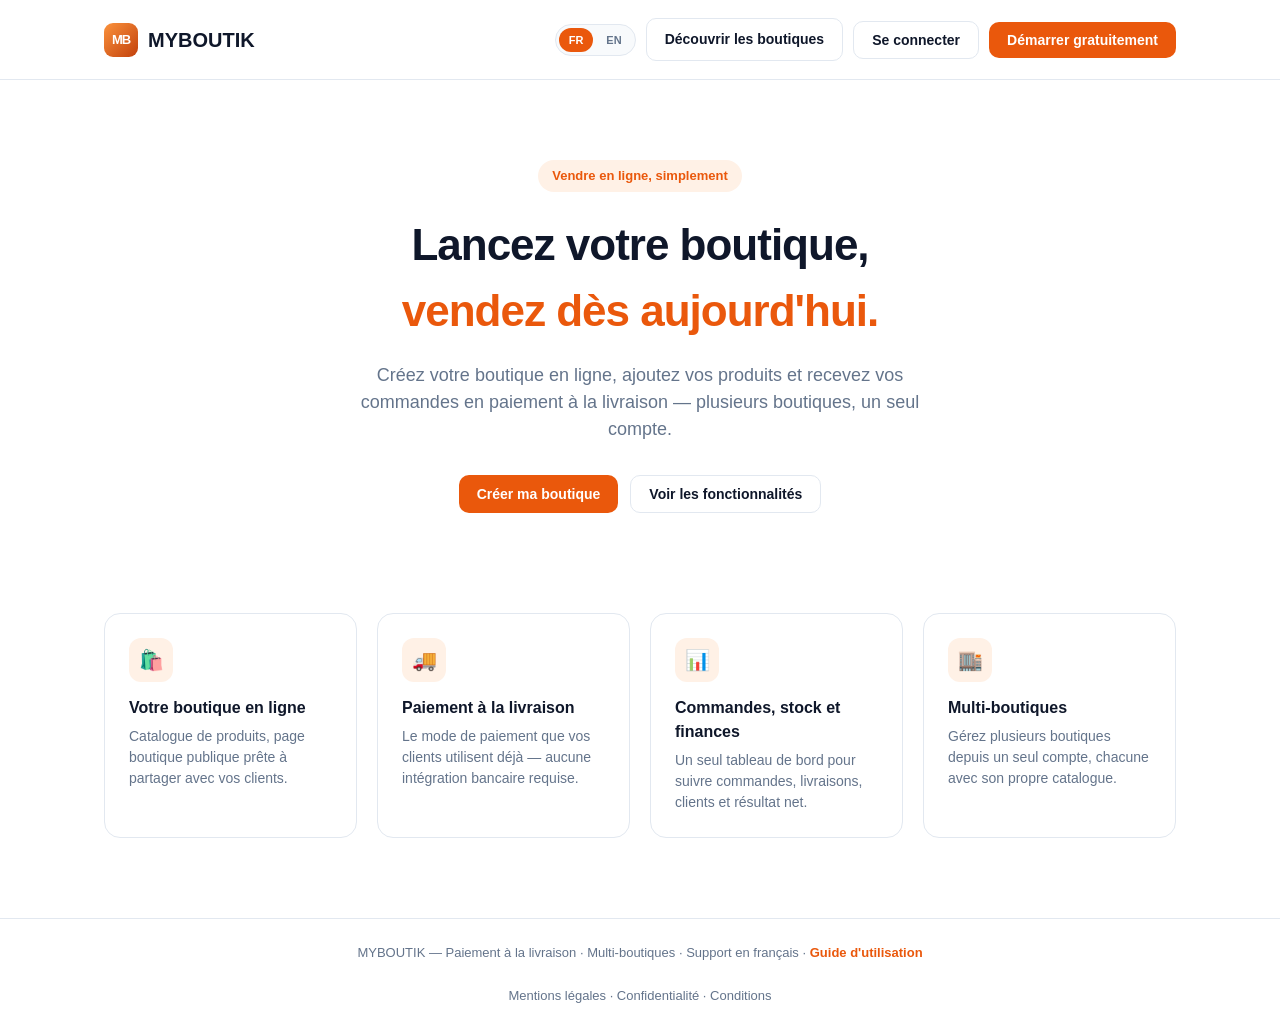
==== dashboard/index.html @ 39b19f50 "Suppression de compte : delai de 30 jours, bouton vendeur et administration avec raison obligatoire " ====
<!DOCTYPE html>
<html lang="fr">
<head>
<meta charset="UTF-8">
<meta name="viewport" content="width=device-width, initial-scale=1.0">
<title>MYBOUTIK — Tableau de bord</title>
<meta name="robots" content="noindex, nofollow">
<meta name="theme-color" content="#ea580c">
<link rel="manifest" href="manifest.json">
<link rel="apple-touch-icon" href="apple-touch-icon.png">
<meta name="mobile-web-app-capable" content="yes">
<meta name="apple-mobile-web-app-capable" content="yes">
<meta name="apple-mobile-web-app-title" content="MYBOUTIK Pro">
<style>
  :root{
    --blue:#ea580c; --blue-dark:#c2410c; --ink:#0f172a; --gray:#64748b;
    --border:#e2e8f0; --bg:#f8fafc; --green:#16a34a; --green-bg:#ecfdf5;
    --red:#dc2626; --red-bg:#fef2f2; --amber:#d97706; --amber-bg:#fffbeb;
  }
  *{box-sizing:border-box;margin:0;padding:0}
  html,body{height:100%}
  html{overflow-x:hidden;max-width:100%}
  body{font-family:-apple-system,'Segoe UI',Roboto,Arial,sans-serif;color:var(--ink);background:var(--bg);overflow:hidden;max-width:100%}
  a{color:inherit;text-decoration:none}
  button,select,input,textarea{font-family:inherit}
  #app{display:flex;height:100vh}

  /* Sidebar : hauteur fixe (100vh), defile independamment du contenu -
     seule la liste de liens (nav.side-nav) scrolle si elle deborde, le
     logo/le selecteur de boutique en haut restent toujours visibles. */
  #sidebar{width:230px;height:100vh;background:#fff;border-right:1px solid var(--border);flex-shrink:0;display:flex;flex-direction:column}
  .side-top{padding:16px;border-bottom:1px solid var(--border)}
  .side-top .logo{display:flex;align-items:center;gap:8px;font-weight:800;font-size:15px;margin-bottom:10px}
  .side-top .mark{width:26px;height:26px;border-radius:7px;background:linear-gradient(135deg,#fb923c,#c2410c);display:flex;align-items:center;justify-content:center;color:#fff;font-weight:800;font-size:10px;letter-spacing:-1px}
  select#boutiqueSwitch{width:100%;padding:8px;border-radius:8px;border:1px solid var(--border);font-size:13px}
  .side-back{display:block;padding:10px 16px;font-size:13px;color:var(--gray);border-bottom:1px solid var(--border)}
  .side-back:hover{background:var(--bg)}
  nav.side-nav{flex:1;overflow-y:auto;padding:8px}
  .side-group{font-size:11px;text-transform:uppercase;color:var(--gray);font-weight:700;padding:14px 12px 4px}
  .side-link{display:flex;align-items:center;gap:8px;padding:9px 12px;border-radius:8px;font-size:14px;color:var(--ink);cursor:pointer}
  .side-link:hover{background:var(--bg)}
  .side-link.active{background:#fff1e6;color:var(--blue);font-weight:600}
  .side-sub{padding-left:26px}

  /* Topbar + content : le topbar reste fixe (flex-shrink:0, ne scrolle
     jamais), seul #content defile - meme principe que la barre laterale. */
  #main{flex:1;display:flex;flex-direction:column;min-width:0;height:100vh;overflow:hidden}
  #topbar{display:flex;align-items:center;justify-content:space-between;padding:12px 24px;background:#fff;border-bottom:1px solid var(--border);flex-shrink:0;overflow-x:hidden}
  #topbar h1{font-size:16px}
  .top-actions{display:flex;gap:8px;align-items:center}
  /* overflow-x:hidden explicite (pas juste hidden sur html/body) : sans ca,
     overflow-y:auto donne implicitement overflow-x:auto d'apres la
     specification CSS, ce qui laissait #content s'elargir/se faire
     "panner" horizontalement des qu'un enfant (bouton non enveloppant,
     valeur trop longue...) depassait sa largeur - meme derriere un
     overflow:hidden sur body. Ici, un tel contenu est simplement rogne au
     lieu de pousser toute la page vers la droite. */
  #content{padding:24px;flex:1;max-width:1200px;width:100%;margin:0 auto;overflow-y:auto;overflow-x:hidden}

  .btn{border:none;border-radius:10px;padding:9px 16px;font-size:14px;font-weight:600;cursor:pointer}
  .btn-primary{background:var(--blue);color:#fff}
  .btn-primary:hover{background:var(--blue-dark)}
  .btn-ghost{background:#fff;color:var(--ink);border:1px solid var(--border)}
  .btn-ghost:hover{background:var(--bg)}
  .btn-danger{background:var(--red-bg);color:var(--red)}
  .btn-sm{padding:6px 10px;font-size:13px;border-radius:8px}

  h2.page-title{font-size:22px;margin-bottom:4px}
  .page-sub{color:var(--gray);font-size:14px;margin-bottom:20px}
  /* Cadre "premium" de l'accueil - meme technique de bordure en degrade
     que le panneau admin (double background : fond blanc + degrade,
     recadres l'un sur padding-box et l'autre sur border-box) pour un
     effet plus soigne qu'une simple bordure plate. */
  .home-hero{
    background:#fff;border:2px solid transparent;
    background-image:linear-gradient(#fff,#fff),linear-gradient(135deg,#fb923c 0%,var(--blue) 45%,var(--blue-dark) 100%);
    background-origin:border-box;background-clip:padding-box,border-box;
    border-radius:18px;padding:26px;margin-bottom:20px;
    box-shadow:0 16px 36px -18px rgba(194,65,12,.35);
    text-align:center;
  }
  .home-hero .page-title{margin-bottom:8px;text-transform:uppercase;letter-spacing:.02em}
  .home-boutique-name{color:var(--blue)}
  .row-between{display:flex;align-items:center;justify-content:space-between;flex-wrap:wrap;gap:12px;margin-bottom:20px}

  .kpi-grid{display:grid;grid-template-columns:repeat(auto-fit,minmax(200px,1fr));gap:16px;margin-bottom:20px}
  /* min-width:0 : sans ca, une grille a colonnes egales (1fr) grandit quand
     meme au-dela de sa largeur disponible si le contenu d'une case (ex: un
     montant "357 400 XOF" qui ne se coupe pas) est plus large que sa part -
     exactement ce qui a pousse toute la page a deborder horizontalement. */
  .kpi{background:#fff;border:1px solid var(--border);border-radius:14px;padding:18px;min-width:0}
  .kpi .lbl{font-size:13px;color:var(--gray);display:flex;align-items:center;gap:6px;margin-bottom:8px}
  .kpi .val{font-size:24px;font-weight:800;overflow-wrap:break-word}
  /* Vue d'ensemble multi-boutiques : toujours 2 cases par ligne (meme sur
     telephone, ou .kpi-grid generique repasse a 1 colonne), avec le
     revenu total mis en evidence par un fond degrade plutot qu'une
     simple carte blanche comme les 3 autres. */
  .overview-kpi-grid{grid-template-columns:repeat(2,1fr)}
  .kpi-highlight{
    background-image:linear-gradient(#fff,#fff),linear-gradient(135deg,#fb923c 0%,var(--blue) 45%,var(--blue-dark) 100%);
    background-origin:border-box;background-clip:padding-box,border-box;
    border:2px solid transparent;
    box-shadow:0 10px 24px -12px rgba(194,65,12,.4);
  }
  .kpi-highlight .val{color:var(--blue)}

  .card{background:#fff;border:1px solid var(--border);border-radius:14px;padding:20px;margin-bottom:20px}
  .card h3{font-size:15px;margin-bottom:14px}
  .empty{text-align:center;color:var(--gray);font-size:14px;padding:36px 12px}
  .empty .big{font-size:30px;margin-bottom:8px}

  table{width:100%;border-collapse:collapse;font-size:14px}
  table th{text-align:left;color:var(--gray);font-weight:600;font-size:12px;text-transform:uppercase;padding:8px 10px;border-bottom:1px solid var(--border)}
  table td{padding:10px 10px;border-bottom:1px solid var(--border)}
  table tr:last-child td{border-bottom:none}

  .pill{display:inline-block;padding:3px 10px;border-radius:999px;font-size:12px;font-weight:600}
  .pill-pending{background:var(--amber-bg);color:var(--amber)}
  .pill-processing,.pill-assigned,.pill-shipped,.pill-in_delivery{background:#eff6ff;color:#2563eb}
  .pill-delivered{background:var(--green-bg);color:var(--green)}
  .pill-refused,.pill-cancelled{background:var(--red-bg);color:var(--red)}
  .pill-to_assign{background:#f1f5f9;color:var(--gray)}

  .field{margin-bottom:14px}
  .field label{display:block;font-size:13px;font-weight:600;margin-bottom:6px}
  .field input,.field select,.field textarea{width:100%;padding:9px 11px;border:1px solid var(--border);border-radius:9px;font-size:14px}
  .password-wrap{position:relative}
  .password-wrap input{padding-right:40px}
  .pw-toggle{position:absolute;right:5px;top:50%;transform:translateY(-50%);background:none;border:none;cursor:pointer;font-size:16px;padding:5px;line-height:1}
  .field-row{display:grid;grid-template-columns:1fr 1fr;gap:12px}

  .tabs{display:flex;gap:8px;margin-bottom:20px;flex-wrap:wrap}
  .tab{padding:8px 14px;border-radius:999px;border:1px solid var(--border);background:#fff;font-size:13px;font-weight:600;cursor:pointer;color:var(--gray)}
  .tab.active{background:var(--ink);color:#fff;border-color:var(--ink)}

  .overlay{position:fixed;inset:0;background:rgba(15,23,42,.5);display:none;align-items:center;justify-content:center;padding:20px;z-index:50}
  .overlay.open{display:flex}
  #toastContainer{position:fixed;top:18px;left:50%;transform:translateX(-50%);z-index:200;display:flex;flex-direction:column;gap:8px;align-items:center;pointer-events:none;max-width:90vw}
  .toast{pointer-events:auto;padding:12px 20px;border-radius:10px;font-size:14px;font-weight:600;box-shadow:0 6px 18px rgba(15,23,42,.15);max-width:440px;text-align:center;opacity:0;transform:translateY(-8px);transition:opacity .2s,transform .2s}
  .toast.show{opacity:1;transform:translateY(0)}
  .toast-success{background:#dcfce7;color:#166534;border:1px solid #86efac}
  .toast-error{background:#fee2e2;color:#991b1b;border:1px solid #fecaca}
  .toast-info{background:#eff6ff;color:#1e40af;border:1px solid #bfdbfe}
  .modal{background:#fff;border-radius:16px;max-width:440px;width:100%;padding:28px;max-height:88vh;overflow-y:auto}
  .country-list{position:relative;display:none;max-height:210px;overflow-y:auto;border:1px solid var(--border);border-radius:9px;margin-top:6px;background:#fff;-webkit-overflow-scrolling:touch}
  .country-opt{padding:11px 12px;font-size:14px;cursor:pointer;border-bottom:1px solid var(--border)}
  .country-opt:last-child{border-bottom:none}
  .country-opt:hover,.country-opt:active{background:#fff1e6}
  .country-opt.selected{background:#fff1e6;font-weight:700;color:var(--blue)}
  /* Annonces de MYBOUTIK (bandeau en haut du tableau de bord) : une annonce a la fois, defilement par fleches, texte replie a 3 lignes ("Lire la suite") */
  #announcementBar{padding:0 24px;max-width:1200px;width:100%;margin:0 auto}
  @media (max-width:820px){#announcementBar{padding:0 14px}}
  .announce{display:flex;gap:12px;align-items:flex-start;border:1px solid;border-radius:12px;padding:12px 14px;margin-top:12px;font-size:14px;line-height:1.5}
  .announce-info{background:#fff1e6;border-color:#fdba8c;color:#9a3412}
  .announce-warning{background:var(--amber-bg);border-color:#fde68a;color:#92400e}
  .announce-success{background:var(--green-bg);border-color:#a7f3d0;color:#166534}
  .announce-body{flex:1;min-width:0}
  .announce-text{white-space:pre-wrap;word-break:break-word;display:-webkit-box;-webkit-line-clamp:3;-webkit-box-orient:vertical;overflow:hidden}
  .announce-text.open{display:block;overflow:visible}
  .announce-actions{display:flex;gap:12px;align-items:center;flex-wrap:wrap;margin-top:8px}
  .announce-more{background:none;border:none;color:inherit;font-weight:700;font-size:13px;text-decoration:underline;cursor:pointer;padding:0}
  .announce-cta{background:transparent;color:inherit;border:1.5px solid currentColor;border-radius:8px;padding:5px 12px;font-size:13px;font-weight:700;cursor:pointer}
  .announce-cta:hover{background:rgba(255,255,255,.55)}
  .announce-nav{display:flex;align-items:center;gap:2px;font-size:13px;font-weight:700;flex-shrink:0;white-space:nowrap}
  .announce-arrow{background:none;border:none;font-size:22px;line-height:1;cursor:pointer;color:inherit;padding:0 5px}
  .announce-close{background:none;border:none;cursor:pointer;font-size:16px;line-height:1;color:inherit;opacity:.7;padding:2px 4px;flex-shrink:0}
  .announce-close:hover{opacity:1}
  .country-empty{padding:11px 12px;font-size:13px;color:var(--gray)}
  .modal h2{font-size:18px;margin-bottom:16px}
  .modal-actions{display:flex;gap:10px;margin-top:8px}
  .msg{font-size:13px;border-radius:10px;padding:9px 11px;margin-bottom:12px}
  .msg.error{background:var(--red-bg);color:var(--red)}
  .msg.success{background:var(--green-bg);color:#15803d}

  .progress-bar{height:8px;background:#e2e8f0;border-radius:999px;overflow:hidden;margin:14px 0}
  .progress-bar .fill{height:100%;background:linear-gradient(90deg,#fb923c,#c2410c)}
  .boutique-card{border:1px solid var(--border);border-radius:14px;padding:18px;background:#fff;display:flex;flex-direction:column;gap:10px}
  .grades-list .grade-row{display:flex;align-items:center;justify-content:space-between;padding:12px 0;border-bottom:1px solid var(--border)}
  .grades-list .grade-row:last-child{border-bottom:none}
  .muted{color:var(--gray);font-size:13px}

  #menuToggle{display:none;font-size:18px;padding:6px 10px}
  #sidebarBackdrop{display:none}
  .lang-switch{display:flex;gap:3px;background:var(--bg);border:1px solid var(--border);border-radius:999px;padding:3px}
  .lang-switch button{background:none;color:var(--gray);border:none;padding:6px 10px;font-size:11px;font-weight:700;border-radius:999px;cursor:pointer}
  .lang-switch button.active{background:var(--blue);color:#fff}
  #installBtn{display:none}

  /* Telephones/petites tablettes : la barre laterale devient un tiroir qui
     se superpose au contenu au lieu de lui voler en permanence 230px de
     large - bascule via le bouton ☰ du haut, ou en touchant le fond noir. */
  @media (max-width: 860px) {
    #menuToggle{display:inline-flex;align-items:center;justify-content:center;flex-shrink:0}
    #sidebar{position:fixed;left:0;top:0;z-index:45;transform:translateX(-100%);transition:transform .2s ease;box-shadow:2px 0 12px rgba(0,0,0,.15)}
    #sidebar.open{transform:translateX(0)}
    #sidebarBackdrop.open{display:block;position:fixed;inset:0;background:rgba(15,23,42,.45);z-index:40}
    #topbar{padding:10px 14px;flex-wrap:wrap;row-gap:6px;height:auto}
    /* Chaque groupe (titre, email, actions) reste sur sa PROPRE ligne
       complete (width:100%) plutot que de partager une ligne en flex-shrink
       - cette derniere approche s'est montree fragile (l'un des elements
       finissait ecrase a une largeur nulle selon la longueur du contenu).
       Ici chacun est toujours visible, quelle que soit la longueur du nom
       de boutique ou de l'email. */
    #topbar h1{font-size:14px;min-width:0;white-space:nowrap;overflow:hidden;text-overflow:ellipsis}
    #userEmail{width:100%;margin-left:0;font-size:11px}
    .top-actions{width:100%;justify-content:flex-end}
    #content{padding:14px}
    .field-row{grid-template-columns:1fr}
    .kpi-grid{grid-template-columns:1fr 1fr}
    /* Les cartes d'abonnement (Starter/Pro/Premium) restent 1 par ligne -
       leur contenu (prix, "1er mois gratuit") est trop large pour tenir a
       cote d'une autre carte, contrairement aux petites tuiles de stats. */
    .plans-grid{grid-template-columns:1fr}
    /* Les tableaux larges (finances, commandes...) defilent horizontalement
       au lieu de deborder de l'ecran ou d'ecraser les colonnes. */
    .card table{display:block;overflow-x:auto;white-space:nowrap}
  }
  @media (max-width: 480px) {
    .kpi-grid{grid-template-columns:repeat(2,1fr);gap:10px}
    .kpi{padding:14px}
    .kpi .val{font-size:20px}
    /* Repete ici l'exception plans-grid : cette regle .kpi-grid arrive
       apres celle qui remet plans-grid a 1 colonne (voir le bloc 860px
       plus haut), donc sans ca elle la re-ecrase sur les tres petits
       ecrans - meme piege que overview-kpi-grid deja rencontre. */
    .plans-grid{grid-template-columns:1fr}
  }
</style>
</head>
<body>
<div id="app">
  <div id="sidebarBackdrop" onclick="toggleSidebar()"></div>
  <div id="sidebar">
    <div class="side-top">
      <div class="logo"><div class="mark">MB</div> MYBOUTIK</div>
      <select id="boutiqueSwitch" onchange="switchBoutique(this.value)"></select>
    </div>
    <a class="side-back" href="#/boutiques" onclick="closeSidebar()" id="sideBackAll">← Toutes mes boutiques</a>
    <a class="side-back" href="../directory/index.html" id="sideDirectoryLink">🏬 Annuaire des boutiques</a>
    <a class="side-back" href="../guide.html" target="_blank" id="sideGuideLink">📖 Guide d'utilisation</a>
    <nav class="side-nav" id="sideNav"></nav>
  </div>
  <div id="main">
    <div id="topbar">
      <div id="topbarLeft" style="display:flex;align-items:center;gap:10px;flex:1;min-width:0">
        <button id="menuToggle" class="btn btn-ghost btn-sm" onclick="toggleSidebar()" aria-label="Menu">☰</button>
        <h1 id="topTitle">Tableau de bord</h1>
      </div>
      <span class="muted" id="userEmail" style="margin-left:12px;overflow:hidden;text-overflow:ellipsis;white-space:nowrap"></span>
      <div class="top-actions">
        <div class="lang-switch"><button type="button" id="langFr" onclick="setLang('fr')">FR</button><button type="button" id="langEn" onclick="setLang('en')">EN</button></div>
        <button class="btn btn-ghost btn-sm" onclick="installApp()" id="installBtn">📲 <span id="installBtnText"></span></button>
        <button class="btn btn-ghost btn-sm" onclick="logout()" id="logoutBtn">Se déconnecter</button>
      </div>
    </div>
    <div id="announcementBar"></div>
    <div id="content"></div>
  </div>
</div>

<div class="overlay" id="modalOverlay"><div class="modal" id="modalBody"></div></div>
<div class="overlay" id="confirmOverlay" style="z-index:200"><div class="modal" id="confirmModalBody" style="max-width:400px"></div></div>
<div id="toastContainer"></div>

<script src="../config.js"></script>
<script>
const API_URL = window.MYBOUTIK_API_URL || 'http://localhost:8000';
// let (pas const) : logoutOtherDevices() remplace ce jeton par un nouveau
// une fois l'ancien invalide, pour que CETTE session continue de
// fonctionner sans recharger la page (voir api() plus bas, qui lit
// toujours la valeur actuelle de TOKEN).
let TOKEN = localStorage.getItem('myboutik_token');
if (!TOKEN) window.location.href = '../index.html';
const USER = JSON.parse(localStorage.getItem('myboutik_user') || '{}');

let BOUTIQUES = [];
let CURRENT = null; // boutique courante {id,slug,name,...}

function api(path, opts) {
  opts = opts || {};
  const headers = Object.assign({'Content-Type':'application/json','Authorization':'Bearer '+TOKEN}, opts.headers||{});
  headers['X-Lang'] = LANG;
  return fetch(API_URL+path, Object.assign({}, opts, {headers}))
    .then(r => r.json().then(data => ({status:r.status, data})).catch(()=>({status:r.status,data:{success:false,message:t('invalid_response')}})))
    .catch(() => ({status:0, data:{success:false, message:t('server_unreachable')}}))
    .then(res => {
      if (res.status === 401) { forceLogoutExpired(); }
      return res;
    });
}
function post(path, body) { return api(path, {method:'POST', body:JSON.stringify(body||{})}); }
// Les exports CSV renvoient un fichier (pas du JSON) et exigent quand meme le
// header Authorization - impossible via un simple <a href>, donc on
// telecharge en fetch() puis on declenche l'enregistrement via un <a> cache
// pointant sur un blob: local.
function downloadCsv(path, filename) {
  fetch(API_URL+path, {headers:{'Authorization':'Bearer '+TOKEN}}).then(r => {
    if (!r.ok) throw new Error('export impossible');
    return r.blob();
  }).then(blob => {
    const url = URL.createObjectURL(blob);
    const a = document.createElement('a');
    a.href = url; a.download = filename;
    document.body.appendChild(a); a.click(); a.remove();
    URL.revokeObjectURL(url);
  }).catch(() => showToast(t('export_impossible'), 'error'));
}
function logout() {
  customConfirm(t('confirm_logout'), {danger: true}).then(ok => {
    if (!ok) return;
    localStorage.removeItem('myboutik_token'); localStorage.removeItem('myboutik_user'); window.location.href = '../index.html';
  });
}
// Deconnexion automatique quand le serveur repond 401 (session expiree/
// jeton invalide) - jamais de confirmation ici : contrairement au clic
// volontaire sur "Se deconnecter", l'utilisateur n'a rien demande, et
// "Annuler" ne rendrait pas la session valide a nouveau. Redirige avec un
// message explicite plutot que de laisser croire a un bug silencieux.
let __forcedLogout = false;
function forceLogoutExpired() {
  if (__forcedLogout) return;
  __forcedLogout = true;
  localStorage.removeItem('myboutik_token'); localStorage.removeItem('myboutik_user');
  window.location.href = '../index.html?session_expired=1';
}

// Devise habituelle par pays (meme table que COUNTRY_CURRENCY cote serveur) :
// choisir un pays dans Parametres > General selectionne automatiquement la
// devise correspondante.
const COUNTRY_CURRENCY = {"Afghanistan":"AFN","Afrique du Sud":"ZAR","Albanie":"ALL","Algérie":"DZD","Allemagne":"EUR","Andorre":"EUR","Angola":"AOA","Arabie saoudite":"SAR","Argentine":"ARS","Arménie":"AMD","Australie":"AUD","Autriche":"EUR","Azerbaïdjan":"AZN","Bahamas":"BSD","Bahreïn":"BHD","Bangladesh":"BDT","Barbade":"BBD","Belgique":"EUR","Belize":"BZD","Bénin":"XOF","Bhoutan":"BTN","Biélorussie":"BYN","Birmanie":"MMK","Bolivie":"BOB","Bosnie-Herzégovine":"BAM","Botswana":"BWP","Brésil":"BRL","Brunei":"BND","Bulgarie":"EUR","Burkina Faso":"XOF","Burundi":"BIF","Cambodge":"KHR","Cameroun":"XAF","Canada":"CAD","Cap-Vert":"CVE","Chili":"CLP","Chine":"CNY","Chypre":"EUR","Colombie":"COP","Comores":"KMF","Congo-Brazzaville":"XAF","Congo-Kinshasa":"CDF","Corée du Nord":"KPW","Corée du Sud":"KRW","Costa Rica":"CRC","Côte d'Ivoire":"XOF","Croatie":"EUR","Cuba":"CUP","Danemark":"DKK","Djibouti":"DJF","Dominique":"XCD","Égypte":"EGP","Émirats arabes unis":"AED","Équateur":"USD","Érythrée":"ERN","Espagne":"EUR","Estonie":"EUR","Eswatini":"SZL","États-Unis":"USD","Éthiopie":"ETB","Fidji":"FJD","Finlande":"EUR","France":"EUR","Gabon":"XAF","Gambie":"GMD","Géorgie":"GEL","Ghana":"GHS","Grèce":"EUR","Grenade":"XCD","Guatemala":"GTQ","Guinée":"GNF","Guinée-Bissau":"XOF","Guinée équatoriale":"XAF","Guyana":"GYD","Haïti":"HTG","Honduras":"HNL","Hongrie":"HUF","Inde":"INR","Indonésie":"IDR","Irak":"IQD","Iran":"IRR","Irlande":"EUR","Islande":"ISK","Israël":"ILS","Italie":"EUR","Jamaïque":"JMD","Japon":"JPY","Jordanie":"JOD","Kazakhstan":"KZT","Kenya":"KES","Kirghizistan":"KGS","Kiribati":"AUD","Koweït":"KWD","Laos":"LAK","Lesotho":"LSL","Lettonie":"EUR","Liban":"LBP","Liberia":"LRD","Libye":"LYD","Liechtenstein":"CHF","Lituanie":"EUR","Luxembourg":"EUR","Macédoine du Nord":"MKD","Madagascar":"MGA","Malaisie":"MYR","Malawi":"MWK","Maldives":"MVR","Mali":"XOF","Malte":"EUR","Maroc":"MAD","Marshall":"USD","Maurice":"MUR","Mauritanie":"MRU","Mexique":"MXN","Micronésie":"USD","Moldavie":"MDL","Monaco":"EUR","Mongolie":"MNT","Monténégro":"EUR","Mozambique":"MZN","Namibie":"NAD","Nauru":"AUD","Népal":"NPR","Nicaragua":"NIO","Niger":"XOF","Nigeria":"NGN","Norvège":"NOK","Nouvelle-Zélande":"NZD","Oman":"OMR","Ouganda":"UGX","Ouzbékistan":"UZS","Pakistan":"PKR","Palaos":"USD","Palestine":"ILS","Panama":"USD","Papouasie-Nouvelle-Guinée":"PGK","Paraguay":"PYG","Pays-Bas":"EUR","Pérou":"PEN","Philippines":"PHP","Pologne":"PLN","Portugal":"EUR","Qatar":"QAR","République centrafricaine":"XAF","République dominicaine":"DOP","République tchèque":"CZK","Roumanie":"RON","Royaume-Uni":"GBP","Russie":"RUB","Rwanda":"RWF","Saint-Christophe-et-Niévès":"XCD","Saint-Marin":"EUR","Saint-Vincent-et-les-Grenadines":"XCD","Sainte-Lucie":"XCD","Salomon":"SBD","Salvador":"USD","Samoa":"WST","São Tomé-et-Príncipe":"STN","Sénégal":"XOF","Serbie":"RSD","Seychelles":"SCR","Sierra Leone":"SLE","Singapour":"SGD","Slovaquie":"EUR","Slovénie":"EUR","Somalie":"SOS","Soudan":"SDG","Soudan du Sud":"SSP","Sri Lanka":"LKR","Suède":"SEK","Suisse":"CHF","Suriname":"SRD","Syrie":"SYP","Tadjikistan":"TJS","Tanzanie":"TZS","Tchad":"XAF","Thaïlande":"THB","Timor oriental":"USD","Togo":"XOF","Tonga":"TOP","Trinité-et-Tobago":"TTD","Tunisie":"TND","Turkménistan":"TMT","Turquie":"TRY","Tuvalu":"AUD","Ukraine":"UAH","Uruguay":"UYU","Vanuatu":"VUV","Vatican":"EUR","Venezuela":"VES","Vietnam":"VND","Yémen":"YER","Zambie":"ZMW","Zimbabwe":"USD"};
const ZERO_DECIMAL_CURRENCIES = ["XOF","XAF","XPF","KMF","DJF","GNF","RWF","UGX","BIF","CLP","JPY","KRW","PYG","VND","VUV","ISK","MGA"];
function currencyDecimals(code) { return ZERO_DECIMAL_CURRENCIES.includes(code || 'XOF') ? 0 : 2; }
function currencyForCountry(country) { return COUNTRY_CURRENCY[country] || 'XOF'; }
// Devises sans centimes : montants entiers ; les autres acceptent 2 decimales.
function moneyStep() { return currencyDecimals(typeof CURRENT !== 'undefined' && CURRENT ? CURRENT.currency : 'XOF') ? '0.01' : '1'; }
function moneyMin() { return moneyStep() === '1' ? '1' : '0.01'; }
function currencyOptionsHtml(current) {
  const codes = Array.from(new Set(Object.values(COUNTRY_CURRENCY).concat(current ? [current] : [])));
  let names = null;
  try { names = new Intl.DisplayNames([LANG === 'en' ? 'en' : 'fr'], {type: 'currency'}); } catch (e) {}
  const label = c => {
    if (c === 'XOF') return 'FCFA (XOF) — ' + (LANG === 'en' ? 'West Africa' : 'Afrique de l\'Ouest');
    if (c === 'XAF') return 'FCFA (XAF) — ' + (LANG === 'en' ? 'Central Africa' : 'Afrique centrale');
    let n = ''; try { n = names ? names.of(c) : ''; } catch (e) {} return c + (n && n !== c ? ' — ' + n : '');
  };
  return codes.map(c => ({c, l: label(c)})).sort((a, b) => a.l.localeCompare(b.l, LANG === 'en' ? 'en' : 'fr'))
    .map(o => '<option value="'+o.c+'" '+(o.c === current ? 'selected' : '')+'>'+escapeHtml(o.l)+'</option>').join('');
}
// Symbole affiche a cote des montants : FCFA pour les deux francs CFA, symbole
// usuel des autres monnaies (EUR -> €, GBP -> £, USD -> $US / $ ...) ; le code ISO
// reste affiche si la monnaie n'a pas de symbole connu.
const CUR_SYMBOLS = {};
function curSymbol(c) {
  if (!c || c === 'XOF' || c === 'XAF') return 'FCFA';
  if (c === 'GBP') return '£';
  const loc = 'fr-FR';
  const key = loc + c;
  if (!(key in CUR_SYMBOLS)) {
    try { const p = new Intl.NumberFormat(loc, {style: 'currency', currency: c}).formatToParts(0).find(x => x.type === 'currency'); CUR_SYMBOLS[key] = p ? p.value : c; }
    catch (e) { CUR_SYMBOLS[key] = c; }
  }
  return CUR_SYMBOLS[key];
}
function fmtMoney(n, currency) {
  const dec = currencyDecimals(currency);
  return Number(n||0).toLocaleString('fr-FR', {minimumFractionDigits: dec, maximumFractionDigits: dec}).replace(/\u202f/g, '\u00a0') + ' ' + curSymbol(currency);
}
function fmtDate(iso) { if(!iso) return '—'; const d = new Date(iso); return d.toLocaleDateString('fr-FR') + ' ' + d.toLocaleTimeString('fr-FR',{hour:'2-digit',minute:'2-digit'}); }
function escapeHtml(s){ return (s==null?'':String(s)).replace(/[&<>"']/g, c => ({'&':'&amp;','<':'&lt;','>':'&gt;','"':'&quot;',"'":'&#39;'}[c])); }

// ============================================================
// Courbe d'evolution mensuelle des ventes (Rapports de ventes) - meme
// composant que "Revenus par mois" du panneau admin, adapte pour utiliser
// la devise de LA boutique plutot que FCFA fixe, et alimente par
// analytics_revenue_by_month() (ventes de cette boutique, pas les
// abonnements de toute la plateforme).
// ============================================================
const MONTH_NAMES_FR = ['Janvier','Février','Mars','Avril','Mai','Juin','Juillet','Août','Septembre','Octobre','Novembre','Décembre'];
const MONTH_NAMES_EN = ['January','February','March','April','May','June','July','August','September','October','November','December'];
const MONTH_ABBR_FR = ['Jan','Fév','Mar','Avr','Mai','Juin','Juil','Aoû','Sep','Oct','Nov','Déc'];
const MONTH_ABBR_EN = ['Jan','Feb','Mar','Apr','May','Jun','Jul','Aug','Sep','Oct','Nov','Dec'];
function monthNames() { return LANG === 'en' ? MONTH_NAMES_EN : MONTH_NAMES_FR; }
function monthAbbr() { return LANG === 'en' ? MONTH_ABBR_EN : MONTH_ABBR_FR; }
let SHOP_REVENUE_BY_MONTH = [];
let CURRENT_SHOP_REVENUE_YEAR = '';
let CURRENT_SHOP_REVENUE_ROWS = [];
function setupShopRevenueYears(bt) {
  const years = Array.from(new Set(SHOP_REVENUE_BY_MONTH.map(r => r.month.slice(0,4)))).sort().reverse();
  const currentYear = String(new Date().getFullYear());
  if (!years.includes(currentYear)) years.unshift(currentYear);
  const sel = document.getElementById('shopRevenueYear');
  if (!sel) return;
  sel.innerHTML = years.map(y => '<option value="'+y+'">'+y+'</option>').join('');
  renderShopRevenue(bt);
}
function renderShopRevenue(bt) {
  const sel = document.getElementById('shopRevenueYear');
  if (!sel) return;
  const year = sel.value;
  CURRENT_SHOP_REVENUE_YEAR = year;
  const byMonth = {};
  SHOP_REVENUE_BY_MONTH.filter(r => r.month.startsWith(year)).forEach(r => { byMonth[r.month.slice(5,7)] = r.revenue; });
  const total = Object.values(byMonth).reduce((s,v) => s+Number(v), 0);
  document.getElementById('shopRevenueYearTotal').textContent = fmtMoney(total, bt.currency);
  const rows = monthNames().map((name, i) => {
    const key = String(i+1).padStart(2,'0');
    return {name, revenue: byMonth[key] || 0};
  });
  CURRENT_SHOP_REVENUE_ROWS = rows;
  const now = new Date();
  const lastElapsedMonth = (Number(year) === now.getFullYear()) ? (now.getMonth() + 1) : 12;
  renderShopRevenueChart(rows, lastElapsedMonth, bt.currency);
  document.getElementById('shopRevenueBody').innerHTML = `<table><thead><tr><th>${t('col_month')}</th><th>${t('col_revenue')}</th></tr></thead><tbody>
    ${rows.map(r => '<tr><td>'+r.name+'</td><td>'+(r.revenue ? fmtMoney(r.revenue, bt.currency) : '—')+'</td></tr>').join('')}
    </tbody></table>`;
}
// Meme graphique en courbe SVG fait main que le panneau admin (voir
// renderRevenueChart() dans admin.html pour le detail des choix) - les 12
// mois de l'annee restent affiches, la courbe ne se trace que jusqu'au
// dernier mois deja ecoule, et une seconde courbe pointillee superpose le
// cumul mis a l'echelle sur son propre maximum.
function renderShopRevenueChart(rows, lastElapsedMonth, currency) {
  const w = 760, h = 200, padBottom = 26, padTop = 16, padSide = 16;
  const max = Math.max(1, ...rows.map(r => Number(r.revenue)));
  const innerW = w - padSide*2;
  const innerH = h - padTop - padBottom;
  const pts = rows.map((r, i) => {
    const x = padSide + (i / (rows.length - 1)) * innerW;
    const y = padTop + innerH - (Number(r.revenue) / max) * innerH;
    return {x, y, r, i};
  });
  const elapsed = pts.slice(0, lastElapsedMonth);
  const curveThrough = (points) => {
    let path = `M ${points[0].x} ${points[0].y}`;
    for (let i = 0; i < points.length - 1; i++) {
      const p0 = points[i], p1 = points[i+1];
      const midX = (p0.x + p1.x) / 2;
      path += ` C ${midX} ${p0.y}, ${midX} ${p1.y}, ${p1.x} ${p1.y}`;
    }
    return path;
  };
  let path = '', areaPath = '';
  if (elapsed.length >= 2) {
    path = curveThrough(elapsed);
    areaPath = `${path} L ${elapsed[elapsed.length-1].x} ${h - padBottom} L ${elapsed[0].x} ${h - padBottom} Z`;
  }
  let cumuPath = '';
  const cumuValues = [];
  let running = 0;
  elapsed.forEach(p => { running += Number(p.r.revenue); cumuValues.push(running); });
  const cumuMax = Math.max(1, ...cumuValues);
  if (elapsed.length >= 2) {
    const cumuPts = elapsed.map((p, i) => ({x: p.x, y: padTop + innerH - (cumuValues[i] / cumuMax) * innerH}));
    cumuPath = curveThrough(cumuPts);
  }
  const dots = pts.map(p => `<circle cx="${p.x}" cy="${p.y}" r="4" fill="${p.i < lastElapsedMonth ? (p.r.revenue > 0 ? '#ea580c' : '#cbd5e1') : '#f1f5f9'}" stroke="#fff" stroke-width="1.5"><title>${monthNames()[p.i]} : ${p.i < lastElapsedMonth ? fmtMoney(p.r.revenue, currency) : t('upcoming')}</title></circle>`).join('');
  const cumuDots = elapsed.length >= 2 ? elapsed.map((p, i) => {
    const cy = padTop + innerH - (cumuValues[i] / cumuMax) * innerH;
    return `<rect x="${p.x-3.5}" y="${cy-3.5}" width="7" height="7" fill="#2563eb" stroke="#fff" stroke-width="1.2" transform="rotate(45 ${p.x} ${cy})"><title>${monthNames()[p.i]} : ${t('cumulative_prefix')}${fmtMoney(cumuValues[i], currency)}</title></rect>`;
  }).join('') : '';
  const labels = pts.map(p => `<text x="${p.x}" y="${h - 8}" text-anchor="middle" font-size="11" fill="${p.i < lastElapsedMonth ? '#64748b' : '#cbd5e1'}">${monthAbbr()[p.i]}</text>`).join('');
  const gridY = h - padBottom;
  document.getElementById('shopRevenueChart').innerHTML = `<svg viewBox="0 0 ${w} ${h}" style="width:100%;height:auto;max-height:220px">
    <defs><linearGradient id="shopRevFill" x1="0" y1="0" x2="0" y2="1">
      <stop offset="0%" stop-color="#ea580c" stop-opacity="0.25"/>
      <stop offset="100%" stop-color="#ea580c" stop-opacity="0"/>
    </linearGradient></defs>
    <line x1="${padSide}" y1="${gridY}" x2="${w - padSide}" y2="${gridY}" stroke="#e2e8f0" stroke-width="1"/>
    ${areaPath ? `<path d="${areaPath}" fill="url(#shopRevFill)"/>` : ''}
    ${path ? `<path d="${path}" fill="none" stroke="#ea580c" stroke-width="2.5"/>` : ''}
    ${cumuPath ? `<path d="${cumuPath}" fill="none" stroke="#2563eb" stroke-width="2.5" stroke-dasharray="7 5" stroke-linecap="round"/>` : ''}
    ${dots}
    ${cumuDots}
    ${labels}
  </svg>`;
}


// ============================================================
// TRADUCTION (FR/EN) - textes fixes de l'interface. Les messages qui
// viennent du serveur sont deja traduits cote backend via l'entete
// X-Lang envoye par api() (voir t()/EN_DICT dans index.php).
// ============================================================
let LANG = localStorage.getItem('myboutik_dash_lang') === 'en' ? 'en' : 'fr';
const I18N = {
  fr: {
    btn_logout: 'Se déconnecter',
    side_back_all_boutiques: '← Toutes mes boutiques',
    side_directory: '🏬 Annuaire des boutiques',
    side_guide: '📖 Guide d\'utilisation',
    no_boutique_option: 'Aucune boutique',
    boutiques_load_error_title: 'Impossible de charger vos boutiques',
    boutiques_load_error_desc: 'Vos boutiques existent toujours — c\'est la connexion au serveur qui a échoué. Vérifiez votre connexion internet et réessayez.',
    btn_retry: 'Réessayer',
    my_boutiques_title: 'Mes boutiques',
    invalid_response: 'Reponse invalide',
    server_unreachable: 'Impossible de contacter le serveur.',
    export_impossible: 'Export impossible. Réessayez plus tard.',
    nav_group_sales: 'Ventes',
    nav_group_customers: 'Clients',
    nav_group_finance: 'Finances',
    nav_group_catalog: 'Catalogue',
    nav_group_analytics: 'Analytique',
    nav_group_marketing: 'Marketing',
    nav_group_settings: 'Paramètres',
    nav_home: 'Accueil',
    nav_grade: 'Mon grade',
    nav_orders: 'Commandes',
    nav_deliveries: 'Livraisons',
    nav_abandoned: 'Commandes abandonnées',
    nav_customers: 'Liste des clients',
    nav_contacts: 'Carnet d\'adresses',
    nav_finance_overview: 'Vue Globale',
    nav_finance_accounts: 'Livre de Compte',
    nav_finance_delivery_fees: 'Frais de livraison',
    nav_finance_detail: 'Finance Détaillée',
    nav_finance_ads: 'Publicités & ROAS',
    nav_products: 'Produits',
    nav_stock: 'Stock',
    nav_suppliers: 'Fournisseurs',
    nav_supplier_orders: 'Commandes fournisseurs',
    nav_reports: 'Rapports',
    nav_live: 'Live',
    nav_history: 'Historique',
    nav_marketing: 'Messages et abonnés',
    nav_settings: 'Général',
    nav_team: 'Équipe',
    nav_integrations: 'Intégrations',
    nav_profile: 'Mon profil',
    nav_billing: 'Abonnement',
    nav_affiliate: 'Affiliation',
    my_boutiques_subtitle: 'Choisissez la boutique à gérer, ou lancez-en une nouvelle.',
    btn_create_boutique: '+ Créer une boutique',
    overview_all_boutiques: 'Vue d\'ensemble — toutes boutiques',
    kpi_boutiques: 'Boutiques',
    kpi_orders_total: 'Commandes (total)',
    kpi_pending: 'Commandes reçues',
    kpi_revenue_total: 'Revenus encaissés (total)',
    no_boutiques_yet: 'Aucune boutique pour le moment.',
    btn_create_first_boutique: 'Créer ma première boutique',
    label_orders_word: 'commandes',
    label_pending_word: 'en attente',
    btn_manage: 'Gérer →',
    modal_create_boutique_title: 'Créer une boutique',
    label_boutique_name: 'Nom de la boutique',
    placeholder_boutique_name: 'Ex: RoyalBoutik',
    label_boutique_city: 'Ville de la boutique',
    placeholder_boutique_city: 'Ex: Abidjan',
    boutique_city_required: 'La ville de la boutique est requise',
    label_boutique_country: 'Pays de la boutique',
    boutique_country_required: 'Le pays de la boutique est requis',
    boutique_country_invalid: 'Veuillez choisir un pays dans la liste proposée',
    select_country_placeholder: 'Choisir un pays…',
    no_country_match: 'Aucun pays ne correspond',
    ann_read_more: 'Lire la suite', ann_read_less: 'Réduire', ann_open: 'Ouvrir', ann_close: 'Fermer',
    ann_prev: 'Annonce précédente', ann_next: 'Annonce suivante',
    label_currency: 'Devise',
    currency_auto_note: 'Se sélectionne automatiquement quand vous choisissez le pays — vous pouvez la modifier. Changer la devise ne convertit pas les montants déjà enregistrés (prix, commandes…) : seule l\'unité affichée change.',
    currency_auto_hint: 'Devise habituelle pour {country} : {currency}.',
    confirm_currency_change: 'Changer la devise de {from} à {to} ?\n\nLes montants déjà enregistrés (prix des produits, commandes, finances…) ne sont PAS convertis : seule l\'unité affichée change. Vérifiez vos prix ensuite.',
    btn_cancel: 'Annuler',
    confirm_ok_btn: 'Confirmer',
    btn_create: 'Créer',
    btn_save: 'Enregistrer',
    btn_close: 'Fermer',
    btn_delete: 'Supprimer',
    btn_edit: 'Modifier',
    loading: 'Chargement…',
    period_7d: '7 derniers jours',
    period_30d: '30 derniers jours',
    period_90d: '90 derniers jours',
    period_all: 'Depuis le début',
    home_title_prefix: 'Bienvenue sur ',
    home_subtitle: 'Suivez vos ventes, analysez vos performances et mesurez l\'évolution de votre boutique en temps réel.',
    kpi_sales_30d: '💰 Ventes totales (30j)',
    kpi_orders_30d: '🛒 Commandes (30j)',
    kpi_delivered_30d: '📦 Livrées (30j)',
    kpi_avg_cart: '🧾 Panier moyen',
    recent_orders_title: 'Commandes récentes',
    best_products_30d_title: 'Meilleurs produits (30 derniers jours)',
    col_product: 'Produit',
    col_qty_sold: 'Qté vendue',
    col_revenue: 'Revenu',
    no_sales_yet: 'Pas encore de ventes.',
    best_products_will_appear: 'Les produits les plus vendus apparaîtront ici.',
    activity_feed_title: 'Flux d\'activité',
    no_activity_yet: 'Aucune activité pour l\'instant.',
    no_orders_yet: 'Aucune commande pour l\'instant.',
    col_ref: 'Réf',
    badge_physical_title: 'Contient un produit physique (à livrer)',
    badge_digital_title: 'Contient un produit numérique (envoyé par email)',
    badge_delivery_title: 'Mode : Livraison',
    badge_shipping_title: 'Mode : Expédition',
    badge_dispute_open_title: 'Réclamation en attente de réponse',
    badge_dispute_resolved_title: 'Réclamation déjà répondue',
    dispute_modal_title: 'Réclamation client',
    label_customer_message: 'Message du client',
    label_your_response: 'Votre réponse',
    placeholder_dispute_response: 'Expliquez comment vous allez résoudre ce problème...',
    btn_send_response: 'Envoyer la réponse',
    response_required: 'Écrivez une réponse',
    col_client: 'Client',
    col_total: 'Total',
    col_status: 'Statut',
    col_date: 'Date',
    btn_bordereau: '🖨️ Bordereau',
    btn_resend_digital: '✉️ Renvoyer',
    confirm_resend_digital: 'Renvoyer le contenu numérique (même code) au client pour la commande {ref} ?',
    btn_print_selected: '🖨️ Imprimer les bordereaux sélectionnés',
    err_select_at_least_one_order: 'Sélectionnez au moins une commande',
    bulk_bordereau_title: 'Bordereaux de livraison',
    orders_title: 'Commandes',
    orders_subtitle: 'Gérer toutes vos commandes, physiques et numériques',
    btn_new_order: '+ Nouvelle commande',
    orders_search_placeholder: 'Rechercher (réf, nom, téléphone)…',
    filter_all_status_orders: 'Toutes',
    modal_new_order_title: 'Nouvelle commande',
    label_customer_name: 'Nom du client',
    label_phone: 'Téléphone',
    label_address: 'Adresse',
    label_product: 'Produit',
    label_qty: 'Quantité',
    label_delivery_fee: 'Frais de livraison',
    btn_create_order: 'Créer la commande',
    err_add_active_product: 'Ajoutez au moins un produit actif avant de créer une commande.',
    invoice_title_prefix: 'Facture ',
    invoice_subtitle: 'Facture / Bordereau de livraison',
    label_client_box: 'Client',
    label_customer_country: 'Pays de destination :',
    label_delivery_person_box: 'Livreur',
    col_article: 'Article',
    col_qty_short: 'Qté',
    col_unit_price: 'Prix unt',
    col_amount: 'Montant',
    row_subtotal: 'Sous-total',
    row_delivery_fee: 'Frais de livraison',
    row_discount_prefix: 'Remise',
    row_total_due: 'À encaisser',
    invoice_footer_note: 'Paiement à la livraison (COD). Merci de vérifier le montant avec le client avant remise du colis.',
    finance_detail_title: 'Finance Détaillée',
    kpi_revenue: 'Revenu',
    kpi_cost: 'Coût',
    kpi_margin: 'Marge',
    no_grade_yet: 'Pas encore de grade',
    on_way_to_prefix: 'En route vers ',
    max_grade_reached: 'Grade maximum atteint !',
    collected_since_opening_suffix: ' encaissés depuis l\'ouverture.',
    remaining_prefix: 'Encore ',
    remaining_suffix: ' pour devenir ',
    all_tiers_title: 'Tous les paliers',
    tiers_subtitle: 'Chaque palier est acquis pour de bon : le cumul ne redescend jamais.',
    tier_reached: 'Atteint',
    tier_in_progress: 'En cours',
    deliveries_title: 'Livraisons',
    deliveries_subtitle: 'Assignez les commandes à un livreur et suivez chaque étape.',
    btn_add_delivery_person: '+ Ajouter un livreur',
    no_active_delivery_person_warning: 'Aucun livreur actif sur cette boutique. Ajoutez-en un pour pouvoir assigner les commandes.',
    no_orders_in_category: 'Aucune commande dans cette catégorie.',
    delivery_persons_title: 'Livreurs',
    col_name: 'Nom',
    col_vehicle: 'Véhicule',
    status_active: 'Actif',
    status_inactive: 'Inactif',
    no_delivery_person_yet: 'Aucun livreur pour le moment.',
    choose_ellipsis: 'Choisir…',
    modal_edit_delivery_person: 'Modifier le livreur',
    modal_add_delivery_person: 'Ajouter un livreur',
    label_name_required: 'Nom *',
    label_phone_required: 'Téléphone *',
    label_email_optional: 'Email (optionnel)',
    label_vehicle: 'Véhicule',
    label_plate: 'Immatriculation',
    label_photo_url_optional: 'URL photo (optionnel)',
    label_internal_notes: 'Notes internes',
    placeholder_notes_availability: 'Disponibilités, zones préférées…',
    checkbox_active: 'Actif',
    err_name_phone_required: 'Nom et téléphone requis',
    vehicle_moto: 'Moto',
    vehicle_voiture: 'Voiture',
    vehicle_velo: 'Vélo',
    vehicle_a_pied: 'À pied',
    vehicle_autre: 'Autre',
    abandoned_title: 'Commandes abandonnées',
    abandoned_subtitle: 'Les visiteurs qui ont commencé une commande sans la valider. Rappelez-les pour la récupérer.',
    capture_settings_title: 'Réglages de capture',
    checkbox_capture_abandoned: 'Capturer les commandes abandonnées',
    label_abandoned_after_minutes: 'Considérer comme abandonné après (minutes)',
    checkbox_auto_reminder: 'Relancer automatiquement le client par email 30 min après l\'abandon',
    abandoned_carts_title: 'Paniers abandonnés',
    col_phone: 'Téléphone',
    col_estimated_total: 'Total estimé',
    col_captured_at: 'Capturé le',
    btn_mark_converted: 'Marquer converti',
    no_abandoned_orders: 'Aucune commande abandonnée pour le moment.',
    customers_title: 'Clients',
    customers_subtitle: 'Gérez vos clients, leurs statuts et leurs commandes.',
    reengage_title_prefix: 'Clients à relancer (',
    reengage_30d: 'Sans commande depuis 30 jours',
    reengage_60d: 'Sans commande depuis 60 jours',
    reengage_90d: 'Sans commande depuis 90 jours',
    reengage_note: 'Clients ayant déjà commandé au moins une fois, mais plus depuis ce délai — de bons candidats pour un code promo ciblé.',
    col_last_order: 'Dernière commande',
    col_total_spent: 'Total dépensé',
    btn_create_targeted_promo: 'Créer un code promo ciblé',
    no_inactive_customers: 'Aucun client inactif sur cette période.',
    all_customers_title_prefix: 'Tous les clients (',
    col_orders_count: 'Commandes',
    no_customer_ordered_yet: 'Aucun client n\'a encore commandé.',
    address_book_title: 'Carnet d\'adresses',
    address_book_subtitle: 'Tous les contacts utiles de votre équipe (avocat, comptable, transporteur…)',
    btn_manage_roles: 'Gérer les rôles',
    btn_new_contact: '+ Nouveau contact',
    col_role: 'Rôle',
    col_email: 'Email',
    no_contacts_yet: 'Aucun contact. Commencez par créer un rôle puis ajoutez vos contacts.',
    modal_new_role: 'Nouveau rôle',
    label_role_name: 'Nom du rôle',
    placeholder_role_example: 'Ex: Comptable',
    modal_new_contact: 'Nouveau contact',
    confirm_logout: 'Voulez-vous vraiment vous déconnecter ?',
    confirm_delete_contact: 'Supprimer ce contact ?',
    finance_overview_title: 'Vue Globale',
    finance_overview_subtitle_prefix: 'Santé financière complète — ',
    net_result: 'Résultat net',
    collected_orders_suffix: ' commande(s) encaissée(s)',
    kpi_revenue_collected: '💵 Revenus encaissés',
    kpi_deliveries_done: '📦 Livraisons faites',
    kpi_cost_of_products: '🏷️ Coût des produits',
    kpi_delivery_fees: '🚚 Frais de livraison',
    kpi_ad_fees: '📣 Frais de pub',
    kpi_other_expenses: '🧾 Autres dépenses',
    accounts_title: 'Livre de Compte',
    accounts_subtitle: 'Suivez tous vos comptes (caisse, banque, mobile money…)',
    btn_transfer: 'Transférer',
    btn_new_account: '+ Nouveau compte',
    kpi_total_balance: 'Solde total',
    btn_entry_in: '+ Entrée',
    btn_entry_out: '- Sortie',
    col_type: 'Type',
    col_note: 'Note',
    movement_in: 'Entrée',
    movement_out: 'Sortie',
    no_movement: 'Aucun mouvement.',
    no_accounts_yet: 'Aucun compte. Créez-en un pour suivre entrées et sorties.',
    modal_new_account: 'Nouveau compte',
    label_account_name: 'Nom',
    placeholder_account_example: 'Ex: Wave',
    label_type: 'Type',
    type_caisse: 'Caisse',
    type_banque: 'Banque',
    type_mobile_money: 'Mobile money',
    movement_title_in: 'Entrée de caisse',
    movement_title_out: 'Sortie de caisse',
    label_amount: 'Montant',
    label_note: 'Note',
    btn_confirm: 'Valider',
    transfer_min_two_accounts: 'Créez au moins deux comptes pour faire un transfert.',
    modal_transfer_title: 'Transférer entre comptes',
    label_from: 'Depuis',
    label_to: 'Vers',
    delivery_fees_title: 'Frais de livraison',
    delivery_fees_subtitle: 'Les frais de livraison que vous payez (livreurs, transporteurs).',
    btn_add_fee: '+ Ajouter des frais',
    kpi_total_this_month: 'Total ce mois-ci',
    kpi_total_entries_prefix: 'Total (',
    kpi_total_entries_suffix: ' entrée(s))',
    col_order: 'Commande',
    col_delivery_person: 'Livreur',
    no_delivery_fees: 'Aucun frais de livraison. Ajoutez le total que vous avez payé en livraison.',
    modal_add_delivery_fee: 'Ajouter des frais de livraison',
    label_linked_order_optional: 'Commande liée (optionnel — pour retrouver ce frais en cas de litige)',
    label_delivery_person_paid_optional: 'Livreur payé (optionnel)',
    placeholder_note_example: 'Ex: Livraisons du jour',
    label_debit_account: 'Débiter le compte',
    finance_detail_subtitle_has_data: 'Marge par commande livrée.',
    finance_detail_subtitle_no_data: 'Aucune commande livrée sur cette période.',
    finance_detail_empty_hint: 'Renseigne aussi le prix de revient de tes produits dans le catalogue pour voir la marge ici.',
    open_products_catalog: 'Ouvrir le catalogue produits →',
    ads_title: 'Publicités & ROAS',
    ads_subtitle: 'Le retour sur investissement (ROAS) est calculé en croisant avec tes ventes livrées.',
    kpi_total_spend: 'Dépense totale',
    kpi_attributed_revenue: 'Revenu attribué (livré)',
    kpi_global_roas: 'ROAS global',
    by_product_title: 'Par produit',
    btn_new_expense: '+ Nouvelle dépense',
    col_spend: 'Dépense',
    col_roas: 'ROAS',
    no_expense_attributed: 'Aucune dépense attribuée à un produit.',
    recent_expenses_title: 'Dernières dépenses',
    col_campaign: 'Campagne',
    col_products: 'Produits',
    btn_copy_link: 'Copier le lien',
    btn_roas_by_product: 'ROAS par produit',
    no_expense_entered: 'Aucune dépense saisie pour l\'instant. Clique « Nouvelle dépense » pour commencer.',
    modal_new_ad_expense: 'Nouvelle dépense publicitaire',
    label_campaign_name: 'Nom de campagne',
    label_linked_products_optional: 'Produit(s) lié(s) (optionnel — cochez-en plusieurs pour un carrousel/une promo groupée)',
    select_all_products: 'Tout sélectionner',
    no_products_in_catalog: 'Aucun produit dans le catalogue.',
    label_link_to_use_in_ad: 'Lien à utiliser dans votre publicité',
    ad_link_hint_multi_suffix: ' produits sélectionnés — le lien renvoie vers la boutique entière, le suivi se fait par campagne.',
    ad_link_hint_single: 'Collez ce lien comme destination de votre publicité.',
    default_expense_word: 'Dépense',
    ad_expense_detail_suffix: ' — ROAS par produit',
    ad_expense_detail_subtitle: 'Budget de {amount} réparti à parts égales entre les {count} produit(s) de ce groupe.',
    col_budget_share: 'Part du budget',
    col_delivered_revenue: 'Revenu livré',
    products_title: 'Produits',
    products_subtitle_suffix: ' produit(s)',
    btn_categories: 'Catégories',
    btn_new_product: '+ Nouveau produit',
    low_stock_warning_prefix: '⚠️ Stock limité sur ',
    low_stock_warning_suffix: ' produit(s) :',
    btn_order: 'Commander',
    label_filter_by_category: 'Filtrer par catégorie',
    filter_all_categories_prefix: 'Toutes (',
    col_category: 'Catégorie',
    col_price: 'Prix',
    col_stock: 'Stock',
    variants_suffix: ' variantes)',
    product_status_active: 'Actif',
    product_status_draft: 'Brouillon',
    btn_delete_short: 'Suppr.',
    no_products_in_category: 'Aucun produit dans cette catégorie.',
    modal_categories_title: 'Catégories de produits',
    no_categories_yet: 'Aucune catégorie pour le moment.',
    placeholder_new_category_name: 'Nom de la nouvelle catégorie',
    confirm_delete_category: 'Supprimer cette catégorie ? Les produits qui l\'utilisent ne seront pas supprimés, juste sans catégorie.',
    stock_out_of_stock: ' · rupture',
    stock_limited: ' · limité',
    modal_edit_product: 'Modifier le produit',
    modal_new_product: 'Nouveau produit',
    label_name: 'Nom',
    label_description: 'Description',
    label_sale_price: 'Prix de vente',
    label_compare_price: 'Prix barré (optionnel)',
    label_cost_price: 'Prix de revient (interne)',
    label_delivery_fee_empty_hint: 'Frais de livraison (vide = frais par défaut de la boutique)',
    label_shipping_fee_empty_hint: 'Frais d\'expédition (vide = frais par défaut de la boutique)',
    label_shipping_fee_empty_hint_country: 'Frais d\'expédition {country} (vide = frais par défaut de la boutique)',
    label_shipping_fee_other_country_empty_hint: 'Frais d\'expédition autre pays (vide = frais par défaut de la boutique)',
    label_sku: 'Référence (SKU)',
    label_barcode: 'Code-barres (UPC, EAN)',
    label_stock: 'Stock',
    label_low_stock_alert: 'Alerte stock limité à partir de',
    label_status: 'Statut',
    label_slug: 'Slug (URL)',
    placeholder_auto_slug: 'genere automatiquement si vide',
    label_category_optional: 'Catégorie (optionnel)',
    checkbox_track_stock: 'Suivre la quantité en stock',
    checkbox_physical_product: 'Produit physique (nécessite une livraison)',
    checkbox_digital_product: 'Produit numérique (contenu envoyé automatiquement par email)',
    digital_product_note: 'Exclusif avec "Produit physique" ci-dessus — cocher l\'un décoche l\'autre automatiquement, un produit est soit livré, soit envoyé par email.',
    product_form_stock_note: 'Une commande est toujours acceptée, même si le stock est insuffisant — c\'est à vous de gérer la suite. L\'alerte ci-dessus sert juste à repérer les produits à réapprovisionner.',
    label_digital_delivery_content: 'Lien / instructions partagés (optionnel)',
    placeholder_digital_delivery: 'Ex : Lien de téléchargement : https://... ou code de licence : XXXX-XXXX',
    digital_delivery_note: 'Envoyé par email automatiquement dès que la commande passe au statut "Livrée" — uniquement si le client a renseigné son email à la commande.',
    label_digital_codes_pool: 'Codes uniques (optionnel)',
    digital_codes_pool_note: 'Utilisez ceci en plus ou à la place du champ ci-dessus quand chaque acheteur doit recevoir un code différent (licences, codes cadeaux...) — un code est pioché automatiquement à chaque vente et jamais réutilisé. Le contenu ci-dessus et un code pioché ici sont envoyés ensemble si les deux sont renseignés. Le seuil "Alerte stock limité" plus haut s\'applique aussi au nombre de codes disponibles.',
    placeholder_digital_codes: 'Un code par ligne, ex :\nABCD-1234-EFGH\nWXYZ-5678-IJKL',
    btn_add_codes: '+ Ajouter ces codes au stock',
    codes_saved_with_product_note: 'Ces codes seront enregistrés avec le produit dès que vous cliquerez sur "Enregistrer" ci-dessous.',
    codes_available_label: 'code(s) disponible(s)',
    codes_total_label: 'au total',
    code_used_label: 'Utilisé',
    no_codes_yet: 'Aucun code ajouté pour l\'instant.',
    label_photos: 'Photos',
    label_primary_photo: 'Principale',
    drag_to_reorder_note: 'Glissez une photo pour changer son ordre — la première devient la photo principale.',
    btn_set_primary: 'Définir',
    title_choose_from_gallery: 'Choisir depuis la galerie',
    title_take_photo: 'Prendre une photo',
    btn_take_photo: '📷 Prendre une photo',
    label_options_gen: 'Options (génère les variantes automatiquement, 3 max)',
    btn_add_option: '+ Ajouter une option',
    btn_generate_variants: 'Générer les variantes',
    label_related_products: 'Produits associés (upsell affiché sur la fiche produit de la vitrine)',
    add_other_products_hint: 'Ajoutez d\'autres produits au catalogue pour pouvoir les proposer ici.',
    err_name_required: 'Le nom est requis',
    option_placeholder_size: 'Ex: Taille',
    option_placeholder_color: 'Ex: Couleur',
    option_placeholder_shoe_size: 'Ex: Pointure',
    option_placeholder_material: 'Ex: Matière',
    placeholder_type_value_enter: 'Tape une valeur puis Entrée',
    err_option_values_required: 'Renseignez au moins une option avec des valeurs (ex: Taille -> S, M, L)',
    label_variants_generated_prefix: 'Variantes générées (',
    col_variant: 'Variante',
    col_price_optional: 'Prix (optionnel)',
    confirm_delete_photo: 'Supprimer cette photo ?',
    confirm_delete_product: 'Supprimer ce produit ?',
    stock_title: 'Stock',
    stock_subtitle: 'Ajustez les quantités en stock.',
    col_current_stock: 'Stock actuel',
    col_adjust: 'Ajuster',
    limited_word: 'limité',
    btn_other_ellipsis: 'Autre…',
    no_products: 'Aucun produit.',
    prompt_adjust_stock: 'Ajuster le stock de combien (ex: -5 ou 10) ?',
    suppliers_title: 'Fournisseurs',
    btn_new_supplier: '+ Nouveau fournisseur',
    col_notes: 'Notes',
    no_suppliers: 'Aucun fournisseur.',
    modal_new_supplier: 'Nouveau fournisseur',
    confirm_delete_supplier: 'Supprimer ce fournisseur ?',
    supplier_orders_title: 'Commandes fournisseurs',
    btn_new_supplier_order: '+ Nouvelle commande',
    add_supplier_first_warning_prefix: '⚠️ Ajoutez d\'abord un fournisseur (page ',
    suppliers_link_text: 'Fournisseurs',
    before_order_suffix: ') avant de pouvoir passer une commande.',
    col_supplier: 'Fournisseur',
    col_unit_cost: 'Coût unitaire',
    btn_received: 'Reçue',
    btn_cancel_order: 'Annuler',
    no_supplier_orders: 'Aucune commande fournisseur.',
    add_supplier_before_reorder: 'Ajoutez d\'abord un fournisseur avant de passer une commande de réapprovisionnement.',
    add_supplier_before_order: 'Ajoutez d\'abord un fournisseur (page Fournisseurs) avant de passer une commande.',
    modal_new_supplier_order: 'Nouvelle commande fournisseur',
    reports_title: 'Rapports de ventes',
    reports_subtitle: 'Suivez les performances de votre boutique.',
    monthly_evolution_title: 'Évolution mensuelle des ventes',
    total_year_label: 'Total de l\'année : ',
    legend_monthly: 'Ventes mensuelles',
    legend_cumulative: 'Ventes cumulées',
    legend_scale_note: '(échelle propre à chaque courbe)',
    col_month: 'Mois',
    upcoming: 'à venir',
    cumulative_prefix: 'cumul ',
    kpi_gross_sales: 'Ventes brutes',
    kpi_orders: 'Commandes',
    kpi_avg_cart2: 'Panier moyen',
    kpi_delivered: 'Livrées',
    breakdown_title: 'Décomposition',
    row_gross_sales: 'Ventes brutes',
    row_returns: 'Retours',
    row_net_sales: 'Ventes nettes',
    row_delivery_fee_customer: 'Frais de livraison (client)',
    row_total: 'Total',
    best_sellers_title: 'Meilleures ventes',
    no_data_period: 'Aucune donnée trouvée pour cette plage de dates.',
    utm_data_title: 'Données UTM (Meta, etc.)',
    col_source: 'Source',
    no_campaign_data: 'Aucune donnée de campagne. Les commandes n\'atterrissent avec une campagne que si le lien de votre publicité porte des paramètres UTM. Dans Meta, renseignez le champ "Paramètres d\'URL" de votre publicité avec :',
    live_badge: '● EN DIRECT',
    live_activity_title: 'Activité en direct',
    kpi_orders_today: 'Commandes aujourd\'hui',
    kpi_revenue_today: 'Revenus aujourd\'hui',
    history_title: 'Historique',
    history_subtitle: 'Les 300 dernières actions sur cette boutique — qui a fait quoi, et quand.',
    col_time: 'Heure',
    col_author: 'Auteur',
    col_action: 'Action',
    customer_storefront_word: 'Client (vitrine)',
    no_activity_recorded: 'Aucune activité enregistrée pour l\'instant.',
    marketing_title: 'Marketing',
    marketing_subtitle: 'Codes promo, avis clients, signups newsletter et messages de contact.',
    promo_codes_title_prefix: 'Codes promo (',
    btn_new_code: '+ Nouveau code',
    col_code: 'Code',
    col_discount: 'Réduction',
    col_targeting: 'Ciblage',
    col_uses: 'Utilisations',
    col_expires: 'Expire',
    clients_suffix: ' client(s)',
    all_customers_word: 'Tous les clients',
    status_enabled: 'Actif',
    status_disabled: 'Désactivé',
    btn_targeting: 'Ciblage',
    btn_disable: 'Désactiver',
    btn_enable: 'Activer',
    no_promo_codes: 'Aucun code promo. Créez-en un pour proposer une réduction à vos clients.',
    product_promotions_title_prefix: 'Promotions produits (',
    btn_new_promotion: '+ Nouvelle promotion',
    promotion_auto_note: 'Réduction affichée automatiquement sur le prix des produits choisis — le client n\'a rien à saisir.',
    col_period: 'Période',
    products_count_suffix: ' produit(s)',
    no_end_word: 'sans fin',
    no_promotions: 'Aucune promotion produit. Créez-en une pour afficher un prix réduit directement sur des articles choisis.',
    reviews_title_prefix: 'Avis clients (',
    col_rating: 'Note',
    col_comment: 'Commentaire',
    status_published: 'Publié',
    status_rejected: 'Rejeté',
    status_pending: 'En attente',
    btn_publish: 'Publier',
    btn_reject: 'Rejeter',
    no_reviews: 'Aucun avis pour le moment.',
    newsletter_subs_title_prefix: 'Abonnés newsletter (',
    col_registered_on: 'Inscrit le',
    no_subscribers: 'Aucun abonné pour le moment.',
    contact_messages_title_prefix: 'Messages de contact (',
    col_message: 'Message',
    no_messages: 'Aucun message pour le moment.',
    modal_new_promo: 'Nouveau code promo',
    label_code: 'Code',
    placeholder_promo_ex: 'Ex: PROMO10',
    label_type_generic: 'Type',
    type_percent: 'Pourcentage (%)',
    type_fixed_amount: 'Montant fixe',
    label_value: 'Valeur',
    label_max_uses_optional: 'Nombre d\'utilisations max (optionnel)',
    label_expires_optional: 'Expire le (optionnel)',
    label_reserve_customers_optional: 'Réserver à des clients précis (optionnel)',
    promo_targets_hint: 'Laissez vide pour un code ouvert à tous vos clients. Sinon, seuls les numéros listés ici pourront l\'utiliser — même si quelqu\'un d\'autre l\'obtient par un tiers.',
    err_code_value_required: 'Code et valeur requis',
    modal_targeting_prefix: 'Ciblage — ',
    label_allowed_customers: 'Clients autorisés à utiliser ce code (numéros de téléphone, un par ligne)',
    promo_targets2_hint: 'Videz complètement ce champ pour rendre le code ouvert à tous vos clients.',
    confirm_delete_promo: 'Supprimer ce code promo ?',
    modal_edit_promotion: 'Modifier la promotion',
    modal_new_promotion: 'Nouvelle promotion produit',
    label_start_optional: 'Début (optionnel)',
    label_end_optional: 'Fin (optionnel)',
    label_concerned_products: 'Produits concernés',
    add_products_before_promotion: 'Ajoutez des produits à votre catalogue avant de créer une promotion.',
    err_value_required: 'La valeur est requise',
    err_select_one_product: 'Sélectionnez au moins un produit',
    confirm_delete_promotion: 'Supprimer cette promotion ?',
    confirm_delete_review: 'Supprimer cet avis ?',
    settings_title: 'Général',
    label_public_description: 'Description publique',
    label_logo: 'Logo',
    label_public_store_link: 'Lien public de la boutique',
    label_preview_store_link: 'Lien avec aperçu (recommandé pour les statuts/réseaux sociaux)',
    preview_link_note: 'Utilisez ce lien (au lieu du lien simple ci-dessus) partout où vous collez le lien vous-même — Statut WhatsApp, story Instagram, etc. — pour que la photo, le nom et la description de votre boutique s\'affichent. Les boutons de partage ci-dessus l\'utilisent déjà automatiquement.',
    btn_copy: 'Copier',
    share_note: 'Chaque bouton ouvre le réseau avec le lien déjà rempli — plus besoin de le recopier à la main. Instagram et TikTok ne permettent pas ce pré-remplissage depuis un site : le lien est copié automatiquement, il ne reste qu\'à le coller dans votre bio ou une story/vidéo.',
    label_default_delivery_fee: 'Frais de livraison par défaut (facturé au client)',
    label_default_shipping_fee: 'Frais d\'expédition par défaut (facturé au client)',
    label_default_shipping_fee_country: 'Frais d\'expédition par défaut {country} (facturé au client)',
    label_default_shipping_fee_other_country: 'Frais d\'expédition par défaut autre pays (facturé au client)',
    checkbox_cod_enabled: 'Paiement à la livraison activé',
    cod_enabled_note: 'Ne concerne que les commandes avec au moins un produit physique — désactiver ceci n\'empêche pas de vendre des produits numériques.',
    checkbox_public_listed: 'Lister ma boutique dans l\'annuaire public MYBOUTIK',
    public_listed_note: 'Désactivé par défaut. Si activé, votre boutique et vos produits actifs deviennent visibles par tout visiteur de l\'annuaire MYBOUTIK (recherche incluse) — pas seulement les personnes à qui vous partagez votre lien.',
    label_directory_category: 'Catégorie (annuaire)',
    label_directory_city: 'Ville (annuaire)',
    placeholder_directory_city: 'Ex : Abidjan, Cocody…',
    directory_cat_mode: 'Mode & Vêtements',
    directory_cat_beaute: 'Beauté & Cosmétiques',
    directory_cat_electronique: 'Électronique & Informatique',
    directory_cat_alimentation: 'Alimentation',
    directory_cat_maison: 'Maison & Décoration',
    directory_cat_services: 'Services',
    directory_cat_autre: 'Autre',
    order_notifications_title: 'Notifications de commande',
    checkbox_notify_email: 'Recevoir un email à chaque nouvelle commande',
    label_receiving_address: 'Adresse de réception (vide = email de votre compte)',
    checkbox_stock_alert: 'M\'alerter automatiquement quand un produit passe en stock limité (au plus 1 fois/jour)',
    backup_title: 'Sauvegarde',
    backup_subtitle: 'Téléchargez toutes les données de cette boutique (produits, clients, commandes, finances…) dans un seul fichier, au cas où. Les photos ne sont pas incluses (fichier trop volumineux sinon).',
    btn_export_backup: '⬇️ Exporter une sauvegarde complète',
    saved_word: 'Enregistré',
    team_title: 'Équipe',
    team_subtitle: 'Invitez des collègues à gérer la boutique avec vous. Chacun garde son propre compte.',
    btn_invite_member: '+ Inviter un membre',
    col_full_name: 'Nom',
    btn_remove: 'Retirer',
    modal_invite_member: 'Inviter un membre',
    placeholder_colleague_email: 'collegue@exemple.com',
    label_role: 'Rôle',
    role_admin_desc: 'Admin — accès complet à toute la boutique',
    role_manager_desc: 'Manager — tout sauf équipe et paramètres',
    role_livreur_desc: 'Livreur — voit les livraisons',
    role_closeuse_desc: 'Closeuse — commandes, clients, stock',
    role_comptable_desc: 'Comptable — finances et analytique',
    label_linked_delivery_person: 'Fiche livreur associée (pour ne voir que ses livraisons)',
    none_will_link_later: '— aucune (verra ses livraisons dès qu\'un admin le liera plus tard)',
    btn_send_invite: 'Envoyer l\'invitation',
    dev_mode_link_prefix: 'Mode développement — lien direct : ',
    confirm_remove_member: 'Retirer ce membre de la boutique ?',
    role_owner: 'Propriétaire',
    role_admin: 'Admin',
    role_manager: 'Manager',
    role_livreur: 'Livreur',
    role_closeuse: 'Closeuse',
    role_comptable: 'Comptable',
    profile_title: 'Mon profil',
    label_full_name: 'Nom complet',
    label_whatsapp_number: 'Numéro WhatsApp (recommandé)',
    placeholder_whatsapp_number: 'Ex: +225 07 00 00 00 00',
    whatsapp_number_hint: 'Utilisé pour pré-remplir votre numéro dans le message envoyé à MYBOUTIK quand vous confirmez un paiement.',
    label_new_password: 'Nouveau mot de passe (laisser vide pour ne pas changer)',
    label_current_password: 'Mot de passe actuel (requis pour le changer)',
    placeholder_min_6_chars: '6 caractères minimum',
    profile_updated: 'Profil mis à jour',
    security_title: 'Sécurité',
    logout_other_devices_note: 'Utile en cas de perte ou de vol de votre téléphone : ceci déconnecte immédiatement toute autre session ouverte avec votre compte, tout en gardant celle-ci active.',
    btn_logout_other_devices: 'Se déconnecter de tous les autres appareils',
    delete_account_title: 'Supprimer mon compte',
    delete_account_note: 'Vos boutiques ne seront plus visibles et vous ne pourrez plus vous connecter. Pendant 30 jours, vous pouvez récupérer votre compte en écrivant à contact@myboutik.online. Ensuite, vos boutiques, produits, commandes, clients et votre équipe seront effacés définitivement.\n\nVotre abonnement en cours ne sera pas remboursé et vos commissions non payées seront annulées. Pensez à télécharger la sauvegarde de vos boutiques avant de continuer.',
    delete_account_password_label: 'Votre mot de passe',
    delete_account_confirm_label: 'Tapez SUPPRIMER pour confirmer',
    delete_account_btn: 'Supprimer mon compte',
    delete_account_required: 'Entrez votre mot de passe et tapez SUPPRIMER.',
    delete_account_final_confirm: 'Supprimer votre compte et toutes vos boutiques dans 30 jours ?\n\nLa déconnexion sera immédiate.',
    confirm_logout_other_devices: 'Déconnecter tous les autres appareils connectés à votre compte ?\n\nCette session-ci restera active.',
    feedback_title: 'Donner mon avis sur MYBOUTIK',
    feedback_intro: 'Une suggestion, un problème, un mot gentil ? Dites-le-nous — nous répondons directement à votre adresse email.',
    feedback_rating_label: 'Votre note',
    feedback_message_label: 'Votre message',
    feedback_message_placeholder: 'Écrivez votre avis ici…',
    feedback_submit_btn: 'Envoyer mon avis',
    feedback_message_required: 'Votre message est requis',
    rating_5: '★★★★★ Excellent', rating_4: '★★★★☆ Très bien', rating_3: '★★★☆☆ Correct',
    rating_2: '★★☆☆☆ Moyen', rating_1: '★☆☆☆☆ Décevant',
    billing_title: 'Abonnement',
    current_plan_prefix: 'Plan actuel : ',
    access_valid_until_prefix: ' — accès valide jusqu\'au ',
    days_remaining_suffix: ' jour(s) restant(s))',
    access_expired_prefix: ' — accès expiré le ',
    blocked_access_warning: '⚠️ Votre accès aux boutiques est bloqué tant que vous ne renouvelez pas votre abonnement ci-dessous.',
    expiring_soon_prefix: '⏳ Votre abonnement expire dans ',
    expiring_soon_suffix: ' jour(s) — pensez à renouveler pour ne pas perdre l\'accès à vos boutiques.',
    pending_request_prefix: 'Demande en cours pour le plan ',
    first_month_free: '1er mois gratuit',
    per_month: '/mois',
    per_year_13_months: '/an (13 mois)',
    annual_free_month_note: '✓ 1 mois offert',
    annual_toggle_label: 'Payer 12 mois d\'un coup (1 mois offert)',
    boutique_limit_suffix: ' boutique(s)',
    btn_current_plan: 'Plan actuel',
    btn_choose: 'Choisir',
    btn_notify_payment_sent: 'J\'ai payé, prévenir MYBOUTIK',
    payment_phone_label: 'Numéro : ',
    phone_copied_toast: 'Numéro copié !',
    copy_failed_toast: 'Impossible de copier',
    confirm_subscribe: 'Passer au plan {plan} ({price}/mois) ?\n\nUne demande d\'activation sera envoyée ; votre plan actuel reste actif jusqu\'à validation du paiement par l\'équipe MYBOUTIK.',
    confirm_subscribe_annual: 'Passer au plan {plan} ({price} pour 12 mois, 1 mois offert = 13 mois d\'accès) ?\n\nUne demande d\'activation sera envoyée ; votre plan actuel reste actif jusqu\'à validation du paiement par l\'équipe MYBOUTIK.',
    confirm_subscribe_free: 'Activer le plan {plan} avec votre 1er mois gratuit ?\n\nAucun paiement requis, l\'activation est immédiate.',
    affiliate_title: 'Affiliation',
    affiliate_subtitle: 'Recommandez MYBOUTIK et gagnez 10% de chaque abonnement payé par vos filleuls.',
    referral_link_title: 'Votre lien d\'affiliation',
    referral_link_subtitle: 'Gagnez 10% de chaque paiement d\'abonnement de vos filleuls.',
    kpi_link_clicks: 'Clics sur le lien',
    kpi_signups: 'Inscriptions',
    kpi_paying_referrals: 'Abonnés payants',
    kpi_total_earned: 'Total gagné',
    commissions_title: 'Mes commissions',
    kpi_pending_validation: 'En attente de validation',
    kpi_available_withdraw: 'Disponible au retrait',
    kpi_already_paid: 'Déjà payé',
    commission_validation_note: 'Une commission devient disponible après {days} jours de validation. Retrait minimum : {min}.',
    placeholder_payout_phone: '+225 00 00 00 00 00',
    btn_request_payout: 'Demander le retrait',
    referrals_title: 'Mes filleuls',
    status_paying: 'Payant',
    status_signed_up: 'Inscrit',
    no_referrals_yet: 'Personne pour l\'instant — partagez votre lien pour commencer à gagner.',
    err_mobile_money_required: 'Numéro Mobile Money requis',
    integrations_title: 'Intégrations',
    integrations_subtitle: 'Reliez une source de commandes extérieure. Chaque ligne devient une vraie commande MYBOUTIK.',
    gsheets_title: 'Google Sheets',
    gsheets_subtitle: 'Publiez votre feuille en CSV (Fichier → Partager → Publier sur le web → CSV) puis collez le lien ici.',
    label_sheet_link: 'Lien de votre Google Sheet (CSV)',
    accepted_payment_methods_label: 'Moyens de paiement acceptés',
    checkbox_enable_integration: 'Activer cette intégration',
    sheet_auto_sync_note: 'Une fois activée, la feuille est importée automatiquement toutes les heures — inutile de cliquer sur "Importer maintenant" à chaque fois.',
    btn_import_now: 'Importer maintenant',
    expected_columns_title: 'Colonnes attendues',
    col_column: 'Colonne',
    col_required: 'Obligatoire',
    col_example: 'Exemple',
    yes_word: 'Oui',
    no_word: 'Non',
    multi_product_order_note: 'Une commande avec plusieurs produits ? Mettez une ligne par produit avec le même id_commande.',
    import_result_title: 'Résultat de l\'import',
    skipped_rows_prefix: 'Lignes ignorées :',
    tiktok_link_copied: 'Lien copié — collez-le dans votre bio ou votre vidéo TikTok.',
    instagram_link_copied: 'Lien copié — collez-le dans le champ « Site web » de votre profil ou dans une story Instagram.',
    order_status_pending: 'Commande reçue',
    order_status_processing: 'Confirmée',
    order_status_shipped: 'En livraison',
    order_status_shipped_mail: 'Expédiée',
    order_status_sent_email: 'Envoyée par e-mail',
    correction_title: 'Corriger une commande terminée',
    correction_text: 'Cette commande est « {from} ». La passer à « {to} » modifie vos chiffres, votre stock et le suivi du client.',
    correction_digital_warning: 'Le produit numérique a déjà été envoyé au client : cette correction ne le reprend pas.',
    correction_reason_label: 'Motif de la correction',
    correction_reason_required: 'Choisissez un motif.',
    correction_reason_choose: 'Choisir un motif…',
    correction_reason_other_placeholder: 'Précisez le motif',
    reason_other: 'Autre motif…',
    reason_wrong_click: 'Erreur de saisie du statut',
    reason_customer_accepted: 'Le client a finalement accepté la commande',
    reason_payment_received: 'Paiement finalement reçu',
    reason_customer_refused: 'Le client a refusé à la livraison',
    reason_customer_unreachable: 'Client injoignable',
    reason_product_returned: 'Produit retourné par le client',
    reason_customer_cancelled: 'Le client a annulé sa commande',
    reason_out_of_stock: 'Produit indisponible',
    reason_duplicate_order: 'Commande en double',
    reason_payment_missing: 'Paiement non reçu',
    reason_delivery_retry: 'Nouvelle tentative de livraison',
    reason_customer_changed_mind: 'Le client souhaite finalement la commande',
    correction_ok_btn: 'Confirmer la correction',
    correction_locked_title: 'Seul le propriétaire ou un administrateur peut corriger une commande terminée.',
    delivery_locked_title: 'Commande terminée : corrigez son statut depuis la page Commandes.',
    order_status_delivered: 'Livrée',
    order_status_refused: 'Refusée',
    order_status_cancelled: 'Annulée',
    order_status_to_assign: 'À assigner',
    order_status_assigned: 'Assignée',
    order_status_in_delivery: 'En livraison',
    install_btn: 'Installer l\'appli', installed_toast: 'MYBOUTIK est maintenant installé sur votre appareil !',
  },
  en: {
    btn_logout: 'Log out',
    side_back_all_boutiques: '← All my shops',
    side_directory: '🏬 Shop directory',
    side_guide: '📖 User guide',
    no_boutique_option: 'No shop',
    boutiques_load_error_title: 'Unable to load your shops',
    boutiques_load_error_desc: 'Your shops still exist - the connection to the server failed. Check your internet connection and try again.',
    btn_retry: 'Retry',
    my_boutiques_title: 'My shops',
    invalid_response: 'Invalid response',
    server_unreachable: 'Unable to reach the server.',
    export_impossible: 'Export failed. Try again later.',
    nav_group_sales: 'Sales',
    nav_group_customers: 'Customers',
    nav_group_finance: 'Finance',
    nav_group_catalog: 'Catalog',
    nav_group_analytics: 'Analytics',
    nav_group_marketing: 'Marketing',
    nav_group_settings: 'Settings',
    nav_home: 'Home',
    nav_grade: 'My rank',
    nav_orders: 'Orders',
    nav_deliveries: 'Deliveries',
    nav_abandoned: 'Abandoned orders',
    nav_customers: 'Customer list',
    nav_contacts: 'Address book',
    nav_finance_overview: 'Overview',
    nav_finance_accounts: 'Account ledger',
    nav_finance_delivery_fees: 'Delivery fees',
    nav_finance_detail: 'Detailed finance',
    nav_finance_ads: 'Ads & ROAS',
    nav_products: 'Products',
    nav_stock: 'Stock',
    nav_suppliers: 'Suppliers',
    nav_supplier_orders: 'Supplier orders',
    nav_reports: 'Reports',
    nav_live: 'Live',
    nav_history: 'History',
    nav_marketing: 'Messages & subscribers',
    nav_settings: 'General',
    nav_team: 'Team',
    nav_integrations: 'Integrations',
    nav_profile: 'My profile',
    nav_billing: 'Subscription',
    nav_affiliate: 'Affiliate',
    my_boutiques_subtitle: 'Choose the shop to manage, or launch a new one.',
    btn_create_boutique: '+ Create a shop',
    overview_all_boutiques: 'Overview — all shops',
    kpi_boutiques: 'Shops',
    kpi_orders_total: 'Orders (total)',
    kpi_pending: 'Orders received',
    kpi_revenue_total: 'Revenue collected (total)',
    no_boutiques_yet: 'No shop yet.',
    btn_create_first_boutique: 'Create my first shop',
    label_orders_word: 'orders',
    label_pending_word: 'pending',
    btn_manage: 'Manage →',
    modal_create_boutique_title: 'Create a shop',
    label_boutique_name: 'Shop name',
    placeholder_boutique_name: 'E.g.: RoyalBoutik',
    label_boutique_city: 'Shop city',
    placeholder_boutique_city: 'E.g.: Abidjan',
    boutique_city_required: 'The shop city is required',
    label_boutique_country: 'Shop country',
    boutique_country_required: 'The shop country is required',
    boutique_country_invalid: 'Please choose a country from the suggested list',
    select_country_placeholder: 'Choose a country…',
    no_country_match: 'No matching country',
    ann_read_more: 'Read more', ann_read_less: 'Show less', ann_open: 'Open', ann_close: 'Close',
    ann_prev: 'Previous announcement', ann_next: 'Next announcement',
    label_currency: 'Currency',
    currency_auto_note: 'Selected automatically when you choose the country — you can change it. Changing the currency does not convert amounts already saved (prices, orders…): only the displayed unit changes.',
    currency_auto_hint: 'Usual currency for {country}: {currency}.',
    confirm_currency_change: 'Change the currency from {from} to {to}?\n\nAmounts already saved (product prices, orders, finances…) are NOT converted: only the displayed unit changes. Check your prices afterwards.',
    btn_cancel: 'Cancel',
    confirm_ok_btn: 'Confirm',
    btn_create: 'Create',
    btn_save: 'Save',
    btn_close: 'Close',
    btn_delete: 'Delete',
    btn_edit: 'Edit',
    loading: 'Loading…',
    period_7d: 'Last 7 days',
    period_30d: 'Last 30 days',
    period_90d: 'Last 90 days',
    period_all: 'Since the beginning',
    home_title_prefix: 'Welcome to ',
    home_subtitle: 'Track your sales, analyze your performance, and measure your shop\'s growth in real time.',
    kpi_sales_30d: '💰 Total sales (30d)',
    kpi_orders_30d: '🛒 Orders (30d)',
    kpi_delivered_30d: '📦 Delivered (30d)',
    kpi_avg_cart: '🧾 Average cart',
    recent_orders_title: 'Recent orders',
    best_products_30d_title: 'Best products (last 30 days)',
    col_product: 'Product',
    col_qty_sold: 'Qty sold',
    col_revenue: 'Revenue',
    no_sales_yet: 'No sales yet.',
    best_products_will_appear: 'Your best-selling products will appear here.',
    activity_feed_title: 'Activity feed',
    no_activity_yet: 'No activity yet.',
    no_orders_yet: 'No orders yet.',
    col_ref: 'Ref',
    badge_physical_title: 'Contains a physical product (to be shipped)',
    badge_digital_title: 'Contains a digital product (sent by email)',
    badge_delivery_title: 'Mode: Delivery',
    badge_shipping_title: 'Mode: Shipping',
    badge_dispute_open_title: 'Complaint awaiting a reply',
    badge_dispute_resolved_title: 'Complaint already answered',
    dispute_modal_title: 'Customer complaint',
    label_customer_message: 'Customer message',
    label_your_response: 'Your response',
    placeholder_dispute_response: 'Explain how you will resolve this issue...',
    btn_send_response: 'Send response',
    response_required: 'Write a response',
    col_client: 'Customer',
    col_total: 'Total',
    col_status: 'Status',
    col_date: 'Date',
    btn_bordereau: '🖨️ Waybill',
    btn_resend_digital: '✉️ Resend',
    confirm_resend_digital: 'Resend the digital content (same code) to the customer for order {ref}?',
    btn_print_selected: '🖨️ Print selected waybills',
    err_select_at_least_one_order: 'Select at least one order',
    bulk_bordereau_title: 'Delivery waybills',
    orders_title: 'Orders',
    orders_subtitle: 'Manage all your orders, physical and digital',
    btn_new_order: '+ New order',
    orders_search_placeholder: 'Search (ref, name, phone)…',
    filter_all_status_orders: 'All',
    modal_new_order_title: 'New order',
    label_customer_name: 'Customer name',
    label_phone: 'Phone',
    label_address: 'Address',
    label_product: 'Product',
    label_qty: 'Quantity',
    label_delivery_fee: 'Delivery fee',
    btn_create_order: 'Create order',
    err_add_active_product: 'Add at least one active product before creating an order.',
    invoice_title_prefix: 'Invoice ',
    invoice_subtitle: 'Invoice / Delivery waybill',
    label_client_box: 'Customer',
    label_customer_country: 'Destination country:',
    label_delivery_person_box: 'Delivery person',
    col_article: 'Item',
    col_qty_short: 'Qty',
    col_unit_price: 'Unit price',
    col_amount: 'Amount',
    row_subtotal: 'Subtotal',
    row_delivery_fee: 'Delivery fee',
    row_discount_prefix: 'Discount',
    row_total_due: 'To collect',
    invoice_footer_note: 'Cash on delivery (COD). Please verify the amount with the customer before handing over the package.',
    finance_detail_title: 'Detailed finance',
    kpi_revenue: 'Revenue',
    kpi_cost: 'Cost',
    kpi_margin: 'Margin',
    no_grade_yet: 'No rank yet',
    on_way_to_prefix: 'On the way to ',
    max_grade_reached: 'Maximum rank reached!',
    collected_since_opening_suffix: ' collected since opening.',
    remaining_prefix: 'Still ',
    remaining_suffix: ' to become ',
    all_tiers_title: 'All tiers',
    tiers_subtitle: 'Each tier is earned for good: the total never goes back down.',
    tier_reached: 'Reached',
    tier_in_progress: 'In progress',
    deliveries_title: 'Deliveries',
    deliveries_subtitle: 'Assign orders to a delivery person and track each step.',
    btn_add_delivery_person: '+ Add a delivery person',
    no_active_delivery_person_warning: 'No active delivery person for this shop. Add one to be able to assign orders.',
    no_orders_in_category: 'No orders in this category.',
    delivery_persons_title: 'Delivery persons',
    col_name: 'Name',
    col_vehicle: 'Vehicle',
    status_active: 'Active',
    status_inactive: 'Inactive',
    no_delivery_person_yet: 'No delivery person yet.',
    choose_ellipsis: 'Choose…',
    modal_edit_delivery_person: 'Edit delivery person',
    modal_add_delivery_person: 'Add a delivery person',
    label_name_required: 'Name *',
    label_phone_required: 'Phone *',
    label_email_optional: 'Email (optional)',
    label_vehicle: 'Vehicle',
    label_plate: 'License plate',
    label_photo_url_optional: 'Photo URL (optional)',
    label_internal_notes: 'Internal notes',
    placeholder_notes_availability: 'Availability, preferred areas…',
    checkbox_active: 'Active',
    err_name_phone_required: 'Name and phone required',
    vehicle_moto: 'Motorcycle',
    vehicle_voiture: 'Car',
    vehicle_velo: 'Bicycle',
    vehicle_a_pied: 'On foot',
    vehicle_autre: 'Other',
    abandoned_title: 'Abandoned orders',
    abandoned_subtitle: 'Visitors who started an order without completing it. Call them back to recover it.',
    capture_settings_title: 'Capture settings',
    checkbox_capture_abandoned: 'Capture abandoned orders',
    label_abandoned_after_minutes: 'Consider abandoned after (minutes)',
    checkbox_auto_reminder: 'Automatically follow up with the customer by email 30 min after abandonment',
    abandoned_carts_title: 'Abandoned carts',
    col_phone: 'Phone',
    col_estimated_total: 'Estimated total',
    col_captured_at: 'Captured on',
    btn_mark_converted: 'Mark converted',
    no_abandoned_orders: 'No abandoned orders yet.',
    customers_title: 'Customers',
    customers_subtitle: 'Manage your customers, their statuses, and their orders.',
    reengage_title_prefix: 'Customers to re-engage (',
    reengage_30d: 'No order in 30 days',
    reengage_60d: 'No order in 60 days',
    reengage_90d: 'No order in 90 days',
    reengage_note: 'Customers who have ordered at least once but not since then — good candidates for a targeted promo code.',
    col_last_order: 'Last order',
    col_total_spent: 'Total spent',
    btn_create_targeted_promo: 'Create a targeted promo code',
    no_inactive_customers: 'No inactive customers in this period.',
    all_customers_title_prefix: 'All customers (',
    col_orders_count: 'Orders',
    no_customer_ordered_yet: 'No customer has ordered yet.',
    address_book_title: 'Address book',
    address_book_subtitle: 'All useful contacts for your team (lawyer, accountant, carrier…)',
    btn_manage_roles: 'Manage roles',
    btn_new_contact: '+ New contact',
    col_role: 'Role',
    col_email: 'Email',
    no_contacts_yet: 'No contacts. Start by creating a role, then add your contacts.',
    modal_new_role: 'New role',
    label_role_name: 'Role name',
    placeholder_role_example: 'E.g.: Accountant',
    modal_new_contact: 'New contact',
    confirm_logout: 'Are you sure you want to log out?',
    confirm_delete_contact: 'Delete this contact?',
    finance_overview_title: 'Overview',
    finance_overview_subtitle_prefix: 'Complete financial health — ',
    net_result: 'Net result',
    collected_orders_suffix: ' order(s) collected',
    kpi_revenue_collected: '💵 Revenue collected',
    kpi_deliveries_done: '📦 Deliveries completed',
    kpi_cost_of_products: '🏷️ Cost of products',
    kpi_delivery_fees: '🚚 Delivery fees',
    kpi_ad_fees: '📣 Ad spend',
    kpi_other_expenses: '🧾 Other expenses',
    accounts_title: 'Account ledger',
    accounts_subtitle: 'Track all your accounts (cash, bank, mobile money…)',
    btn_transfer: 'Transfer',
    btn_new_account: '+ New account',
    kpi_total_balance: 'Total balance',
    btn_entry_in: '+ In',
    btn_entry_out: '- Out',
    col_type: 'Type',
    col_note: 'Note',
    movement_in: 'In',
    movement_out: 'Out',
    no_movement: 'No transactions.',
    no_accounts_yet: 'No accounts. Create one to track money in and out.',
    modal_new_account: 'New account',
    label_account_name: 'Name',
    placeholder_account_example: 'E.g.: Wave',
    label_type: 'Type',
    type_caisse: 'Cash',
    type_banque: 'Bank',
    type_mobile_money: 'Mobile money',
    movement_title_in: 'Cash in',
    movement_title_out: 'Cash out',
    label_amount: 'Amount',
    label_note: 'Note',
    btn_confirm: 'Confirm',
    transfer_min_two_accounts: 'Create at least two accounts to make a transfer.',
    modal_transfer_title: 'Transfer between accounts',
    label_from: 'From',
    label_to: 'To',
    delivery_fees_title: 'Delivery fees',
    delivery_fees_subtitle: 'The delivery fees you pay (delivery persons, carriers).',
    btn_add_fee: '+ Add fees',
    kpi_total_this_month: 'Total this month',
    kpi_total_entries_prefix: 'Total (',
    kpi_total_entries_suffix: ' entries)',
    col_order: 'Order',
    col_delivery_person: 'Delivery person',
    no_delivery_fees: 'No delivery fees. Add the total you paid for delivery.',
    modal_add_delivery_fee: 'Add delivery fees',
    label_linked_order_optional: 'Linked order (optional — to find this fee in case of dispute)',
    label_delivery_person_paid_optional: 'Delivery person paid (optional)',
    placeholder_note_example: 'E.g.: Today\'s deliveries',
    label_debit_account: 'Debit account',
    finance_detail_subtitle_has_data: 'Margin per delivered order.',
    finance_detail_subtitle_no_data: 'No delivered orders in this period.',
    finance_detail_empty_hint: 'Also fill in your products\' cost price in the catalog to see margin here.',
    open_products_catalog: 'Open products catalog →',
    ads_title: 'Ads & ROAS',
    ads_subtitle: 'Return on ad spend (ROAS) is calculated against your delivered sales.',
    kpi_total_spend: 'Total spend',
    kpi_attributed_revenue: 'Attributed revenue (delivered)',
    kpi_global_roas: 'Global ROAS',
    by_product_title: 'By product',
    btn_new_expense: '+ New expense',
    col_spend: 'Spend',
    col_roas: 'ROAS',
    no_expense_attributed: 'No expense attributed to a product.',
    recent_expenses_title: 'Recent expenses',
    col_campaign: 'Campaign',
    col_products: 'Products',
    btn_copy_link: 'Copy link',
    btn_roas_by_product: 'ROAS by product',
    no_expense_entered: 'No expense entered yet. Click "New expense" to get started.',
    modal_new_ad_expense: 'New ad expense',
    label_campaign_name: 'Campaign name',
    label_linked_products_optional: 'Linked product(s) (optional — check several for a carousel/bundled promo)',
    select_all_products: 'Select all',
    no_products_in_catalog: 'No products in the catalog.',
    label_link_to_use_in_ad: 'Link to use in your ad',
    ad_link_hint_multi_suffix: ' products selected — the link points to the whole shop, tracking is done by campaign.',
    ad_link_hint_single: 'Paste this link as your ad\'s destination.',
    default_expense_word: 'Expense',
    ad_expense_detail_suffix: ' — ROAS by product',
    ad_expense_detail_subtitle: 'Budget of {amount} split evenly among the {count} product(s) in this group.',
    col_budget_share: 'Budget share',
    col_delivered_revenue: 'Delivered revenue',
    products_title: 'Products',
    products_subtitle_suffix: ' product(s)',
    btn_categories: 'Categories',
    btn_new_product: '+ New product',
    low_stock_warning_prefix: '⚠️ Low stock on ',
    low_stock_warning_suffix: ' product(s):',
    btn_order: 'Order',
    label_filter_by_category: 'Filter by category',
    filter_all_categories_prefix: 'All (',
    col_category: 'Category',
    col_price: 'Price',
    col_stock: 'Stock',
    variants_suffix: ' variants)',
    product_status_active: 'Active',
    product_status_draft: 'Draft',
    btn_delete_short: 'Delete',
    no_products_in_category: 'No products in this category.',
    modal_categories_title: 'Product categories',
    no_categories_yet: 'No categories yet.',
    placeholder_new_category_name: 'New category name',
    confirm_delete_category: 'Delete this category? Products using it won\'t be deleted, just left without a category.',
    stock_out_of_stock: ' · out of stock',
    stock_limited: ' · limited',
    modal_edit_product: 'Edit product',
    modal_new_product: 'New product',
    label_name: 'Name',
    label_description: 'Description',
    label_sale_price: 'Sale price',
    label_compare_price: 'Compare-at price (optional)',
    label_cost_price: 'Cost price (internal)',
    label_delivery_fee_empty_hint: 'Delivery fee (empty = shop\'s default fee)',
    label_shipping_fee_empty_hint: 'Shipping fee (empty = shop\'s default fee)',
    label_shipping_fee_empty_hint_country: 'Shipping fee to {country} (empty = shop\'s default fee)',
    label_shipping_fee_other_country_empty_hint: 'Shipping fee to other countries (empty = shop\'s default fee)',
    label_sku: 'SKU',
    label_barcode: 'Barcode (UPC, EAN)',
    label_stock: 'Stock',
    label_low_stock_alert: 'Low-stock alert from',
    label_status: 'Status',
    label_slug: 'Slug (URL)',
    placeholder_auto_slug: 'auto-generated if left empty',
    label_category_optional: 'Category (optional)',
    checkbox_track_stock: 'Track stock quantity',
    checkbox_physical_product: 'Physical product (requires delivery)',
    checkbox_digital_product: 'Digital product (content sent automatically by email)',
    digital_product_note: 'Exclusive with "Physical product" above — checking one automatically unchecks the other, a product is either shipped or sent by email.',
    product_form_stock_note: 'An order is always accepted, even if stock is insufficient — it\'s up to you to handle it. The alert above is just to spot products that need restocking.',
    label_digital_delivery_content: 'Shared link / instructions (optional)',
    placeholder_digital_delivery: 'E.g.: Download link: https://... or license code: XXXX-XXXX',
    digital_delivery_note: 'Sent by email automatically as soon as the order status becomes "Delivered" — only if the customer entered their email at checkout.',
    label_digital_codes_pool: 'Unique codes (optional)',
    digital_codes_pool_note: 'Use this in addition to or instead of the field above when each buyer must get a different code (licenses, gift codes...) — one code is automatically picked per sale and never reused. The content above and a code picked here are both sent together if both are filled in. The "Low-stock alert" threshold above also applies to the number of codes available.',
    placeholder_digital_codes: 'One code per line, e.g.:\nABCD-1234-EFGH\nWXYZ-5678-IJKL',
    btn_add_codes: '+ Add these codes to stock',
    codes_saved_with_product_note: 'These codes will be saved with the product as soon as you click "Save" below.',
    codes_available_label: 'code(s) available',
    codes_total_label: 'total',
    code_used_label: 'Used',
    no_codes_yet: 'No codes added yet.',
    label_photos: 'Photos',
    label_primary_photo: 'Primary',
    drag_to_reorder_note: 'Drag a photo to change its order — the first one becomes the primary photo.',
    btn_set_primary: 'Set',
    title_choose_from_gallery: 'Choose from gallery',
    title_take_photo: 'Take a photo',
    btn_take_photo: '📷 Take a photo',
    label_options_gen: 'Options (auto-generates variants, 3 max)',
    btn_add_option: '+ Add an option',
    btn_generate_variants: 'Generate variants',
    label_related_products: 'Related products (upsell shown on the storefront product page)',
    add_other_products_hint: 'Add other products to the catalog to be able to suggest them here.',
    err_name_required: 'The name is required',
    option_placeholder_size: 'E.g.: Size',
    option_placeholder_color: 'E.g.: Color',
    option_placeholder_shoe_size: 'E.g.: Shoe size',
    option_placeholder_material: 'E.g.: Material',
    placeholder_type_value_enter: 'Type a value then Enter',
    err_option_values_required: 'Fill in at least one option with values (e.g.: Size -> S, M, L)',
    label_variants_generated_prefix: 'Generated variants (',
    col_variant: 'Variant',
    col_price_optional: 'Price (optional)',
    confirm_delete_photo: 'Delete this photo?',
    confirm_delete_product: 'Delete this product?',
    stock_title: 'Stock',
    stock_subtitle: 'Adjust stock quantities.',
    col_current_stock: 'Current stock',
    col_adjust: 'Adjust',
    limited_word: 'limited',
    btn_other_ellipsis: 'Other…',
    no_products: 'No products.',
    prompt_adjust_stock: 'Adjust stock by how much (e.g.: -5 or 10)?',
    suppliers_title: 'Suppliers',
    btn_new_supplier: '+ New supplier',
    col_notes: 'Notes',
    no_suppliers: 'No suppliers.',
    modal_new_supplier: 'New supplier',
    confirm_delete_supplier: 'Delete this supplier?',
    supplier_orders_title: 'Supplier orders',
    btn_new_supplier_order: '+ New order',
    add_supplier_first_warning_prefix: '⚠️ First add a supplier (page ',
    suppliers_link_text: 'Suppliers',
    before_order_suffix: ') before you can place an order.',
    col_supplier: 'Supplier',
    col_unit_cost: 'Unit cost',
    btn_received: 'Received',
    btn_cancel_order: 'Cancel',
    no_supplier_orders: 'No supplier orders.',
    add_supplier_before_reorder: 'First add a supplier before placing a restock order.',
    add_supplier_before_order: 'First add a supplier (Suppliers page) before placing an order.',
    modal_new_supplier_order: 'New supplier order',
    reports_title: 'Sales reports',
    reports_subtitle: 'Track your shop\'s performance.',
    monthly_evolution_title: 'Monthly sales evolution',
    total_year_label: 'Total for the year: ',
    legend_monthly: 'Monthly sales',
    legend_cumulative: 'Cumulative sales',
    legend_scale_note: '(each curve has its own scale)',
    col_month: 'Month',
    upcoming: 'upcoming',
    cumulative_prefix: 'cumulative ',
    kpi_gross_sales: 'Gross sales',
    kpi_orders: 'Orders',
    kpi_avg_cart2: 'Average cart',
    kpi_delivered: 'Delivered',
    breakdown_title: 'Breakdown',
    row_gross_sales: 'Gross sales',
    row_returns: 'Returns',
    row_net_sales: 'Net sales',
    row_delivery_fee_customer: 'Delivery fee (customer)',
    row_total: 'Total',
    best_sellers_title: 'Best sellers',
    no_data_period: 'No data found for this date range.',
    utm_data_title: 'UTM data (Meta, etc.)',
    col_source: 'Source',
    no_campaign_data: 'No campaign data. Orders only carry a campaign if your ad link has UTM parameters. In Meta, fill in your ad\'s "URL parameters" field with:',
    live_badge: '● LIVE',
    live_activity_title: 'Live activity',
    kpi_orders_today: 'Orders today',
    kpi_revenue_today: 'Revenue today',
    history_title: 'History',
    history_subtitle: 'The last 300 actions on this shop — who did what, and when.',
    col_time: 'Time',
    col_author: 'Author',
    col_action: 'Action',
    customer_storefront_word: 'Customer (storefront)',
    no_activity_recorded: 'No activity recorded yet.',
    marketing_title: 'Marketing',
    marketing_subtitle: 'Promo codes, customer reviews, newsletter signups, and contact messages.',
    promo_codes_title_prefix: 'Promo codes (',
    btn_new_code: '+ New code',
    col_code: 'Code',
    col_discount: 'Discount',
    col_targeting: 'Targeting',
    col_uses: 'Uses',
    col_expires: 'Expires',
    clients_suffix: ' customer(s)',
    all_customers_word: 'All customers',
    status_enabled: 'Active',
    status_disabled: 'Disabled',
    btn_targeting: 'Targeting',
    btn_disable: 'Disable',
    btn_enable: 'Activate',
    no_promo_codes: 'No promo codes. Create one to offer your customers a discount.',
    product_promotions_title_prefix: 'Product promotions (',
    btn_new_promotion: '+ New promotion',
    promotion_auto_note: 'Discount automatically shown on the price of the chosen products — the customer doesn\'t need to enter anything.',
    col_period: 'Period',
    products_count_suffix: ' product(s)',
    no_end_word: 'no end',
    no_promotions: 'No product promotions. Create one to show a reduced price directly on chosen items.',
    reviews_title_prefix: 'Customer reviews (',
    col_rating: 'Rating',
    col_comment: 'Comment',
    status_published: 'Published',
    status_rejected: 'Rejected',
    status_pending: 'Pending',
    btn_publish: 'Publish',
    btn_reject: 'Reject',
    no_reviews: 'No reviews yet.',
    newsletter_subs_title_prefix: 'Newsletter subscribers (',
    col_registered_on: 'Signed up on',
    no_subscribers: 'No subscribers yet.',
    contact_messages_title_prefix: 'Contact messages (',
    col_message: 'Message',
    no_messages: 'No messages yet.',
    modal_new_promo: 'New promo code',
    label_code: 'Code',
    placeholder_promo_ex: 'E.g.: PROMO10',
    label_type_generic: 'Type',
    type_percent: 'Percentage (%)',
    type_fixed_amount: 'Fixed amount',
    label_value: 'Value',
    label_max_uses_optional: 'Maximum uses (optional)',
    label_expires_optional: 'Expires on (optional)',
    label_reserve_customers_optional: 'Reserve for specific customers (optional)',
    promo_targets_hint: 'Leave empty for a code open to all your customers. Otherwise, only the numbers listed here will be able to use it — even if someone else gets hold of it.',
    err_code_value_required: 'Code and value required',
    modal_targeting_prefix: 'Targeting — ',
    label_allowed_customers: 'Customers allowed to use this code (phone numbers, one per line)',
    promo_targets2_hint: 'Clear this field completely to make the code open to all your customers.',
    confirm_delete_promo: 'Delete this promo code?',
    modal_edit_promotion: 'Edit promotion',
    modal_new_promotion: 'New product promotion',
    label_start_optional: 'Start (optional)',
    label_end_optional: 'End (optional)',
    label_concerned_products: 'Concerned products',
    add_products_before_promotion: 'Add products to your catalog before creating a promotion.',
    err_value_required: 'The value is required',
    err_select_one_product: 'Select at least one product',
    confirm_delete_promotion: 'Delete this promotion?',
    confirm_delete_review: 'Delete this review?',
    settings_title: 'General',
    label_public_description: 'Public description',
    label_logo: 'Logo',
    label_public_store_link: 'Public shop link',
    label_preview_store_link: 'Link with preview (recommended for statuses/social media)',
    preview_link_note: 'Use this link (instead of the plain link above) anywhere you paste the link yourself - WhatsApp Status, Instagram story, etc. - so your shop\'s photo, name and description show up. The share buttons above already use it automatically.',
    btn_copy: 'Copy',
    share_note: 'Each button opens the network with the link already filled in — no need to copy it by hand. Instagram and TikTok don\'t allow this pre-filling from a website: the link is copied automatically, just paste it into your bio or a story/video.',
    label_default_delivery_fee: 'Default delivery fee (charged to the customer)',
    label_default_shipping_fee: 'Default shipping fee (charged to the customer)',
    label_default_shipping_fee_country: 'Default shipping fee to {country} (charged to the customer)',
    label_default_shipping_fee_other_country: 'Default shipping fee to other countries (charged to the customer)',
    checkbox_cod_enabled: 'Cash on delivery enabled',
    cod_enabled_note: 'Only applies to orders with at least one physical product — turning this off doesn\'t stop you from selling digital products.',
    checkbox_public_listed: 'List my shop in the public MYBOUTIK directory',
    public_listed_note: 'Off by default. If enabled, your shop and active products become visible to any visitor of the MYBOUTIK directory (search included) - not just people you share your link with.',
    label_directory_category: 'Category (directory)',
    label_directory_city: 'City (directory)',
    placeholder_directory_city: 'E.g.: Abidjan, Cocody…',
    directory_cat_mode: 'Fashion & Clothing',
    directory_cat_beaute: 'Beauty & Cosmetics',
    directory_cat_electronique: 'Electronics & Computing',
    directory_cat_alimentation: 'Food',
    directory_cat_maison: 'Home & Decor',
    directory_cat_services: 'Services',
    directory_cat_autre: 'Other',
    order_notifications_title: 'Order notifications',
    checkbox_notify_email: 'Receive an email for every new order',
    label_receiving_address: 'Receiving address (empty = your account email)',
    checkbox_stock_alert: 'Automatically alert me when a product goes into low stock (at most once/day)',
    backup_title: 'Backup',
    backup_subtitle: 'Download all this shop\'s data (products, customers, orders, finances…) into a single file, just in case. Photos aren\'t included (file would be too large otherwise).',
    btn_export_backup: '⬇️ Export a full backup',
    saved_word: 'Saved',
    team_title: 'Team',
    team_subtitle: 'Invite colleagues to manage the shop with you. Everyone keeps their own account.',
    btn_invite_member: '+ Invite a member',
    col_full_name: 'Name',
    btn_remove: 'Remove',
    modal_invite_member: 'Invite a member',
    placeholder_colleague_email: 'colleague@example.com',
    label_role: 'Role',
    role_admin_desc: 'Admin — full access to the whole shop',
    role_manager_desc: 'Manager — everything except team and settings',
    role_livreur_desc: 'Delivery person — sees deliveries',
    role_closeuse_desc: 'Closer — orders, customers, stock',
    role_comptable_desc: 'Accountant — finance and analytics',
    label_linked_delivery_person: 'Linked delivery person profile (to only see their deliveries)',
    none_will_link_later: '— none (will see their deliveries once an admin links them later)',
    btn_send_invite: 'Send invitation',
    dev_mode_link_prefix: 'Development mode — direct link: ',
    confirm_remove_member: 'Remove this member from the shop?',
    role_owner: 'Owner',
    role_admin: 'Admin',
    role_manager: 'Manager',
    role_livreur: 'Delivery person',
    role_closeuse: 'Closer',
    role_comptable: 'Accountant',
    profile_title: 'My profile',
    label_full_name: 'Full name',
    label_whatsapp_number: 'WhatsApp number (recommended)',
    placeholder_whatsapp_number: 'E.g.: +225 07 00 00 00 00',
    whatsapp_number_hint: 'Used to pre-fill your number in the message sent to MYBOUTIK when you confirm a payment.',
    label_new_password: 'New password (leave empty to keep it unchanged)',
    label_current_password: 'Current password (required to change it)',
    placeholder_min_6_chars: 'Minimum 6 characters',
    profile_updated: 'Profile updated',
    security_title: 'Security',
    logout_other_devices_note: 'Useful if your phone is lost or stolen: this immediately signs out any other session logged into your account, while keeping this one active.',
    btn_logout_other_devices: 'Log out of all other devices',
    delete_account_title: 'Delete my account',
    delete_account_note: 'Your shops will no longer be visible and you will no longer be able to log in. For 30 days, you can recover your account by writing to contact@myboutik.online. After that, your shops, products, orders, customers and team will be permanently erased.\n\nYour current subscription will not be refunded and your unpaid commissions will be cancelled. Remember to download your shops\' backup before continuing.',
    delete_account_password_label: 'Your password',
    delete_account_confirm_label: 'Type SUPPRIMER to confirm',
    delete_account_btn: 'Delete my account',
    delete_account_required: 'Enter your password and type SUPPRIMER.',
    delete_account_final_confirm: 'Delete your account and all your shops in 30 days?\n\nYou will be logged out right away.',
    confirm_logout_other_devices: 'Log out all other devices connected to your account?\n\nThis session will stay active.',
    feedback_title: 'Give feedback on MYBOUTIK',
    feedback_intro: 'A suggestion, an issue, a kind word? Let us know — we reply directly to your email address.',
    feedback_rating_label: 'Your rating',
    feedback_message_label: 'Your message',
    feedback_message_placeholder: 'Write your feedback here…',
    feedback_submit_btn: 'Send my feedback',
    feedback_message_required: 'Your message is required',
    rating_5: '★★★★★ Excellent', rating_4: '★★★★☆ Very good', rating_3: '★★★☆☆ Okay',
    rating_2: '★★☆☆☆ Below average', rating_1: '★☆☆☆☆ Disappointing',
    billing_title: 'Subscription',
    current_plan_prefix: 'Current plan: ',
    access_valid_until_prefix: ' — access valid until ',
    days_remaining_suffix: ' day(s) remaining)',
    access_expired_prefix: ' — access expired on ',
    blocked_access_warning: '⚠️ Your access to your shops is blocked until you renew your subscription below.',
    expiring_soon_prefix: '⏳ Your subscription expires in ',
    expiring_soon_suffix: ' day(s) — remember to renew so you don\'t lose access to your shops.',
    pending_request_prefix: 'Request pending for the ',
    first_month_free: '1st month free',
    per_month: '/month',
    per_year_13_months: '/year (13 months)',
    annual_free_month_note: '✓ 1 month free',
    annual_toggle_label: 'Pay 12 months upfront (1 month free)',
    boutique_limit_suffix: ' shop(s)',
    btn_current_plan: 'Current plan',
    btn_choose: 'Choose',
    btn_notify_payment_sent: 'I\'ve paid, notify MYBOUTIK',
    payment_phone_label: 'Number: ',
    phone_copied_toast: 'Number copied!',
    copy_failed_toast: 'Unable to copy',
    confirm_subscribe: 'Switch to the {plan} plan ({price}/month)?\n\nAn activation request will be sent; your current plan stays active until the MYBOUTIK team verifies the payment.',
    confirm_subscribe_annual: 'Switch to the {plan} plan ({price} for 12 months, 1 month free = 13 months of access)?\n\nAn activation request will be sent; your current plan stays active until the MYBOUTIK team verifies the payment.',
    confirm_subscribe_free: 'Activate the {plan} plan with your free 1st month?\n\nNo payment required, activation is immediate.',
    affiliate_title: 'Affiliate',
    affiliate_subtitle: 'Recommend MYBOUTIK and earn 10% of every subscription paid by your referrals.',
    referral_link_title: 'Your referral link',
    referral_link_subtitle: 'Earn 10% of every subscription payment from your referrals.',
    kpi_link_clicks: 'Link clicks',
    kpi_signups: 'Signups',
    kpi_paying_referrals: 'Paying subscribers',
    kpi_total_earned: 'Total earned',
    commissions_title: 'My commissions',
    kpi_pending_validation: 'Pending validation',
    kpi_available_withdraw: 'Available to withdraw',
    kpi_already_paid: 'Already paid',
    commission_validation_note: 'A commission becomes available after {days} days of validation. Minimum withdrawal: {min}.',
    placeholder_payout_phone: '+225 00 00 00 00 00',
    btn_request_payout: 'Request withdrawal',
    referrals_title: 'My referrals',
    status_paying: 'Paying',
    status_signed_up: 'Signed up',
    no_referrals_yet: 'No one yet — share your link to start earning.',
    err_mobile_money_required: 'Mobile Money number required',
    integrations_title: 'Integrations',
    integrations_subtitle: 'Connect an external order source. Each row becomes a real MYBOUTIK order.',
    gsheets_title: 'Google Sheets',
    gsheets_subtitle: 'Publish your sheet as CSV (File → Share → Publish to web → CSV) then paste the link here.',
    label_sheet_link: 'Your Google Sheet link (CSV)',
    accepted_payment_methods_label: 'Accepted payment methods',
    checkbox_enable_integration: 'Enable this integration',
    sheet_auto_sync_note: 'Once enabled, the sheet is imported automatically every hour — no need to click "Import now" each time.',
    btn_import_now: 'Import now',
    expected_columns_title: 'Expected columns',
    col_column: 'Column',
    col_required: 'Required',
    col_example: 'Example',
    yes_word: 'Yes',
    no_word: 'No',
    multi_product_order_note: 'An order with multiple products? Put one row per product with the same id_commande.',
    import_result_title: 'Import result',
    skipped_rows_prefix: 'Skipped rows:',
    tiktok_link_copied: 'Link copied — paste it in your bio or TikTok video.',
    instagram_link_copied: 'Link copied — paste it in the "Website" field of your profile or in an Instagram story.',
    order_status_pending: 'Order received',
    order_status_processing: 'Confirmed',
    order_status_shipped: 'Out for delivery',
    order_status_shipped_mail: 'Shipped',
    order_status_sent_email: 'Sent by email',
    correction_title: 'Correct a finished order',
    correction_text: 'This order is "{from}". Changing it to "{to}" affects your figures, your stock and the customer\'s tracking.',
    correction_digital_warning: 'The digital product has already been sent to the customer: this correction does not take it back.',
    correction_reason_label: 'Reason for the correction',
    correction_reason_required: 'Please choose a reason.',
    correction_reason_choose: 'Choose a reason…',
    correction_reason_other_placeholder: 'Specify the reason',
    reason_other: 'Other reason…',
    reason_wrong_click: 'Wrong status entered',
    reason_customer_accepted: 'The customer finally accepted the order',
    reason_payment_received: 'Payment finally received',
    reason_customer_refused: 'The customer refused at delivery',
    reason_customer_unreachable: 'Customer unreachable',
    reason_product_returned: 'Product returned by the customer',
    reason_customer_cancelled: 'The customer cancelled the order',
    reason_out_of_stock: 'Product unavailable',
    reason_duplicate_order: 'Duplicate order',
    reason_payment_missing: 'Payment not received',
    reason_delivery_retry: 'New delivery attempt',
    reason_customer_changed_mind: 'The customer wants the order after all',
    correction_ok_btn: 'Confirm the correction',
    correction_locked_title: 'Only the owner or an administrator can correct a finished order.',
    delivery_locked_title: 'Finished order: correct its status from the Orders page.',
    order_status_delivered: 'Delivered',
    order_status_refused: 'Refused',
    order_status_cancelled: 'Cancelled',
    order_status_to_assign: 'To assign',
    order_status_assigned: 'Assigned',
    order_status_in_delivery: 'Out for delivery',
    install_btn: 'Install app', installed_toast: 'MYBOUTIK is now installed on your device!',
  },
};

function t(key) { return (I18N[LANG] && I18N[LANG][key]) ?? I18N.fr[key] ?? key; }
function tf(key, vars) {
  let s = t(key);
  Object.keys(vars || {}).forEach(k => { s = s.split('{'+k+'}').join(vars[k]); });
  return s;
}
function setLang(lang) {
  LANG = lang === 'en' ? 'en' : 'fr';
  localStorage.setItem('myboutik_dash_lang', LANG);
  document.getElementById('langFr').classList.toggle('active', LANG === 'fr');
  document.getElementById('langEn').classList.toggle('active', LANG === 'en');
  document.getElementById('installBtnText').textContent = t('install_btn');
  if (typeof renderAnnouncementBar === 'function') renderAnnouncementBar();
  document.getElementById('logoutBtn').textContent = t('btn_logout');
  document.getElementById('sideBackAll').textContent = t('side_back_all_boutiques');
  document.getElementById('sideDirectoryLink').textContent = t('side_directory');
  document.getElementById('sideGuideLink').textContent = t('side_guide');
  route();
}

// Liste fixe (pas de texte libre) pour que le filtre categorie de l'annuaire
// public reste utile - un texte libre fragmenterait en variantes proches
// ("Vetements", "Mode", "Habillement"...) impossibles a filtrer ensemble.
function DIRECTORY_CATEGORIES_FN() { return [
  {value:'mode', label:t('directory_cat_mode')},
  {value:'beaute', label:t('directory_cat_beaute')},
  {value:'electronique', label:t('directory_cat_electronique')},
  {value:'alimentation', label:t('directory_cat_alimentation')},
  {value:'maison', label:t('directory_cat_maison')},
  {value:'services', label:t('directory_cat_services')},
  {value:'autre', label:t('directory_cat_autre')},
]; }
// Liste fermee de pays (noms en francais, utilises tels quels comme valeur
// ET libelle - non traduits en anglais, comme les noms de ville) : evite
// les variantes orthographiques d'un pays tape librement, et permet a
// l'annuaire de filtrer dessus de facon fiable (voir directory_filters()).
const COUNTRIES_FR = ["Afghanistan","Afrique du Sud","Albanie","Algérie","Allemagne","Andorre","Angola","Arabie saoudite","Argentine","Arménie","Australie","Autriche","Azerbaïdjan","Bahamas","Bahreïn","Bangladesh","Barbade","Belgique","Belize","Bénin","Bhoutan","Biélorussie","Birmanie","Bolivie","Bosnie-Herzégovine","Botswana","Brésil","Brunei","Bulgarie","Burkina Faso","Burundi","Cambodge","Cameroun","Canada","Cap-Vert","Chili","Chine","Chypre","Colombie","Comores","Congo-Brazzaville","Congo-Kinshasa","Corée du Nord","Corée du Sud","Costa Rica","Côte d'Ivoire","Croatie","Cuba","Danemark","Djibouti","Dominique","Égypte","Émirats arabes unis","Équateur","Érythrée","Espagne","Estonie","Eswatini","États-Unis","Éthiopie","Fidji","Finlande","France","Gabon","Gambie","Géorgie","Ghana","Grèce","Grenade","Guatemala","Guinée","Guinée-Bissau","Guinée équatoriale","Guyana","Haïti","Honduras","Hongrie","Inde","Indonésie","Irak","Iran","Irlande","Islande","Israël","Italie","Jamaïque","Japon","Jordanie","Kazakhstan","Kenya","Kirghizistan","Kiribati","Koweït","Laos","Lesotho","Lettonie","Liban","Liberia","Libye","Liechtenstein","Lituanie","Luxembourg","Macédoine du Nord","Madagascar","Malaisie","Malawi","Maldives","Mali","Malte","Maroc","Marshall","Maurice","Mauritanie","Mexique","Micronésie","Moldavie","Monaco","Mongolie","Monténégro","Mozambique","Namibie","Nauru","Népal","Nicaragua","Niger","Nigeria","Norvège","Nouvelle-Zélande","Oman","Ouganda","Ouzbékistan","Pakistan","Palaos","Palestine","Panama","Papouasie-Nouvelle-Guinée","Paraguay","Pays-Bas","Pérou","Philippines","Pologne","Portugal","Qatar","République centrafricaine","République dominicaine","République tchèque","Roumanie","Royaume-Uni","Russie","Rwanda","Saint-Christophe-et-Niévès","Saint-Marin","Saint-Vincent-et-les-Grenadines","Sainte-Lucie","Salomon","Salvador","Samoa","São Tomé-et-Príncipe","Sénégal","Serbie","Seychelles","Sierra Leone","Singapour","Slovaquie","Slovénie","Somalie","Soudan","Soudan du Sud","Sri Lanka","Suède","Suisse","Suriname","Syrie","Tadjikistan","Tanzanie","Tchad","Thaïlande","Timor oriental","Togo","Tonga","Trinité-et-Tobago","Tunisie","Turkménistan","Turquie","Tuvalu","Ukraine","Uruguay","Vanuatu","Vatican","Venezuela","Vietnam","Yémen","Zambie","Zimbabwe"];
// Selecteur de pays : champ texte + liste deroulante geree par nos soins,
// plutot que <input list>/<datalist>. Le datalist natif ne montre AUCUNE
// suggestion sur beaucoup de telephones (navigateur Samsung, Firefox,
// WebView de Facebook/Instagram/TikTok, certains iPhone) - le client ne
// voyait alors aucun pays a choisir. Ici la liste complete s'ouvre des qu'on
// touche le champ, se filtre en tapant (sans tenir compte des accents/
// majuscules) et un tap sur un pays le choisit. canonicalCountry() sert de
// garde-fou avant sauvegarde : il renvoie l'ecriture exacte de la liste (ou
// null) - la comparaison par pays cote annuaire/frais d'expedition est
// exacte, une variante orthographique la casserait.
function normCountry(s) {
  return String(s || '').normalize('NFD').replace(/[̀-ͯ]/g, '').replace(/[‘’`]/g, "'").toLowerCase().trim();
}
function canonicalCountry(value) {
  const n = normCountry(value);
  return n ? (COUNTRIES_FR.find(c => normCountry(c) === n) || null) : null;
}
// extraAttrs : attributs supplementaires du champ (ex: oninput="...").
function countryPickerHtml(inputId, value, extraAttrs) {
  return '<div class="country-field"><input id="'+inputId+'" class="country-input" autocomplete="off" autocapitalize="off" spellcheck="false" value="'+escapeHtml(value || '')+'" placeholder="'+escapeHtml(t('select_country_placeholder'))+'" '+(extraAttrs || '')+'>'
    + '<div class="country-list" id="'+inputId+'_list"></div></div>';
}
let COUNTRY_SILENT = false; // evite de rouvrir la liste quand c'est le code (et non la personne) qui modifie le champ
// fromOpen : ouverture du champ (toucher/focus). Si une valeur valide y est
// deja (ex: "Côte d'Ivoire" dans les Paramètres), on montre TOUTE la liste
// avec ce pays en évidence - la filtrer sur ce texte n'afficherait que ce
// pays et empêcherait d'en choisir un autre. En tapant, la liste se filtre.
function renderCountryList(input, fromOpen) {
  const list = document.getElementById(input.id + '_list');
  if (!list) return;
  const current = canonicalCountry(input.value);
  const q = (fromOpen && current) ? '' : normCountry(input.value);
  const matches = COUNTRIES_FR.filter(c => !q || normCountry(c).includes(q));
  matches.sort((a, b) => Number(normCountry(b).startsWith(q)) - Number(normCountry(a).startsWith(q)));
  list.innerHTML = matches.length
    ? matches.map(c => '<div class="country-opt'+(c === current ? ' selected' : '')+'" data-value="'+escapeHtml(c)+'">'+escapeHtml(c)+'</div>').join('')
    : '<div class="country-empty">'+escapeHtml(t('no_country_match'))+'</div>';
  list.style.display = 'block';
  const sel = list.querySelector('.country-opt.selected');
  if (sel) list.scrollTop = Math.max(0, sel.offsetTop - list.clientHeight / 2 + sel.offsetHeight / 2);
  try { list.scrollIntoView({block: 'nearest'}); } catch (e) {}
}
function hideCountryLists() {
  document.querySelectorAll('.country-list').forEach(l => { l.style.display = 'none'; });
}
function pickCountry(input, value) {
  COUNTRY_SILENT = true;
  input.value = value;
  input.dispatchEvent(new Event('input', {bubbles: true}));
  input.dispatchEvent(new Event('change', {bubbles: true}));
  COUNTRY_SILENT = false;
  hideCountryLists();
}
const isCountryInput = el => !!(el && el.classList && el.classList.contains('country-input'));
document.addEventListener('focusin', e => {
  if (!isCountryInput(e.target)) return;
  renderCountryList(e.target, true);
  // Texte deja present selectionne : taper le remplace au lieu de s'y ajouter
  // (le mouseup suivant ne doit pas annuler la selection).
  e.target.select();
  e.target.addEventListener('mouseup', ev => ev.preventDefault(), {once: true});
});
document.addEventListener('click', e => {
  if (isCountryInput(e.target)) { if (e.target.parentNode.querySelector('.country-list').style.display !== 'block') renderCountryList(e.target, true); return; }
  const opt = e.target.closest && e.target.closest('.country-opt');
  if (opt) pickCountry(opt.closest('.country-field').querySelector('.country-input'), opt.dataset.value);
});
document.addEventListener('input', e => { if (!COUNTRY_SILENT && isCountryInput(e.target)) renderCountryList(e.target); });
document.addEventListener('keydown', e => {
  if (e.key !== 'Enter' || !isCountryInput(e.target)) return;
  e.preventDefault();
  const first = document.querySelector('#'+e.target.id+'_list .country-opt');
  if (first) pickCountry(e.target, first.dataset.value);
});
// Sortie du champ : si ce qui est tape correspond a un pays a l'accent/
// majuscule pres ("cote d'ivoire"), on le remplace par l'ecriture exacte.
document.addEventListener('focusout', e => {
  if (!isCountryInput(e.target)) return;
  const canon = canonicalCountry(e.target.value);
  if (canon && canon !== e.target.value) pickCountry(e.target, canon);
});
// Un tap en dehors du selecteur referme la liste.
document.addEventListener('pointerdown', e => {
  if (!e.target.closest || !e.target.closest('.country-field')) hideCountryLists();
});
// Le libelle du tarif d'expedition "meme pays" nomme le pays de LA
// BOUTIQUE (CURRENT) pour lever toute ambiguite avec le tarif "autre pays"
// juste a cote - sans pays configure (vieille boutique creee avant ce
// champ), on retombe sur un libelle generique.
function shippingFeeSameCountryLabel(isDefault) {
  if (isDefault) {
    return CURRENT && CURRENT.country ? tf('label_default_shipping_fee_country', {country: CURRENT.country}) : t('label_default_shipping_fee');
  }
  return CURRENT && CURRENT.country ? tf('label_shipping_fee_empty_hint_country', {country: CURRENT.country}) : t('label_shipping_fee_empty_hint');
}
function STATUS_LABELS_FN() { return {
  pending: t('order_status_pending'), processing: t('order_status_processing'), shipped: t('order_status_shipped'), delivered: t('order_status_delivered'),
  refused: t('order_status_refused'), cancelled: t('order_status_cancelled'),
  to_assign: t('order_status_to_assign'), assigned: t('order_status_assigned'), in_delivery: t('order_status_in_delivery'),
}; }
function pill(status, label){ return '<span class="pill pill-'+status+'">'+(label||STATUS_LABELS_FN()[status]||status)+'</span>'; }
// Memes mots que le suivi du client (voir trackSteps() dans store/index.html) :
// le libelle depend du mode de livraison et du type de produit de la commande.
function orderIsDigitalOnly(o) { return Number(o.has_digital) === 1 && Number(o.has_physical) !== 1; }
function orderStatusLabel(o, status) {
  if (status === 'shipped' && o.delivery_method === 'shipping') return t('order_status_shipped_mail');
  if (status === 'delivered' && orderIsDigitalOnly(o)) return t('order_status_sent_email');
  return STATUS_LABELS_FN()[status] || status;
}

function openModal(html) { document.getElementById('modalBody').innerHTML = html; document.getElementById('modalOverlay').classList.add('open'); }
function closeModal() { document.getElementById('modalOverlay').classList.remove('open'); }
// Remplace confirm() natif (position/style non maitrisables selon le
// navigateur, parfois pres de la barre d'adresse) par une boite de
// dialogue centree sur la page. Utilise sa PROPRE surcouche (confirmOverlay,
// empilee au-dessus de modalOverlay) plutot que openModal()/closeModal() -
// beaucoup de suppressions se declenchent depuis un modal deja ouvert
// (ex: supprimer une categorie depuis "Gerer les categories"), et reutiliser
// le meme modal aurait efface ce modal-la au lieu de simplement le suspendre
// pendant la confirmation. Retourne une Promise<boolean> (true = confirme).
function customConfirm(message, opts) {
  opts = opts || {};
  return new Promise(resolve => {
    document.getElementById('confirmModalBody').innerHTML = `
      <p style="font-size:15px;line-height:1.5;white-space:pre-line;margin-bottom:20px">${escapeHtml(message)}</p>
      <div class="modal-actions">
        <button type="button" class="btn btn-ghost" id="confirmCancelBtn">${t('btn_cancel')}</button>
        <button type="button" class="btn ${opts.danger ? 'btn-danger' : 'btn-primary'}" id="confirmOkBtn">${t('confirm_ok_btn')}</button>
      </div>
    `;
    document.getElementById('confirmOverlay').classList.add('open');
    const finish = (result) => { document.getElementById('confirmOverlay').classList.remove('open'); resolve(result); };
    document.getElementById('confirmCancelBtn').onclick = () => finish(false);
    document.getElementById('confirmOkBtn').onclick = () => finish(true);
  });
}
// Remplace window.alert() par une notification stylee coherente avec le
// reste de l'appli - type deduit du contenu si non precise (les messages
// d'erreur commencent generalement par une lettre suivant un pattern
// different, mais le plus fiable reste de le passer explicitement a
// l'appel ; 'info' par defaut pour ne rien casser aux appels existants).
function showToast(message, type) {
  type = type || 'info';
  const container = document.getElementById('toastContainer');
  if (!container) { window.alert(message); return; }
  const el = document.createElement('div');
  el.className = 'toast toast-'+type;
  el.textContent = message;
  container.appendChild(el);
  requestAnimationFrame(() => el.classList.add('show'));
  setTimeout(() => {
    el.classList.remove('show');
    setTimeout(() => el.remove(), 250);
  }, 4000);
}

// ============================================================
// Chargement des boutiques + routeur
// ============================================================
document.getElementById('userEmail').textContent = USER.email || '';
document.getElementById('langFr').classList.toggle('active', LANG === 'fr');
document.getElementById('langEn').classList.toggle('active', LANG === 'en');
document.getElementById('installBtnText').textContent = t('install_btn');
document.getElementById('logoutBtn').textContent = t('btn_logout');
document.getElementById('sideBackAll').textContent = t('side_back_all_boutiques');
document.getElementById('sideGuideLink').textContent = t('side_guide');

// BOUTIQUES_LOAD_ERROR distingue "le chargement a echoue" (reseau coupe,
// backend en train de redemarrer...) d'un "vraiment aucune boutique" - les
// deux se traduisaient avant par le meme tableau vide, ce qui affichait
// "Aucune boutique, creez la premiere" a un marchand dont les boutiques
// existent bel et bien, juste pas encore rechargees avec succes. Source
// d'une vraie panique si pris au pied de la lettre.
let BOUTIQUES_LOAD_ERROR = false;
function loadBoutiques() {
  return api('/boutiques?action=list').then(({data}) => {
    if (!data.success) { BOUTIQUES_LOAD_ERROR = true; return []; }
    BOUTIQUES_LOAD_ERROR = false;
    BOUTIQUES = data.data;
    const sel = document.getElementById('boutiqueSwitch');
    sel.innerHTML = BOUTIQUES.map(b => '<option value="'+b.slug+'">'+escapeHtml(b.name)+'</option>').join('')
      || '<option value="">'+t('no_boutique_option')+'</option>';
    return BOUTIQUES;
  });
}
function switchBoutique(slug) { if (slug) { window.location.hash = '#/'+slug+'/home'; closeSidebar(); } }

function route() {
  const hash = window.location.hash.replace(/^#\/?/, '');
  const parts = hash.split('/').filter(Boolean);
  loadBoutiques().then(() => {
    if (parts[0] !== undefined && parts[0] !== 'boutiques' && BOUTIQUES.some(b => b.slug === parts[0])) {
      CURRENT = BOUTIQUES.find(b => b.slug === parts[0]);
      document.getElementById('boutiqueSwitch').value = CURRENT.slug;
      renderSidebar(CURRENT, parts.slice(1).join('/') || 'home');
      renderSection(CURRENT, parts.slice(1).join('/') || 'home');
    } else {
      CURRENT = null;
      document.getElementById('sideNav').innerHTML = '';
      document.getElementById('topTitle').textContent = t('my_boutiques_title');
      if (BOUTIQUES_LOAD_ERROR) {
        document.getElementById('content').innerHTML = `<div class="card" style="background:#fef2f2;border-color:#fecaca;text-align:center;padding:30px">
          <div style="font-size:32px;margin-bottom:8px">⚠️</div>
          <div style="font-weight:700;margin-bottom:6px">${t('boutiques_load_error_title')}</div>
          <p class="muted" style="margin-bottom:14px">${t('boutiques_load_error_desc')}</p>
          <button class="btn btn-primary" onclick="route()">${t('btn_retry')}</button>
        </div>`;
      } else {
        renderBoutiquesList();
      }
    }
  });
}
window.addEventListener('hashchange', route);
route();

// ============================================================
// Sidebar
// ============================================================
function NAV_FN() { return [
  {group:'', items:[['home','🏠',t('nav_home')], ['grade','🏆',t('nav_grade')]]},
  {group:t('nav_group_sales'), items:[['orders','🛒',t('nav_orders')], ['orders/delivery','🚚',t('nav_deliveries')], ['orders/abandoned','📥',t('nav_abandoned')]]},
  {group:t('nav_group_customers'), items:[['customers','👤',t('nav_customers')], ['contacts','📇',t('nav_contacts')]]},
  {group:t('nav_group_finance'), items:[['finance/overview','👁️',t('nav_finance_overview')], ['finance/accounts','📖',t('nav_finance_accounts')],
    ['finance/delivery-fees','🚛',t('nav_finance_delivery_fees')], ['finance/detail','⏱️',t('nav_finance_detail')], ['finance/ads','📣',t('nav_finance_ads')]]},
  {group:t('nav_group_catalog'), items:[['products','📦',t('nav_products')], ['products/stock','📊',t('nav_stock')], ['products/suppliers','🚛',t('nav_suppliers')], ['products/supplier-orders','🧾',t('nav_supplier_orders')]]},
  {group:t('nav_group_analytics'), items:[['analytics/reports','📈',t('nav_reports')], ['analytics/live','🔴',t('nav_live')], ['analytics/history','🕒',t('nav_history')]]},
  {group:t('nav_group_marketing'), items:[['marketing','✉️',t('nav_marketing')]]},
  {group:t('nav_group_settings'), items:[
    ['settings','⚙️',t('nav_settings')], ['team','🧑‍🤝‍🧑',t('nav_team')], ['integrations','🔌',t('nav_integrations')],
    ['profile','👤',t('nav_profile')], ['billing','💳',t('nav_billing')], ['affiliate','🤝',t('nav_affiliate')],
  ]},
]; }
// Module dont depend chaque page (voir ROLE_MODULE_ACCESS cote backend,
// meme repartition) - '*' = toujours visible, 'admin' = proprietaire/admin
// de la boutique seulement, 'account' = toujours visible (concerne le
// compte connecte, pas la boutique affichee).
const NAV_MODULE = {
  home:'*', grade:'*',
  orders:'orders', 'orders/delivery':'deliveries', 'orders/abandoned':'orders',
  customers:'customers', contacts:'contacts',
  'finance/overview':'finance', 'finance/accounts':'finance', 'finance/delivery-fees':'finance', 'finance/detail':'finance', 'finance/ads':'finance',
  products:'products', 'products/stock':'products', 'products/suppliers':'products', 'products/supplier-orders':'products',
  'analytics/reports':'analytics', 'analytics/live':'analytics', 'analytics/history':'admin',
  marketing:'marketing',
  settings:'admin', team:'admin', integrations:'admin',
  profile:'account', billing:'account', affiliate:'account',
};
const ROLE_MODULE_ACCESS_CLIENT = {
  manager: ['orders','deliveries','customers','contacts','finance','products','analytics','marketing'],
  closeuse: ['orders','customers','products'],
  comptable: ['finance','analytics'],
  livreur: ['deliveries'],
};
function navItemVisible(role, key) {
  const need = NAV_MODULE[key];
  if (need === '*' || need === 'account') return true;
  if (role === 'owner' || role === 'admin') return true;
  if (need === 'admin') return false;
  return (ROLE_MODULE_ACCESS_CLIENT[role] || []).includes(need);
}
function renderSidebar(bt, current) {
  const role = bt.my_role || 'owner';
  document.getElementById('sideNav').innerHTML = NAV_FN().map(g => {
    const items = g.items.filter(([key]) => navItemVisible(role, key));
    if (!items.length) return '';
    return (g.group ? '<div class="side-group">'+g.group+'</div>' : '') +
      items.map(([key,icon,label]) =>
        '<a class="side-link'+(current===key?' active':'')+'" href="#/'+bt.slug+'/'+key+'" onclick="closeSidebar()">'+icon+' '+label+'</a>'
      ).join('');
  }).join('');
}
// Tiroir mobile (voir la media query @max-width:860px) - sans effet sur
// desktop ou la barre laterale reste de toute facon visible en permanence.
function toggleSidebar() {
  document.getElementById('sidebar').classList.toggle('open');
  document.getElementById('sidebarBackdrop').classList.toggle('open');
}
function closeSidebar() {
  document.getElementById('sidebar').classList.remove('open');
  document.getElementById('sidebarBackdrop').classList.remove('open');
}

// ============================================================
// Vue "Mes boutiques"
// ============================================================
// Agrege les stats deja chargees par boutique (voir loadBoutiques()) - pas
// besoin d'un nouvel appel serveur, tout est deja en memoire cote client.
// Les montants sont regroupes par devise plutot que sommes en vrac : deux
// boutiques en XOF et FCFA-ailleurs ne doivent jamais se retrouver
// additionnees dans un seul total trompeur.
function renderMultiBoutiqueSummary() {
  if (BOUTIQUES.length < 2) return '';
  const totalCommandes = BOUTIQUES.reduce((s,b)=>s+Number(b.stats.commandes),0);
  const totalEnAttente = BOUTIQUES.reduce((s,b)=>s+Number(b.stats.en_attente),0);
  const byCurrency = {};
  BOUTIQUES.forEach(b => { byCurrency[b.currency] = (byCurrency[b.currency]||0) + Number(b.stats.ca_encaisse); });
  const totalsHtml = Object.entries(byCurrency).map(([cur,amt]) => fmtMoney(amt, cur)).join(' + ');
  return `<div class="card">
    <h3>${t('overview_all_boutiques')}</h3>
    <div class="kpi-grid overview-kpi-grid">
      <div class="kpi"><div class="lbl">${t('kpi_boutiques')}</div><div class="val">${BOUTIQUES.length}</div></div>
      <div class="kpi kpi-highlight"><div class="lbl">${t('kpi_revenue_total')}</div><div class="val">${totalsHtml}</div></div>
      <div class="kpi"><div class="lbl">${t('kpi_orders_total')}</div><div class="val">${totalCommandes}</div></div>
      <div class="kpi"><div class="lbl">${t('kpi_pending')}</div><div class="val">${totalEnAttente}</div></div>
    </div>
  </div>`;
}
function renderBoutiquesList() {
  const html = `
    <div class="row-between">
      <div><h2 class="page-title">${t('my_boutiques_title')}</h2><div class="page-sub">${t('my_boutiques_subtitle')}</div></div>
      <button class="btn btn-primary" onclick="openCreateBoutique()">${t('btn_create_boutique')}</button>
    </div>
    ${renderMultiBoutiqueSummary()}
    <div id="boutiquesGrid" class="kpi-grid"></div>
  `;
  document.getElementById('content').innerHTML = html;
  const grid = document.getElementById('boutiquesGrid');
  if (BOUTIQUES.length === 0) {
    grid.innerHTML = '<div class="card empty" style="grid-column:1/-1"><div class="big">🏬</div>'+t('no_boutiques_yet')+'<br><br><button class="btn btn-primary" onclick="openCreateBoutique()">'+t('btn_create_first_boutique')+'</button></div>';
    return;
  }
  grid.innerHTML = BOUTIQUES.map(b => `
    <div class="boutique-card">
      <div style="font-weight:700">${escapeHtml(b.name)}</div>
      <div class="muted">/${escapeHtml(b.slug)}</div>
      <div style="display:flex;gap:16px;font-size:13px;color:var(--gray)">
        <div><strong style="color:var(--ink)">${b.stats.commandes}</strong> ${t('label_orders_word')}</div>
        <div><strong style="color:var(--ink)">${b.stats.en_attente}</strong> ${t('label_pending_word')}</div>
      </div>
      <div style="font-weight:700">${fmtMoney(b.stats.ca_encaisse, b.currency)}</div>
      <a class="btn btn-primary btn-sm" style="text-align:center" href="#/${b.slug}/home">${t('btn_manage')}</a>
    </div>
  `).join('');
}

function openCreateBoutique() {
  openModal(`
    <h2>${t('modal_create_boutique_title')}</h2>
    <div id="createBoutiqueMsg"></div>
    <div class="field"><label>${t('label_boutique_name')}</label><input id="newBoutiqueName" placeholder="${t('placeholder_boutique_name')}"></div>
    <div class="field"><label>${t('label_boutique_country')}</label>${countryPickerHtml('newBoutiqueCountry', '')}</div>
    <div class="field"><label>${t('label_boutique_city')}</label><input id="newBoutiqueCity" placeholder="${t('placeholder_boutique_city')}"></div>
    <div class="modal-actions">
      <button class="btn btn-ghost" onclick="closeModal()">${t('btn_cancel')}</button>
      <button class="btn btn-primary" onclick="submitCreateBoutique()">${t('btn_create')}</button>
    </div>
  `);
}
function submitCreateBoutique() {
  const name = document.getElementById('newBoutiqueName').value.trim();
  const city = document.getElementById('newBoutiqueCity').value.trim();
  const countryRaw = document.getElementById('newBoutiqueCountry').value.trim();
  const country = canonicalCountry(countryRaw);
  if (!name) return;
  if (!countryRaw) { document.getElementById('createBoutiqueMsg').innerHTML = '<div class="msg error">'+t('boutique_country_required')+'</div>'; return; }
  if (!country) { document.getElementById('createBoutiqueMsg').innerHTML = '<div class="msg error">'+t('boutique_country_invalid')+'</div>'; return; }
  if (!city) { document.getElementById('createBoutiqueMsg').innerHTML = '<div class="msg error">'+t('boutique_city_required')+'</div>'; return; }
  post('/boutiques?action=create', {name, city, country}).then(({data}) => {
    if (!data.success) { document.getElementById('createBoutiqueMsg').innerHTML = '<div class="msg error">'+data.message+'</div>'; return; }
    closeModal();
    loadBoutiques().then(() => { window.location.hash = '#/'+data.data.slug+'/home'; });
  });
}

// ============================================================
// Aiguillage des sections d'une boutique
// ============================================================
function renderSection(bt, section) {
  document.getElementById('topTitle').textContent = bt.name;
  const map = {
    'home': renderHome, 'grade': renderGrade,
    'orders': renderOrders, 'orders/delivery': renderDeliveries, 'orders/abandoned': renderAbandoned,
    'customers': renderCustomers, 'contacts': renderContacts,
    'finance/overview': renderFinanceOverview, 'finance/accounts': renderFinanceAccounts,
    'finance/delivery-fees': renderFinanceDeliveryFees, 'finance/detail': renderFinanceDetail, 'finance/ads': renderFinanceAds,
    'products': renderProducts, 'products/stock': renderStock, 'products/suppliers': renderSuppliers, 'products/supplier-orders': renderSupplierOrders,
    'analytics/reports': renderReports, 'analytics/live': renderLive, 'analytics/history': renderHistory,
    'marketing': renderMarketing, 'settings': renderSettings,
    'team': renderTeam, 'profile': renderProfile, 'billing': renderBilling,
    'integrations': renderIntegrations, 'affiliate': renderAffiliate,
  };
  (map[section] || renderHome)(bt);
}

function PERIOD_LABELS_FN() { return {'7d':t('period_7d'),'30d':t('period_30d'),'90d':t('period_90d'),'all':t('period_all')}; }
function periodSelectHtml(id, current) {
  return `<select id="${id}" onchange="window.__periodChange && window.__periodChange(this.value)" style="padding:8px 12px;border:1px solid var(--border);border-radius:9px;font-size:13px">
    <option value="7d" ${current==='7d'?'selected':''}>${t('period_7d')}</option>
    <option value="30d" ${current==='30d'?'selected':''}>${t('period_30d')}</option>
    <option value="90d" ${current==='90d'?'selected':''}>${t('period_90d')}</option>
    <option value="all" ${current==='all'?'selected':''}>${t('period_all')}</option>
  </select>`;
}

// ============================================================
// Accueil
// ============================================================
function renderHome(bt) {
  document.getElementById('content').innerHTML = `<div class="empty">${t('loading')}</div>`;
  Promise.all([
    api('/analytics?action=live&boutique_id='+bt.id),
    api('/analytics?action=report&boutique_id='+bt.id+'&period=30d'),
  ]).then(([live, report]) => {
    const L = live.data.data || {}; const R = report.data.data || {};
    document.getElementById('content').innerHTML = `
      <div class="home-hero">
        <h2 class="page-title">${t('home_title_prefix')}<span class="home-boutique-name">${escapeHtml(bt.name)}</span></h2>
        <div class="page-sub" style="margin-bottom:0">${t('home_subtitle')}</div>
      </div>
      <div class="kpi-grid">
        <div class="kpi"><div class="lbl">${t('kpi_sales_30d')}</div><div class="val">${fmtMoney(R.ventes_brutes, bt.currency)}</div></div>
        <div class="kpi"><div class="lbl">${t('kpi_orders_30d')}</div><div class="val">${R.commandes||0}</div></div>
        <div class="kpi"><div class="lbl">${t('kpi_delivered_30d')}</div><div class="val">${R.livrees||0}</div></div>
        <div class="kpi"><div class="lbl">${t('kpi_avg_cart')}</div><div class="val">${fmtMoney(R.panier_moyen, bt.currency)}</div></div>
      </div>
      <div class="card">
        <h3>${t('recent_orders_title')}</h3>
        ${renderOrdersTable(L.commandes_recentes||[], bt, true)}
      </div>
      <div class="card">
        <h3>${t('best_products_30d_title')}</h3>
        ${(R.best_sellers && R.best_sellers.length) ? `
          <table><thead><tr><th>${t('col_product')}</th><th>${t('col_qty_sold')}</th><th>${t('col_revenue')}</th></tr></thead><tbody>
          ${R.best_sellers.map(p => '<tr><td>'+escapeHtml(p.product_name||'—')+'</td><td>'+p.qty+'</td><td>'+fmtMoney(p.revenue, bt.currency)+'</td></tr>').join('')}
          </tbody></table>` : '<div class="empty"><div class="big">🏆</div>'+t('no_sales_yet')+'<br>'+t('best_products_will_appear')+'</div>'}
      </div>
      <div class="card">
        <h3>${t('activity_feed_title')}</h3>
        ${(L.activite && L.activite.length) ? '<div>'+L.activite.map(a => '<div style="padding:8px 0;border-bottom:1px solid var(--border);font-size:13px"><span class="muted">'+fmtDate(a.created_at)+'</span> — '+escapeHtml(a.message)+'</div>').join('')+'</div>'
          : '<div class="empty">'+t('no_activity_yet')+'</div>'}
      </div>
    `;
  });
}

// Badge visuel a cote de la reference - une commande peut melanger un
// produit physique et un produit numerique dans le meme panier, d'ou deux
// icones independantes plutot qu'un seul statut.
function orderTypeBadge(o) {
  const icons = [];
  if (Number(o.has_physical) === 1) icons.push('<span title="'+t('badge_physical_title')+'">📦</span>');
  if (Number(o.has_digital) === 1) icons.push('<span title="'+t('badge_digital_title')+'">📧</span>');
  if (Number(o.has_physical) === 1) icons.push(o.delivery_method === 'shipping' ? '<span title="'+t('badge_shipping_title')+'">📮</span>' : '<span title="'+t('badge_delivery_title')+'">🚚</span>');
  if (o.dispute_status === 'open') icons.push('<span title="'+t('badge_dispute_open_title')+'" style="cursor:pointer" onclick="openDisputeModal(\''+o.id+'\')">⚠️</span>');
  else if (o.dispute_status === 'resolved') icons.push('<span title="'+t('badge_dispute_resolved_title')+'" style="cursor:pointer" onclick="openDisputeModal(\''+o.id+'\')">💬</span>');
  return icons.length ? ' <span style="margin-left:4px">'+icons.join('')+'</span>' : '';
}
// Reclamation client (shop_submit_dispute() cote serveur) - la fiche
// commande complete (avec dispute_message/response) n'est pas dans la ligne
// du tableau, d'ou le rechargement via orders?action=get comme
// printOrderBordereau() plutot que de tout garder en memoire.
function openDisputeModal(orderId) {
  api('/orders?action=get&boutique_id='+CURRENT.id+'&id='+orderId).then(({data}) => {
    if (!data.success) { showToast(data.message, 'error'); return; }
    const o = data.data;
    openModal(`
      <h3>${t('dispute_modal_title')} — ${escapeHtml(o.ref)}</h3>
      <div class="field"><label>${t('label_customer_message')}</label>
        <div class="muted" style="border:1px solid var(--border);border-radius:8px;padding:10px;white-space:pre-wrap">${escapeHtml(o.dispute_message||'')}</div>
      </div>
      ${o.dispute_status === 'resolved' ? `
        <div class="field"><label>${t('label_your_response')}</label>
          <div class="muted" style="border:1px solid var(--border);border-radius:8px;padding:10px;white-space:pre-wrap">${escapeHtml(o.dispute_response||'')}</div>
        </div>
      ` : `
        <div class="field"><label>${t('label_your_response')}</label>
          <textarea id="disputeResponseInput" rows="4" placeholder="${t('placeholder_dispute_response')}"></textarea>
        </div>
        <div id="disputeRespondMsg"></div>
        <button class="btn btn-primary" onclick="submitDisputeResponse('${o.id}')">${t('btn_send_response')}</button>
      `}
    `);
  });
}
function submitDisputeResponse(orderId) {
  const response = document.getElementById('disputeResponseInput').value.trim();
  const msg = document.getElementById('disputeRespondMsg');
  if (!response) { msg.innerHTML = '<div class="msg error">'+t('response_required')+'</div>'; return; }
  post('/orders?action=respond_dispute', {boutique_id:CURRENT.id, id:orderId, response}).then(({data}) => {
    if (!data.success) { msg.innerHTML = '<div class="msg error">'+data.message+'</div>'; return; }
    closeModal();
    showToast(data.message, 'success');
    route();
  });
}
function renderOrdersTable(rows, bt, compact) {
  if (!rows.length) return '<div class="empty"><div class="big">🛍️</div>'+t('no_orders_yet')+'</div>';
  return `<table><thead><tr>${compact?'':'<th><input type="checkbox" id="ordersSelectAll" onchange="toggleAllOrderChecks(this)"></th>'}<th>${t('col_ref')}</th><th>${t('col_client')}</th><th>${t('col_total')}</th><th>${t('col_status')}</th>${compact?'':'<th>'+t('col_date')+'</th><th></th><th></th>'}</tr></thead><tbody>
    ${rows.map(o => `<tr>
      ${compact?'':'<td><input type="checkbox" class="order-check" value="'+o.id+'"></td>'}
      <td>${escapeHtml(o.ref)}${orderTypeBadge(o)}</td><td>${escapeHtml(o.customer_name)}<br><span class="muted">${escapeHtml(o.customer_phone)}</span></td>
      <td>${fmtMoney(o.total, bt.currency)}</td><td>${pill(o.status, orderStatusLabel(o, o.status))}</td>
      ${compact?'':'<td>'+fmtDate(o.created_at)+'</td><td>'+orderStatusSelect(o)+'</td><td style="white-space:nowrap"><button class="btn btn-ghost btn-sm" onclick="printOrderBordereau(\''+o.id+'\')">'+t('btn_bordereau')+'</button>'+(Number(o.has_digital)===1 && o.status==='delivered' ? ' <button class="btn btn-ghost btn-sm" onclick="resendDigitalDelivery(\''+o.id+'\',\''+escapeHtml(o.ref)+'\')">'+t('btn_resend_digital')+'</button>' : '')+'</td>'}
    </tr>`).join('')}
  </tbody></table>`;
}
function toggleAllOrderChecks(master) {
  document.querySelectorAll('.order-check').forEach(el => { el.checked = master.checked; });
}
// Une commande livree, refusee ou annulee est terminee : seul le proprietaire ou
// un administrateur peut la corriger, avec un motif. Le serveur applique la meme
// regle (voir assert_order_correction_allowed()), ceci n'est que l'affichage.
const ORDER_FINAL_STATUSES = ['delivered','refused','cancelled'];
function canCorrectFinalOrder() { return ['owner','admin'].includes((CURRENT && CURRENT.my_role) || 'owner'); }
function orderStatusSelect(o) {
  // Rien n'est transporte pour un produit numerique : pas d'etape de livraison.
  const opts = ['pending','processing','shipped','delivered','refused','cancelled'].filter(s => s !== 'shipped' || !orderIsDigitalOnly(o) || o.status === 'shipped');
  const locked = ORDER_FINAL_STATUSES.includes(o.status) && !canCorrectFinalOrder();
  const digitalSent = o.digital_delivery_sent_at ? '1' : '';
  return '<select onchange="updateOrderStatus(\''+o.id+'\',this.value,this)" data-prev="'+escapeHtml(o.status)+'" data-prev-label="'+escapeHtml(orderStatusLabel(o, o.status))+'" data-digital-sent="'+digitalSent+'"'
    + (locked ? ' disabled title="'+escapeHtml(t('correction_locked_title'))+'"' : '')
    + ' style="padding:5px 8px;border:1px solid var(--border);border-radius:7px;font-size:12px">'
    + opts.map(s => '<option value="'+s+'" '+(s===o.status?'selected':'')+'>'+orderStatusLabel(o, s)+'</option>').join('') + '</select>';
}
// Motifs proposes selon le nouveau statut ; "Autre" ouvre un champ libre. Le texte
// choisi part tel quel au serveur, qui le garde dans l'historique.
function correctionReasons(status) {
  const keys = status === 'delivered' ? ['reason_customer_accepted','reason_payment_received','reason_wrong_click']
    : status === 'refused' ? ['reason_customer_refused','reason_customer_unreachable','reason_product_returned','reason_wrong_click']
    : status === 'cancelled' ? ['reason_customer_cancelled','reason_customer_unreachable','reason_product_returned','reason_out_of_stock','reason_duplicate_order','reason_payment_missing','reason_wrong_click']
    : ['reason_delivery_retry','reason_customer_changed_mind','reason_wrong_click'];
  return keys.map(k => t(k));
}
// Resout avec le motif choisi, ou null si la personne annule.
function askOrderCorrection(fromLabel, toLabel, digitalSent, status) {
  return new Promise(resolve => {
    document.getElementById('confirmModalBody').innerHTML = `
      <h3 style="margin-bottom:8px">${escapeHtml(t('correction_title'))}</h3>
      <p style="font-size:14px;line-height:1.5;margin-bottom:10px">${escapeHtml(t('correction_text').split('{from}').join(fromLabel).split('{to}').join(toLabel))}</p>
      ${digitalSent ? '<p style="font-size:13px;line-height:1.5;margin-bottom:10px;background:#fffbeb;border:1px solid #fde68a;border-radius:8px;padding:8px 10px">'+escapeHtml(t('correction_digital_warning'))+'</p>' : ''}
      <label for="correctionReason" style="display:block;font-size:13px;font-weight:600;margin-bottom:4px">${escapeHtml(t('correction_reason_label'))}</label>
      <select id="correctionReason" style="width:100%;padding:9px 8px;border:1px solid var(--border);border-radius:8px;font-family:inherit;font-size:13px">
        <option value="">${escapeHtml(t('correction_reason_choose'))}</option>
        ${correctionReasons(status).map(r => '<option value="'+escapeHtml(r)+'">'+escapeHtml(r)+'</option>').join('')}
        <option value="__other">${escapeHtml(t('reason_other'))}</option>
      </select>
      <textarea id="correctionReasonOther" rows="2" maxlength="300" placeholder="${escapeHtml(t('correction_reason_other_placeholder'))}" style="display:none;width:100%;margin-top:8px;padding:8px;border:1px solid var(--border);border-radius:8px;font-family:inherit;font-size:13px"></textarea>
      <div id="correctionError" style="color:#b91c1c;font-size:12.5px;margin:4px 0 8px"></div>
      <div class="modal-actions">
        <button type="button" class="btn btn-ghost" id="confirmCancelBtn">${t('btn_cancel')}</button>
        <button type="button" class="btn btn-danger" id="confirmOkBtn">${escapeHtml(t('correction_ok_btn'))}</button>
      </div>
    `;
    document.getElementById('confirmOverlay').classList.add('open');
    const choice = document.getElementById('correctionReason');
    const other = document.getElementById('correctionReasonOther');
    choice.onchange = () => {
      other.style.display = choice.value === '__other' ? 'block' : 'none';
      if (choice.value === '__other') other.focus();
    };
    const finish = (result) => { document.getElementById('confirmOverlay').classList.remove('open'); resolve(result); };
    document.getElementById('confirmCancelBtn').onclick = () => finish(null);
    document.getElementById('confirmOkBtn').onclick = () => {
      const reason = choice.value === '__other' ? other.value.trim() : choice.value;
      if (!reason) { document.getElementById('correctionError').textContent = t('correction_reason_required'); return; }
      finish(reason);
    };
  });
}
function updateOrderStatus(id, status, select) {
  const send = (reason) => post('/orders?action=update_status', {boutique_id:CURRENT.id, id, status, reason}).then(({data}) => {
    if (!data.success) showToast(data.message, 'error');
    route();
  });
  const prev = select ? select.dataset.prev : '';
  if (!ORDER_FINAL_STATUSES.includes(prev) || prev === status) { send(''); return; }
  const toLabel = select.selectedOptions[0] ? select.selectedOptions[0].textContent : status;
  askOrderCorrection(select.dataset.prevLabel, toLabel, !!select.dataset.digitalSent, status).then(reason => {
    if (reason === null) { select.value = prev; return; }
    send(reason);
  });
}

// Bordereau imprimable a remettre au livreur : recu dans une fenetre a part
// (pas dans le tableau de bord lui-meme) pour que window.print() n'imprime
// que ce contenu, pas toute la barre laterale/le reste de la page.
// bordereauBodyHtml() construit le contenu d'UNE commande - reutilise a la
// fois par l'impression individuelle (printOrderBordereau) et groupee
// (printSelectedBordereaux), chaque commande formant sa propre page a
// l'impression (voir .page/page-break-after dans openBordereauWindow).
function bordereauBodyHtml(o) {
  const d = o.delivery || {};
  const itemsHtml = (o.items||[]).map(it => `<tr>
      <td>${escapeHtml(it.product_name)}</td>
      <td style="text-align:center">${it.qty}</td>
      <td class="num">${fmtMoney(it.unit_price, CURRENT.currency)}</td>
      <td class="num">${fmtMoney(it.unit_price*it.qty, CURRENT.currency)}</td>
    </tr>`).join('');
  const discount = Number(o.discount_amount||0);
  return `
    <div class="head-row">
      <div><h1>${escapeHtml(CURRENT.name)}</h1><div class="muted">${t('invoice_subtitle')}</div></div>
      <div style="text-align:right">
        <div><strong>${escapeHtml(o.ref)}</strong></div>
        <div class="muted">${fmtDate(o.created_at)}</div>
      </div>
    </div>
    <div class="box">
      <div class="label">${t('label_client_box')}</div>
      <div><strong>${escapeHtml(o.customer_name)}</strong></div>
      <div>${escapeHtml(o.customer_phone)}</div>
      <div>${escapeHtml(o.customer_address||'')}</div>
      ${o.delivery_method === 'shipping' && o.customer_country ? '<div>'+t('label_customer_country')+' '+escapeHtml(o.customer_country)+'</div>' : ''}
    </div>
    ${d.delivery_person_name ? `<div class="box"><div class="label">${t('label_delivery_person_box')}</div><div>${escapeHtml(d.delivery_person_name)}</div><div>${escapeHtml(d.delivery_person_phone||'')}</div></div>` : ''}
    <table>
      <thead><tr><th>${t('col_article')}</th><th style="text-align:center">${t('col_qty_short')}</th><th class="num">${t('col_unit_price')}</th><th class="num">${t('col_amount')}</th></tr></thead>
      <tbody>${itemsHtml}</tbody>
    </table>
    <table class="totals">
      <tr><td>${t('row_subtotal')}</td><td class="num">${fmtMoney(o.subtotal, CURRENT.currency)}</td></tr>
      <tr><td>${t('row_delivery_fee')}</td><td class="num">${fmtMoney(o.delivery_fee_charged, CURRENT.currency)}</td></tr>
      ${discount > 0 ? '<tr><td>'+t('row_discount_prefix')+(o.promo_code?' ('+escapeHtml(o.promo_code)+')':'')+'</td><td class="num">-'+fmtMoney(discount, CURRENT.currency)+'</td></tr>' : ''}
      <tr class="grand"><td>${t('row_total_due')}</td><td class="num">${fmtMoney(o.total, CURRENT.currency)}</td></tr>
    </table>
    <div class="muted" style="margin-top:14px">${t('invoice_footer_note')}</div>
  `;
}
function openBordereauWindow(orders, title) {
  const win = window.open('', '_blank', 'width=700,height=750');
  const pagesHtml = orders.map(o => `<div class="page">${bordereauBodyHtml(o)}</div>`).join('');
  win.document.write(`<!doctype html><html><head><meta charset="utf-8"><title>${title}</title>
    <style>
      body{font-family:Arial,sans-serif;font-size:13px;color:#111;margin:0}
      .page{padding:28px;max-width:680px;margin:0 auto;page-break-after:always}
      .page:last-child{page-break-after:auto}
      h1{font-size:18px;margin:0 0 2px}
      .muted{color:#666;font-size:12px}
      .head-row{display:flex;justify-content:space-between;align-items:flex-start;margin-bottom:14px}
      table{width:100%;border-collapse:collapse;margin:10px 0}
      th{padding:5px 8px;border-bottom:2px solid #333;font-size:11px;text-align:left;text-transform:uppercase;color:#555;white-space:nowrap}
      td{padding:6px 8px;border-bottom:1px solid #eee;font-size:13px;text-align:left}
      td.num, th.num{text-align:right;white-space:nowrap}
      .totals td{border-bottom:none;padding:3px 8px}
      .totals .grand td{border-top:2px solid #333;font-size:16px;font-weight:bold;padding-top:8px}
      .box{border:1px solid #ccc;border-radius:8px;padding:10px;margin:10px 0}
      .label{color:#666;font-size:11px;text-transform:uppercase;letter-spacing:.03em}
    </style></head><body>
    ${pagesHtml}
    <script>window.onload = () => window.print();<\/script>
    </body></html>`);
  win.document.close();
}
function printOrderBordereau(orderId) {
  api('/orders?action=get&boutique_id='+CURRENT.id+'&id='+orderId).then(({data}) => {
    if (!data.success) { showToast(data.message, 'error'); return; }
    openBordereauWindow([data.data], t('invoice_title_prefix')+escapeHtml(data.data.ref));
  });
}
// Renvoie le meme contenu numerique (meme code, pas un nouveau pioche dans
// le pool - voir orders_resend_digital() cote serveur) - utile quand le
// client dit ne rien avoir recu (spam, adresse corrigee entre temps...).
function resendDigitalDelivery(orderId, ref) {
  customConfirm(t('confirm_resend_digital').replace('{ref}', ref)).then(ok => {
    if (!ok) return;
    post('/orders?action=resend_digital', {boutique_id:CURRENT.id, id:orderId}).then(({data}) => {
      showToast(data.message, data.success ? 'success' : 'error');
    });
  });
}
function printSelectedBordereaux() {
  const ids = Array.from(document.querySelectorAll('.order-check:checked')).map(el => el.value);
  if (!ids.length) { showToast(t('err_select_at_least_one_order'), 'error'); return; }
  Promise.all(ids.map(id => api('/orders?action=get&boutique_id='+CURRENT.id+'&id='+id))).then(results => {
    const orders = results.filter(r => r.data.success).map(r => r.data.data);
    if (!orders.length) { showToast(t('server_unreachable'), 'error'); return; }
    openBordereauWindow(orders, t('bulk_bordereau_title'));
  });
}
// Ouvre un rapport mis en forme dans un nouvel onglet et lance
// l'impression - meme mecanisme que le bordereau ci-dessus : le
// navigateur propose "Enregistrer en PDF" comme destination d'impression,
// ce qui donne un vrai PDF deja mis en page sans bibliotheque serveur.
function openPrintReport(title, subtitle, bodyHtml) {
  const win = window.open('', '_blank', 'width=800,height=900');
  win.document.write(`<!doctype html><html><head><meta charset="utf-8"><title>${escapeHtml(title)}</title>
    <style>
      body{font-family:Arial,sans-serif;color:#111;padding:24px;max-width:760px;margin:0 auto}
      h1{font-size:20px;margin:0 0 2px}
      .muted{color:#666;font-size:13px;margin-bottom:18px}
      table{width:100%;border-collapse:collapse;margin:12px 0;font-size:13px}
      th,td{padding:6px 8px;border-bottom:1px solid #ddd;text-align:left}
      th{background:#fff1e6}
      .kpis{display:flex;gap:12px;margin:14px 0}
      .kpi{flex:1;border:1px solid #ddd;border-radius:8px;padding:10px}
      .kpi .lbl{color:#666;font-size:11px;text-transform:uppercase}
      .kpi .val{font-size:18px;font-weight:bold}
    </style></head><body>
    <h1>${escapeHtml(CURRENT.name)}</h1>
    <div class="muted">${escapeHtml(title)} — ${escapeHtml(subtitle)}</div>
    ${bodyHtml}
    <script>window.onload = () => window.print();<\/script>
    </body></html>`);
  win.document.close();
}
function printFinanceDetailPdf() {
  const F = window.__financeDetailData;
  if (!F) return;
  const kpis = `<div class="kpis">
      <div class="kpi"><div class="lbl">${t('kpi_revenue')}</div><div class="val">${fmtMoney(F.total_revenue, CURRENT.currency)}</div></div>
      <div class="kpi"><div class="lbl">${t('kpi_cost')}</div><div class="val">${fmtMoney(F.total_cost, CURRENT.currency)}</div></div>
      <div class="kpi"><div class="lbl">${t('kpi_margin')}</div><div class="val">${fmtMoney(F.total_margin, CURRENT.currency)}</div></div>
    </div>`;
  const table = `<table><thead><tr><th>${t('col_ref')}</th><th>${t('col_client')}</th><th>${t('col_revenue')}</th><th>${t('kpi_cost')}</th><th>${t('kpi_margin')}</th></tr></thead><tbody>
    ${F.rows.map(r=>'<tr><td>'+escapeHtml(r.ref)+'</td><td>'+escapeHtml(r.customer_name)+'</td><td>'+fmtMoney(r.total,CURRENT.currency)+'</td><td>'+fmtMoney(r.cost,CURRENT.currency)+'</td><td>'+fmtMoney(r.margin,CURRENT.currency)+'</td></tr>').join('')}
    </tbody></table>`;
  openPrintReport(t('finance_detail_title'), PERIOD_LABELS_FN()[window.__financeDetailPeriod]||'', kpis+table);
}

// ============================================================
// Mon grade
// ============================================================
function renderGrade(bt) {
  document.getElementById('content').innerHTML = `<div class="empty">${t('loading')}</div>`;
  api('/boutiques?action=grade&boutique_id='+bt.id).then(({data}) => {
    if (!data.success) { document.getElementById('content').innerHTML = '<div class="card">'+escapeHtml(data.message)+'</div>'; return; }
    const g = data.data;
    document.getElementById('content').innerHTML = `
      <h2 class="page-title">${g.current_name ? g.current_name : t('no_grade_yet')}</h2>
      <div class="page-sub">${g.next_name ? t('on_way_to_prefix')+g.next_name : t('max_grade_reached')}</div>
      <div class="card">
        <div style="font-size:14px">${fmtMoney(g.total, bt.currency)}${t('collected_since_opening_suffix')}</div>
        <div class="progress-bar"><div class="fill" style="width:${g.progress_pct}%"></div></div>
        ${g.next_min ? '<div class="muted">'+t('remaining_prefix')+'<strong>'+fmtMoney(g.remaining, bt.currency)+'</strong>'+t('remaining_suffix')+g.next_name+'.</div>' : ''}
      </div>
      <div class="card">
        <h3>${t('all_tiers_title')}</h3>
        <div class="page-sub">${t('tiers_subtitle')}</div>
        <div class="grades-list">
          ${g.all.map(x => `<div class="grade-row">
            <div>${x.name}<div class="muted">${fmtMoney(x.min, bt.currency)}</div></div>
            <div>${g.total >= x.min ? '<span class="pill pill-delivered">'+t('tier_reached')+'</span>' : (x.name===g.next_name ? '<span class="pill pill-pending">'+t('tier_in_progress')+'</span>' : '<span class="muted">🔒</span>')}</div>
          </div>`).join('')}
        </div>
      </div>
    `;
  });
}

// ============================================================
// Commandes
// ============================================================
function renderOrders(bt) {
  document.getElementById('content').innerHTML = `<div class="empty">${t('loading')}</div>`;
  loadOrdersView(bt, '', '');
}
function loadOrdersView(bt, status, q) {
  api('/orders?action=list&boutique_id='+bt.id+'&status='+encodeURIComponent(status)+'&q='+encodeURIComponent(q)).then(({data}) => {
    const rows = data.data || [];
    document.getElementById('content').innerHTML = `
      <div class="row-between">
        <div><h2 class="page-title">${t('orders_title')}</h2><div class="page-sub">${t('orders_subtitle')}</div>
          <div class="muted" style="font-size:12px;margin-top:4px">📦 ${t('badge_physical_title')} &nbsp;·&nbsp; 📧 ${t('badge_digital_title')}</div>
        </div>
        <div style="display:flex;gap:8px;flex-wrap:wrap">
          <button class="btn btn-ghost" onclick="printSelectedBordereaux()">${t('btn_print_selected')}</button>
          <button class="btn btn-primary" onclick="openNewOrder()">${t('btn_new_order')}</button>
        </div>
      </div>
      <div class="card">
        <div class="field-row" style="margin-bottom:14px">
          <input id="ordersSearch" placeholder="${t('orders_search_placeholder')}" value="${escapeHtml(q)}">
          <select id="ordersStatus" onchange="loadOrdersView(CURRENT,this.value,document.getElementById('ordersSearch').value)">
            ${['','pending','processing','shipped','delivered','refused','cancelled'].map(s=>'<option value="'+s+'" '+(s===status?'selected':'')+'>'+(s?STATUS_LABELS_FN()[s]:t('filter_all_status_orders'))+'</option>').join('')}
          </select>
        </div>
        ${renderOrdersTable(rows, bt, false)}
      </div>
    `;
    document.getElementById('ordersSearch').addEventListener('keydown', e => { if (e.key==='Enter') loadOrdersView(bt, document.getElementById('ordersStatus').value, e.target.value); });
  });
}
function openNewOrder() {
  api('/products?action=list&boutique_id='+CURRENT.id).then(({data}) => {
    const products = (data.data||[]).filter(p=>p.status==='active');
    openModal(`
      <h2>${t('modal_new_order_title')}</h2>
      <div id="newOrderMsg"></div>
      <div class="field"><label>${t('label_customer_name')}</label><input id="ordCustName"></div>
      <div class="field"><label>${t('label_phone')}</label><input id="ordCustPhone"></div>
      <div class="field"><label>${t('label_address')}</label><input id="ordCustAddress"></div>
      <div class="field"><label>${t('label_product')}</label>
        <select id="ordProduct">${products.map(p=>'<option value="'+p.id+'" data-price="'+p.price+'">'+escapeHtml(p.name)+' — '+fmtMoney(p.price,CURRENT.currency)+'</option>').join('')}</select>
      </div>
      <div class="field-row">
        <div class="field"><label>${t('label_qty')}</label><input id="ordQty" type="number" min="1" value="1"></div>
        <div class="field"><label>${t('label_delivery_fee')}</label><input id="ordDeliveryFee" type="number" min="0" step="${moneyStep()}" value="${CURRENT.default_delivery_fee||0}"></div>
      </div>
      <div class="modal-actions">
        <button class="btn btn-ghost" onclick="closeModal()">${t('btn_cancel')}</button>
        <button class="btn btn-primary" onclick="submitNewOrder()">${t('btn_create_order')}</button>
      </div>
    `);
  });
}
function submitNewOrder() {
  const sel = document.getElementById('ordProduct');
  if (!sel.value) { document.getElementById('newOrderMsg').innerHTML = '<div class="msg error">'+t('err_add_active_product')+'</div>'; return; }
  const payload = {
    boutique_id: CURRENT.id,
    customer_name: document.getElementById('ordCustName').value.trim(),
    customer_phone: document.getElementById('ordCustPhone').value.trim(),
    customer_address: document.getElementById('ordCustAddress').value.trim(),
    delivery_fee: Number(document.getElementById('ordDeliveryFee').value||0),
    items: [{product_id: sel.value, qty: Number(document.getElementById('ordQty').value||1)}],
  };
  post('/orders?action=create', payload).then(({data}) => {
    if (!data.success) { document.getElementById('newOrderMsg').innerHTML = '<div class="msg error">'+data.message+'</div>'; return; }
    closeModal(); route();
  });
}

// ============================================================
// Livraisons
// ============================================================
function renderDeliveries(bt) {
  document.getElementById('content').innerHTML = `<div class="empty">${t('loading')}</div>`;
  Promise.all([api('/deliveries?action=list&boutique_id='+bt.id), api('/deliveries?action=persons&boutique_id='+bt.id)]).then(([dl, persons]) => {
    const rows = dl.data.data || []; const P = persons.data.data || [];
    const cols = ['to_assign','assigned','in_delivery','delivered','refused'];
    document.getElementById('content').innerHTML = `
      <div class="row-between">
        <div><h2 class="page-title">${t('deliveries_title')}</h2><div class="page-sub">${t('deliveries_subtitle')}</div></div>
        <button class="btn btn-primary" onclick="openDeliveryPersonForm()">${t('btn_add_delivery_person')}</button>
      </div>
      ${P.filter(p=>p.active).length===0 ? '<div class="card" style="background:var(--amber-bg);border-color:#fde68a">'+t('no_active_delivery_person_warning')+'</div>' : ''}
      <div class="tabs">${cols.map(c=>'<div class="tab" onclick="filterDeliveries(\''+c+'\')">'+STATUS_LABELS_FN()[c]+' ('+rows.filter(r=>r.status===c).length+')</div>').join('')}</div>
      <div class="card" id="deliveriesTableWrap">${renderDeliveriesTable(rows, bt, P)}</div>
      <div class="card">
        <h3>${t('delivery_persons_title')}</h3>
        ${P.length ? `<table><thead><tr><th>${t('col_name')}</th><th>${t('label_phone')}</th><th>${t('col_vehicle')}</th><th>${t('col_status')}</th><th></th></tr></thead><tbody>
          ${P.map(p => `<tr>
            <td>${p.photo_url?'<img src="'+escapeHtml(p.photo_url)+'" style="width:28px;height:28px;border-radius:50%;object-fit:cover;vertical-align:middle;margin-right:8px">':''}${escapeHtml(p.name)}</td>
            <td>${escapeHtml(p.phone||'')}</td>
            <td>${escapeHtml(VEHICLE_LABELS_FN()[p.vehicle_type]||'—')}${p.plate_number?' · '+escapeHtml(p.plate_number):''}</td>
            <td>${p.active?'<span class="pill pill-delivered">'+t('status_active')+'</span>':'<span class="pill pill-refused">'+t('status_inactive')+'</span>'}</td>
            <td><button class="btn btn-ghost btn-sm" onclick='openDeliveryPersonForm(${JSON.stringify(p).replace(/'/g,"&#39;")})'>${t('btn_edit')}</button></td>
          </tr>`).join('')}
          </tbody></table>` : '<div class="empty">'+t('no_delivery_person_yet')+'</div>'}
      </div>
    `;
    window.__deliveriesAll = rows; window.__deliveryPersons = P;
  });
}
function filterDeliveries(status) {
  const rows = (window.__deliveriesAll||[]).filter(r=>r.status===status);
  document.getElementById('deliveriesTableWrap').innerHTML = renderDeliveriesTable(rows, CURRENT, window.__deliveryPersons);
}
function renderDeliveriesTable(rows, bt, persons) {
  if (!rows.length) return '<div class="empty"><div class="big">📦</div>'+t('no_orders_in_category')+'</div>';
  const activePersons = persons.filter(p=>p.active);
  return `<table><thead><tr><th>${t('col_ref')}</th><th>${t('col_client')}</th><th>${t('col_status')}</th><th>${t('col_delivery_person')}</th><th></th></tr></thead><tbody>
    ${rows.map(r => `<tr>
      <td>${escapeHtml(r.ref)}</td><td>${escapeHtml(r.customer_name)}<br><span class="muted">${escapeHtml(r.customer_address||'')}</span></td>
      <td>${pill(r.status)}</td>
      <td>${r.status==='to_assign' ? '<select onchange="assignDelivery(\''+r.order_id+'\',this.value)"><option value="">'+t('choose_ellipsis')+'</option>'+activePersons.map(p=>'<option value="'+p.id+'">'+escapeHtml(p.name)+'</option>').join('')+'</select>' : escapeHtml(r.delivery_person_name||'—')}</td>
      <td>${deliveryStatusSelect(r)}</td>
    </tr>`).join('')}
  </tbody></table>`;
}
function deliveryStatusSelect(r) {
  const opts = ['to_assign','assigned','in_delivery','delivered','refused'];
  const finished = ORDER_FINAL_STATUSES.includes(r.order_status);
  return '<select onchange="updateDeliveryStatus(\''+r.order_id+'\',this.value)"'+(finished ? ' disabled title="'+escapeHtml(t('delivery_locked_title'))+'"' : '')+' style="padding:5px 8px;border:1px solid var(--border);border-radius:7px;font-size:12px">'
    + opts.map(s=>'<option value="'+s+'" '+(s===r.status?'selected':'')+'>'+STATUS_LABELS_FN()[s]+'</option>').join('') + '</select>';
}
function assignDelivery(orderId, personId) { if(!personId) return; post('/deliveries?action=assign', {boutique_id:CURRENT.id, order_id:orderId, delivery_person_id:personId}).then(({data})=>{ if(!data.success) showToast(data.message,'error'); route(); }); }
function updateDeliveryStatus(orderId, status) { post('/deliveries?action=update_status', {boutique_id:CURRENT.id, order_id:orderId, status}).then(({data})=>{ if(!data.success) showToast(data.message,'error'); route(); }); }
function VEHICLE_LABELS_FN() { return {moto:t('vehicle_moto'), voiture:t('vehicle_voiture'), velo:t('vehicle_velo'), a_pied:t('vehicle_a_pied'), autre:t('vehicle_autre')}; }
function openDeliveryPersonForm(p) {
  p = p || {};
  openModal(`<h2>${p.id?t('modal_edit_delivery_person'):t('modal_add_delivery_person')}</h2>
    <div id="dpMsg"></div>
    <div class="field-row">
      <div class="field"><label>${t('label_name_required')}</label><input id="dpName" value="${escapeHtml(p.name||'')}" placeholder="Mamadou Diallo"></div>
      <div class="field"><label>${t('label_phone_required')}</label><input id="dpPhone" value="${escapeHtml(p.phone||'')}" placeholder="+221 77 123 45 67"></div>
    </div>
    <div class="field"><label>${t('label_email_optional')}</label><input id="dpEmail" value="${escapeHtml(p.email||'')}" placeholder="livreur@example.com"></div>
    <div class="field-row">
      <div class="field"><label>${t('label_vehicle')}</label><select id="dpVehicle">
        <option value="">—</option>
        ${Object.entries(VEHICLE_LABELS_FN()).map(([k,l])=>'<option value="'+k+'" '+(p.vehicle_type===k?'selected':'')+'>'+l+'</option>').join('')}
      </select></div>
      <div class="field"><label>${t('label_plate')}</label><input id="dpPlate" value="${escapeHtml(p.plate_number||'')}" placeholder="DK-0429"></div>
    </div>
    <div class="field"><label>${t('label_photo_url_optional')}</label><input id="dpPhoto" value="${escapeHtml(p.photo_url||'')}" placeholder="https://.../photo.jpg"></div>
    <div class="field"><label>${t('label_internal_notes')}</label><textarea id="dpNotes" rows="2" placeholder="${t('placeholder_notes_availability')}">${escapeHtml(p.notes||'')}</textarea></div>
    ${p.id ? '<label style="display:flex;align-items:center;gap:8px;margin-bottom:14px"><input type="checkbox" id="dpActive" '+(p.active?'checked':'')+'> '+t('checkbox_active')+'</label>' : ''}
    <div class="modal-actions"><button class="btn btn-ghost" onclick="closeModal()">${t('btn_cancel')}</button>
    <button class="btn btn-primary" onclick="submitDeliveryPersonForm('${p.id||''}')">${p.id?t('btn_save'):t('btn_add')}</button></div>`);
}
function submitDeliveryPersonForm(id) {
  const name = document.getElementById('dpName').value.trim();
  const phone = document.getElementById('dpPhone').value.trim();
  if (!name || !phone) { document.getElementById('dpMsg').innerHTML = '<div class="msg error">'+t('err_name_phone_required')+'</div>'; return; }
  const payload = {
    boutique_id: CURRENT.id, name, phone,
    email: document.getElementById('dpEmail').value.trim(),
    vehicle_type: document.getElementById('dpVehicle').value,
    plate_number: document.getElementById('dpPlate').value.trim(),
    photo_url: document.getElementById('dpPhoto').value.trim(),
    notes: document.getElementById('dpNotes').value.trim(),
  };
  let action = '/deliveries?action=person_create';
  if (id) { action = '/deliveries?action=person_update'; payload.id = id; payload.active = document.getElementById('dpActive').checked; }
  post(action, payload).then(({data}) => {
    if (!data.success) { document.getElementById('dpMsg').innerHTML = '<div class="msg error">'+data.message+'</div>'; return; }
    closeModal(); route();
  });
}

// ============================================================
// Commandes abandonnées
// ============================================================
function renderAbandoned(bt) {
  document.getElementById('content').innerHTML = `<div class="empty">${t('loading')}</div>`;
  Promise.all([api('/orders?action=abandoned_list&boutique_id='+bt.id+'&filter=abandoned'), api('/orders?action=abandoned_settings_get&boutique_id='+bt.id)])
    .then(([list, settings]) => {
      const rows = list.data.data || []; const S = settings.data.data || {};
      document.getElementById('content').innerHTML = `
        <h2 class="page-title">${t('abandoned_title')}</h2>
        <div class="page-sub">${t('abandoned_subtitle')}</div>
        <div class="card">
          <h3>${t('capture_settings_title')}</h3>
          <label style="display:flex;align-items:center;gap:8px;margin-bottom:10px"><input type="checkbox" id="capEnabled" ${S.capture_enabled?'checked':''}> ${t('checkbox_capture_abandoned')}</label>
          <div class="field-row">
            <div class="field"><label>${t('label_abandoned_after_minutes')}</label><input type="number" id="capTimeout" value="${S.timeout_minutes||15}"></div>
          </div>
          <label style="display:flex;align-items:center;gap:8px;margin-bottom:10px"><input type="checkbox" id="capCustomerReminder" ${S.customer_reminder_enabled?'checked':''}> ${t('checkbox_auto_reminder')}</label>
          <button class="btn btn-primary btn-sm" onclick="saveAbandonedSettings()">${t('btn_save')}</button>
        </div>
        <div class="card">
          <h3>${t('abandoned_carts_title')}</h3>
          ${rows.length ? `<table><thead><tr><th>${t('col_phone')}</th><th>${t('col_email')}</th><th>${t('col_estimated_total')}</th><th>${t('col_captured_at')}</th><th></th></tr></thead><tbody>
            ${rows.map(r=>`<tr><td>${escapeHtml(r.phone||'—')}</td><td>${escapeHtml(r.email||'—')}</td><td>${fmtMoney(r.total, bt.currency)}</td><td>${fmtDate(r.captured_at)}</td>
              <td><button class="btn btn-ghost btn-sm" onclick="markAbandonedConverted('${r.id}')">${t('btn_mark_converted')}</button></td></tr>`).join('')}
            </tbody></table>` : '<div class="empty"><div class="big">📭</div>'+t('no_abandoned_orders')+'</div>'}
        </div>
      `;
    });
}
function saveAbandonedSettings() {
  post('/orders?action=abandoned_settings_save', {boutique_id:CURRENT.id, capture_enabled:document.getElementById('capEnabled').checked, timeout_minutes:Number(document.getElementById('capTimeout').value||15), customer_reminder_enabled:document.getElementById('capCustomerReminder').checked}).then(()=>route());
}
function markAbandonedConverted(id) { post('/orders?action=abandoned_mark', {boutique_id:CURRENT.id, id, converted:true}).then(()=>route()); }

// ============================================================
// Clients / Carnet d'adresses
// ============================================================
function renderCustomers(bt, inactiveDays) {
  inactiveDays = inactiveDays || 60;
  document.getElementById('content').innerHTML = `<div class="empty">${t('loading')}</div>`;
  Promise.all([
    api('/customers?action=list&boutique_id='+bt.id),
    api('/customers?action=inactive_list&boutique_id='+bt.id+'&days='+inactiveDays),
  ]).then(([listRes, inactiveRes]) => {
    const rows = listRes.data.data || [];
    const inactive = inactiveRes.data.data || [];
    document.getElementById('content').innerHTML = `
      <h2 class="page-title">${t('customers_title')}</h2><div class="page-sub">${t('customers_subtitle')}</div>
      <div class="card">
        <div class="row-between"><h3>${t('reengage_title_prefix')}${inactive.length})</h3>
          <select onchange="renderCustomers(CURRENT, Number(this.value))" style="padding:8px 12px;border:1px solid var(--border);border-radius:9px;font-size:13px">
            <option value="30" ${inactiveDays===30?'selected':''}>${t('reengage_30d')}</option>
            <option value="60" ${inactiveDays===60?'selected':''}>${t('reengage_60d')}</option>
            <option value="90" ${inactiveDays===90?'selected':''}>${t('reengage_90d')}</option>
          </select>
        </div>
        <div class="muted" style="font-size:12px;margin:-4px 0 10px">${t('reengage_note')}</div>
        ${inactive.length ? `<table><thead><tr><th>${t('col_name')}</th><th>${t('label_phone')}</th><th>${t('col_last_order')}</th><th>${t('col_total_spent')}</th><th></th></tr></thead><tbody>
          ${inactive.map(c=>`<tr><td>${escapeHtml(c.name||'—')}</td><td>${escapeHtml(c.phone||'—')}</td><td>${fmtDate(c.last_order_at)}</td><td>${fmtMoney(c.total_spent, bt.currency)}</td>
            <td><button class="btn btn-primary btn-sm" onclick="openPromoForm('${escapeHtml(c.phone||'')}')">${t('btn_create_targeted_promo')}</button></td></tr>`).join('')}
          </tbody></table>` : '<div class="empty">'+t('no_inactive_customers')+'</div>'}
      </div>
      <div class="card">
        <h3>${t('all_customers_title_prefix')}${rows.length})</h3>
        ${rows.length ? `<table><thead><tr><th>${t('col_name')}</th><th>${t('label_phone')}</th><th>${t('col_orders_count')}</th><th>${t('col_last_order')}</th><th>${t('col_total_spent')}</th></tr></thead><tbody>
          ${rows.map(c=>`<tr><td>${escapeHtml(c.name||'—')}</td><td>${escapeHtml(c.phone||'—')}</td><td>${c.orders_count}</td><td>${c.last_order_at?fmtDate(c.last_order_at):'—'}</td><td>${fmtMoney(c.total_spent, bt.currency)}</td></tr>`).join('')}
          </tbody></table>` : '<div class="empty"><div class="big">👤</div>'+t('no_customer_ordered_yet')+'</div>'}
      </div>
    `;
  });
}
function renderContacts(bt) {
  document.getElementById('content').innerHTML = `<div class="empty">${t('loading')}</div>`;
  Promise.all([api('/contacts?action=roles&boutique_id='+bt.id), api('/contacts?action=list&boutique_id='+bt.id)]).then(([roles, list]) => {
    const R = roles.data.data || []; const rows = list.data.data || [];
    document.getElementById('content').innerHTML = `
      <div class="row-between">
        <div><h2 class="page-title">${t('address_book_title')}</h2><div class="page-sub">${t('address_book_subtitle')}</div></div>
        <div style="display:flex;gap:8px"><button class="btn btn-ghost" onclick="openAddRole()">${t('btn_manage_roles')}</button><button class="btn btn-primary" onclick="openAddContact(${JSON.stringify(R).replace(/"/g,'&quot;')})">${t('btn_new_contact')}</button></div>
      </div>
      <div class="card">
        ${rows.length ? `<table><thead><tr><th>${t('col_name')}</th><th>${t('col_role')}</th><th>${t('label_phone')}</th><th>${t('col_email')}</th><th></th></tr></thead><tbody>
          ${rows.map(c=>`<tr><td>${escapeHtml(c.name)}</td><td>${escapeHtml(c.role_name||'—')}</td><td>${escapeHtml(c.phone||'')}</td><td>${escapeHtml(c.email||'')}</td>
            <td><button class="btn btn-ghost btn-sm" onclick="deleteContact('${c.id}')">${t('btn_delete')}</button></td></tr>`).join('')}
          </tbody></table>` : '<div class="empty"><div class="big">📇</div>'+t('no_contacts_yet')+'</div>'}
      </div>
    `;
  });
}
function openAddRole() {
  openModal(`<h2>${t('modal_new_role')}</h2><div class="field"><label>${t('label_role_name')}</label><input id="roleName" placeholder="${t('placeholder_role_example')}"></div>
    <div class="modal-actions"><button class="btn btn-ghost" onclick="closeModal()">${t('btn_cancel')}</button><button class="btn btn-primary" onclick="submitAddRole()">${t('btn_create')}</button></div>`);
}
function submitAddRole() {
  const name = document.getElementById('roleName').value.trim(); if(!name) return;
  post('/contacts?action=role_create', {boutique_id:CURRENT.id, name}).then(()=>{closeModal(); route();});
}
function openAddContact(roles) {
  openModal(`<h2>${t('modal_new_contact')}</h2>
    <div class="field"><label>${t('col_name')}</label><input id="ctName"></div>
    <div class="field"><label>${t('col_role')}</label><select id="ctRole"><option value="">—</option>${roles.map(r=>'<option value="'+r.id+'">'+escapeHtml(r.name)+'</option>').join('')}</select></div>
    <div class="field-row"><div class="field"><label>${t('label_phone')}</label><input id="ctPhone"></div><div class="field"><label>${t('col_email')}</label><input id="ctEmail"></div></div>
    <div class="modal-actions"><button class="btn btn-ghost" onclick="closeModal()">${t('btn_cancel')}</button><button class="btn btn-primary" onclick="submitAddContact()">${t('btn_add')}</button></div>`);
}
function submitAddContact() {
  const name = document.getElementById('ctName').value.trim(); if(!name) return;
  post('/contacts?action=create', {boutique_id:CURRENT.id, name, role_id:document.getElementById('ctRole').value||null,
    phone:document.getElementById('ctPhone').value.trim(), email:document.getElementById('ctEmail').value.trim()}).then(()=>{closeModal(); route();});
}
function deleteContact(id) { customConfirm(t('confirm_delete_contact'), {danger:true}).then(ok => { if (!ok) return; post('/contacts?action=delete', {boutique_id:CURRENT.id, id}).then(()=>route()); }); }

// ============================================================
// Finances
// ============================================================
function renderFinanceOverview(bt, period) {
  period = period || '30d';
  document.getElementById('content').innerHTML = `<div class="empty">${t('loading')}</div>`;
  api('/finance?action=overview&boutique_id='+bt.id+'&period='+period).then(({data}) => {
    if (!data.success) { document.getElementById('content').innerHTML = '<div class="card">'+escapeHtml(data.message)+'</div>'; return; }
    const F = data.data;
    document.getElementById('content').innerHTML = `
      <div class="row-between"><div><h2 class="page-title">${t('finance_overview_title')}</h2><div class="page-sub">${t('finance_overview_subtitle_prefix')}${escapeHtml(bt.name)}.</div></div>${periodSelectHtml('finPeriod', period)}</div>
      <div class="card" style="background:${F.resultat_net>=0?'var(--green-bg)':'var(--red-bg)'}">
        <div class="lbl">${t('net_result')}</div><div style="font-size:30px;font-weight:800">${fmtMoney(F.resultat_net, bt.currency)}</div>
        <div class="muted">${F.nb_commande_encaissee}${t('collected_orders_suffix')}</div>
      </div>
      <div class="kpi-grid">
        <div class="kpi"><div class="lbl">${t('kpi_revenue_collected')}</div><div class="val">${fmtMoney(F.revenus_encaisses, bt.currency)}</div></div>
        <div class="kpi"><div class="lbl">${t('kpi_deliveries_done')}</div><div class="val">${F.livraisons_faites}</div></div>
        <div class="kpi"><div class="lbl">${t('kpi_cost_of_products')}</div><div class="val">${fmtMoney(F.cout_produits, bt.currency)}</div></div>
        <div class="kpi"><div class="lbl">${t('kpi_delivery_fees')}</div><div class="val">${fmtMoney(F.frais_livraison, bt.currency)}</div></div>
        <div class="kpi"><div class="lbl">${t('kpi_ad_fees')}</div><div class="val">${fmtMoney(F.frais_pub, bt.currency)}</div></div>
        <div class="kpi"><div class="lbl">${t('kpi_other_expenses')}</div><div class="val">${fmtMoney(F.autres_depenses, bt.currency)}</div></div>
      </div>
    `;
    window.__periodChange = p => renderFinanceOverview(bt, p);
  });
}
function renderFinanceAccounts(bt) {
  document.getElementById('content').innerHTML = `<div class="empty">${t('loading')}</div>`;
  api('/finance?action=accounts&boutique_id='+bt.id).then(({data}) => {
    const rows = data.data || [];
    const total = rows.reduce((s,a)=>s+Number(a.balance),0);
    document.getElementById('content').innerHTML = `
      <div class="row-between"><div><h2 class="page-title">${t('accounts_title')}</h2><div class="page-sub">${t('accounts_subtitle')}</div></div>
        <div style="display:flex;gap:8px"><button class="btn btn-ghost" onclick="openTransferAccount(${JSON.stringify(rows).replace(/"/g,'&quot;')})">${t('btn_transfer')}</button><button class="btn btn-primary" onclick="openAddAccount()">${t('btn_new_account')}</button></div></div>
      <div class="kpi-grid"><div class="kpi"><div class="lbl">${t('kpi_total_balance')}</div><div class="val">${fmtMoney(total, bt.currency)}</div></div></div>
      ${rows.length ? rows.map(a => `
        <div class="card">
          <div class="row-between" style="margin-bottom:6px"><h3>${escapeHtml(a.name)} <span class="muted">(${a.type})</span></h3>
            <div style="display:flex;gap:6px;align-items:center">
              <strong>${fmtMoney(a.balance, bt.currency)}</strong>
              <button class="btn btn-ghost btn-sm" onclick="openAccountMovement('${a.id}','in')">${t('btn_entry_in')}</button>
              <button class="btn btn-ghost btn-sm" onclick="openAccountMovement('${a.id}','out')">${t('btn_entry_out')}</button>
            </div>
          </div>
          ${a.history.length ? '<table><thead><tr><th>'+t('col_date')+'</th><th>'+t('col_type')+'</th><th>'+t('label_amount')+'</th><th>'+t('col_note')+'</th></tr></thead><tbody>'+
            a.history.map(h=>'<tr><td>'+fmtDate(h.created_at)+'</td><td>'+(h.type==='in'?t('movement_in'):t('movement_out'))+'</td><td>'+fmtMoney(h.amount, bt.currency)+'</td><td>'+escapeHtml(h.note||'')+'</td></tr>').join('')+'</tbody></table>'
            : '<div class="muted">'+t('no_movement')+'</div>'}
        </div>`).join('') : '<div class="card empty"><div class="big">📖</div>'+t('no_accounts_yet')+'</div>'}
    `;
  });
}
function openAddAccount() {
  openModal(`<h2>${t('modal_new_account')}</h2><div class="field"><label>${t('label_account_name')}</label><input id="accName" placeholder="${t('placeholder_account_example')}"></div>
    <div class="field"><label>${t('label_type')}</label><select id="accType"><option value="caisse">${t('type_caisse')}</option><option value="banque">${t('type_banque')}</option><option value="mobile_money">${t('type_mobile_money')}</option></select></div>
    <div class="modal-actions"><button class="btn btn-ghost" onclick="closeModal()">${t('btn_cancel')}</button><button class="btn btn-primary" onclick="submitAddAccount()">${t('btn_create')}</button></div>`);
}
function submitAddAccount() {
  const name = document.getElementById('accName').value.trim(); if(!name) return;
  post('/finance?action=account_create', {boutique_id:CURRENT.id, name, type:document.getElementById('accType').value}).then(()=>{closeModal(); route();});
}
function openAccountMovement(accountId, type) {
  openModal(`<h2>${type==='in'?t('movement_title_in'):t('movement_title_out')}</h2>
    <div class="field"><label>${t('label_amount')}</label><input id="movAmount" type="number" min="${moneyMin()}" step="${moneyStep()}"></div>
    <div class="field"><label>${t('label_note')}</label><input id="movNote"></div>
    <div class="modal-actions"><button class="btn btn-ghost" onclick="closeModal()">${t('btn_cancel')}</button><button class="btn btn-primary" onclick="submitAccountMovement('${accountId}','${type}')">${t('btn_confirm')}</button></div>`);
}
function submitAccountMovement(accountId, type) {
  const amount = Number(document.getElementById('movAmount').value||0); if (amount<=0) return;
  post('/finance?action=account_transaction', {boutique_id:CURRENT.id, account_id:accountId, type, amount, note:document.getElementById('movNote').value.trim()}).then(()=>{closeModal(); route();});
}
function openTransferAccount(rows) {
  if (rows.length<2) { showToast(t('transfer_min_two_accounts'), 'error'); return; }
  openModal(`<h2>${t('modal_transfer_title')}</h2>
    <div class="field"><label>${t('label_from')}</label><select id="trFrom">${rows.map(a=>'<option value="'+a.id+'">'+escapeHtml(a.name)+'</option>').join('')}</select></div>
    <div class="field"><label>${t('label_to')}</label><select id="trTo">${rows.map(a=>'<option value="'+a.id+'">'+escapeHtml(a.name)+'</option>').join('')}</select></div>
    <div class="field"><label>${t('label_amount')}</label><input id="trAmount" type="number" min="${moneyMin()}" step="${moneyStep()}"></div>
    <div class="modal-actions"><button class="btn btn-ghost" onclick="closeModal()">${t('btn_cancel')}</button><button class="btn btn-primary" onclick="submitTransfer()">${t('btn_transfer')}</button></div>`);
}
function submitTransfer() {
  const amount = Number(document.getElementById('trAmount').value||0); if (amount<=0) return;
  post('/finance?action=account_transfer', {boutique_id:CURRENT.id, from_account_id:document.getElementById('trFrom').value, to_account_id:document.getElementById('trTo').value, amount}).then(({data})=>{
    if(!data.success){ showToast(data.message, 'error'); return; } closeModal(); route();
  });
}
function renderFinanceDeliveryFees(bt, period) {
  period = period || '30d';
  document.getElementById('content').innerHTML = `<div class="empty">${t('loading')}</div>`;
  api('/finance?action=delivery_fees&boutique_id='+bt.id+'&period='+period).then(({data}) => {
    const F = data.data;
    document.getElementById('content').innerHTML = `
      <div class="row-between"><div><h2 class="page-title">${t('delivery_fees_title')}</h2><div class="page-sub">${t('delivery_fees_subtitle')}</div></div>
        <button class="btn btn-primary" onclick="openAddDeliveryFee()">${t('btn_add_fee')}</button></div>
      <div class="kpi-grid"><div class="kpi"><div class="lbl">${t('kpi_total_this_month')}</div><div class="val">${fmtMoney(F.total_month, bt.currency)}</div></div>
        <div class="kpi"><div class="lbl">${t('kpi_total_entries_prefix')}${F.count}${t('kpi_total_entries_suffix')}</div><div class="val">${fmtMoney(F.total_all, bt.currency)}</div></div></div>
      <div class="card">${F.rows.length ? '<table><thead><tr><th>'+t('col_date')+'</th><th>'+t('label_amount')+'</th><th>'+t('col_order')+'</th><th>'+t('col_delivery_person')+'</th><th>'+t('col_note')+'</th></tr></thead><tbody>'+
        F.rows.map(r=>'<tr><td>'+fmtDate(r.created_at)+'</td><td>'+fmtMoney(r.amount, bt.currency)+'</td><td>'+escapeHtml(r.order_ref||'—')+'</td><td>'+escapeHtml(r.delivery_person_name||'—')+'</td><td>'+escapeHtml(r.note||'')+'</td></tr>').join('')+'</tbody></table>'
        : '<div class="empty"><div class="big">🚛</div>'+t('no_delivery_fees')+'</div>'}</div>
    `;
  });
}
function openAddDeliveryFee() {
  Promise.all([
    api('/finance?action=accounts&boutique_id='+CURRENT.id),
    api('/orders?action=list&boutique_id='+CURRENT.id),
    api('/deliveries?action=persons&boutique_id='+CURRENT.id),
  ]).then(([accRes, ordRes, dpRes]) => {
    const accounts = accRes.data.data || [];
    const orders = (ordRes.data.data || []).slice(0, 50);
    const persons = dpRes.data.data || [];
    openModal(`<h2>${t('modal_add_delivery_fee')}</h2>
      <div class="field"><label>${t('label_amount')}</label><input id="dfAmount" type="number" min="${moneyMin()}" step="${moneyStep()}"></div>
      <div class="field"><label>${t('label_linked_order_optional')}</label>
        <select id="dfOrder"><option value="">—</option>${orders.map(o=>'<option value="'+o.id+'">'+escapeHtml(o.ref)+' — '+escapeHtml(o.customer_name)+'</option>').join('')}</select>
      </div>
      <div class="field"><label>${t('label_delivery_person_paid_optional')}</label>
        <select id="dfDeliveryPerson"><option value="">—</option>${persons.map(p=>'<option value="'+p.id+'">'+escapeHtml(p.name)+'</option>').join('')}</select>
      </div>
      <div class="field"><label>${t('label_note')}</label><input id="dfNote" placeholder="${t('placeholder_note_example')}"></div>
      <div class="field"><label>${t('label_debit_account')}</label><select id="dfAccount"><option value="">—</option>${accounts.map(a=>'<option value="'+a.id+'">'+escapeHtml(a.name)+'</option>').join('')}</select></div>
      <div class="modal-actions"><button class="btn btn-ghost" onclick="closeModal()">${t('btn_cancel')}</button><button class="btn btn-primary" onclick="submitAddDeliveryFee()">${t('btn_save')}</button></div>`);
  });
}
function submitAddDeliveryFee() {
  const amount = Number(document.getElementById('dfAmount').value||0); if (amount<=0) return;
  post('/finance?action=delivery_fee_create', {
    boutique_id:CURRENT.id, amount, note:document.getElementById('dfNote').value.trim(),
    account_id:document.getElementById('dfAccount').value||null,
    order_id:document.getElementById('dfOrder').value||null,
    delivery_person_id:document.getElementById('dfDeliveryPerson').value||null,
  }).then(()=>{closeModal(); route();});
}
function renderFinanceDetail(bt, period) {
  period = period || '30d';
  document.getElementById('content').innerHTML = `<div class="empty">${t('loading')}</div>`;
  api('/finance?action=detail&boutique_id='+bt.id+'&period='+period).then(({data}) => {
    if (!data.success) { document.getElementById('content').innerHTML = '<div class="card">'+escapeHtml(data.message)+'</div>'; return; }
    const F = data.data;
    window.__financeDetailData = F; window.__financeDetailPeriod = period;
    const finExportBtns = F.rows.length ? `
        <button class="btn btn-ghost btn-sm" onclick="downloadCsv('/finance?action=export&boutique_id=${bt.id}&period=${period}','finance-${bt.slug}.csv')">⬇️ CSV</button>
        <button class="btn btn-ghost btn-sm" onclick="downloadCsv('/finance?action=export_excel&boutique_id=${bt.id}&period=${period}','finance-${bt.slug}.xls')">⬇️ Excel</button>
        <button class="btn btn-ghost btn-sm" onclick="printFinanceDetailPdf()">🖨️ PDF</button>` : '';
    document.getElementById('content').innerHTML = `
      <div class="row-between"><div><h2 class="page-title">${t('finance_detail_title')}</h2><div class="page-sub">${F.rows.length?(t('finance_detail_subtitle_has_data')):t('finance_detail_subtitle_no_data')}</div></div>
        <div style="display:flex;gap:8px;align-items:center;flex-wrap:wrap">${finExportBtns}${periodSelectHtml('finDetailPeriod', period)}</div></div>
      ${F.rows.length ? `
      <div class="kpi-grid">
        <div class="kpi"><div class="lbl">${t('kpi_revenue')}</div><div class="val">${fmtMoney(F.total_revenue, bt.currency)}</div></div>
        <div class="kpi"><div class="lbl">${t('kpi_cost')}</div><div class="val">${fmtMoney(F.total_cost, bt.currency)}</div></div>
        <div class="kpi"><div class="lbl">${t('kpi_margin')}</div><div class="val">${fmtMoney(F.total_margin, bt.currency)}</div></div>
      </div>
      <div class="card"><table><thead><tr><th>${t('col_ref')}</th><th>${t('col_client')}</th><th>${t('col_revenue')}</th><th>${t('kpi_cost')}</th><th>${t('kpi_margin')}</th></tr></thead><tbody>
        ${F.rows.map(r=>'<tr><td>'+escapeHtml(r.ref)+'</td><td>'+escapeHtml(r.customer_name)+'</td><td>'+fmtMoney(r.total,bt.currency)+'</td><td>'+fmtMoney(r.cost,bt.currency)+'</td><td>'+fmtMoney(r.margin,bt.currency)+'</td></tr>').join('')}
      </tbody></table></div>`
      : '<div class="card"><div style="text-align:center;padding:20px">'+t('finance_detail_empty_hint')+'<br><a href="#/'+bt.slug+'/products" style="color:var(--blue);font-weight:600">'+t('open_products_catalog')+'</a></div></div>'}
    `;
    window.__periodChange = p => renderFinanceDetail(bt, p);
  });
}
function renderFinanceAds(bt, period) {
  period = period || '30d';
  document.getElementById('content').innerHTML = `<div class="empty">${t('loading')}</div>`;
  api('/finance?action=ads&boutique_id='+bt.id+'&period='+period).then(({data}) => {
    if (!data.success) { document.getElementById('content').innerHTML = '<div class="card">'+escapeHtml(data.message)+'</div>'; return; }
    const F = data.data;
    document.getElementById('content').innerHTML = `
      <div class="row-between"><div><h2 class="page-title">${t('ads_title')}</h2><div class="page-sub">${t('ads_subtitle')}</div></div>${periodSelectHtml('finAdsPeriod', period)}</div>
      <div class="kpi-grid">
        <div class="kpi"><div class="lbl">${t('kpi_total_spend')}</div><div class="val">${fmtMoney(F.depense_totale, bt.currency)}</div></div>
        <div class="kpi"><div class="lbl">${t('kpi_attributed_revenue')}</div><div class="val">${fmtMoney(F.revenu_attribue, bt.currency)}</div></div>
        <div class="kpi"><div class="lbl">${t('kpi_global_roas')}</div><div class="val">${F.roas_global!==null?F.roas_global+'x':'—'}</div></div>
      </div>
      <div class="row-between"><h3>${t('by_product_title')}</h3><button class="btn btn-primary btn-sm" onclick="openAddAdExpense()">${t('btn_new_expense')}</button></div>
      <div class="card">${F.by_product.length ? '<table><thead><tr><th>'+t('col_product')+'</th><th>'+t('col_spend')+'</th><th>'+t('col_revenue')+'</th><th>'+t('col_roas')+'</th></tr></thead><tbody>'+
        F.by_product.map(p=>'<tr><td>'+escapeHtml(p.product_name||'—')+'</td><td>'+fmtMoney(p.spend,bt.currency)+'</td><td>'+fmtMoney(p.revenue,bt.currency)+'</td><td>'+(p.roas!==null?p.roas+'x':'—')+'</td></tr>').join('')+'</tbody></table>'
        : '<div class="empty">'+t('no_expense_attributed')+'</div>'}</div>
      <h3 style="margin-bottom:10px">${t('recent_expenses_title')}</h3>
      <div class="card">${F.recent.length ? '<table><thead><tr><th>'+t('col_date')+'</th><th>'+t('col_campaign')+'</th><th>'+t('col_products')+'</th><th>'+t('label_amount')+'</th><th></th></tr></thead><tbody>'+
        F.recent.map(r=>'<tr><td>'+fmtDate(r.created_at)+'</td><td>'+escapeHtml(r.campaign_name||'—')+'</td>'+
          '<td>'+(r.product_count>0?r.product_count+t('products_count_suffix'):'—')+'</td>'+
          '<td>'+fmtMoney(r.amount,bt.currency)+'</td>'+
          '<td>'+
            (r.campaign_name?'<button class="btn btn-ghost btn-sm" data-campaign="'+escapeHtml(r.campaign_name)+'" data-product-slug="'+escapeHtml(r.product_slug||'')+'" onclick="copyGeneratedAdLink(this.dataset.campaign,this.dataset.productSlug)">'+t('btn_copy_link')+'</button> ':'')+
            (r.product_count>0?'<button class="btn btn-ghost btn-sm" onclick="openAdExpenseDetail(\''+r.id+'\')">'+t('btn_roas_by_product')+'</button>':'')+
          '</td></tr>').join('')+'</tbody></table>'
        : '<div class="empty">'+t('no_expense_entered')+'</div>'}</div>
    `;
    window.__periodChange = p => renderFinanceAds(bt, p);
  });
}
function openAddAdExpense() {
  api('/products?action=list&boutique_id='+CURRENT.id).then(({data}) => {
    const products = data.data || [];
    openModal(`<h2>${t('modal_new_ad_expense')}</h2>
      <div class="field"><label>${t('label_campaign_name')}</label><input id="adCampaign" oninput="updateAdCampaignLink()"></div>
      <div class="field"><label>${t('label_linked_products_optional')}</label>
        ${products.length > 1 ? `<label style="display:flex;align-items:center;gap:8px;padding:2px 0 8px;font-size:13px;font-weight:700;cursor:pointer">
          <input type="checkbox" id="adSelectAll" style="width:auto;flex-shrink:0" onchange="toggleAllAdProducts(this.checked)"> <span>${t('select_all_products')}</span>
        </label>` : ''}
        <div style="max-height:160px;overflow-y:auto;border:1px solid var(--border);border-radius:9px;padding:8px">
          ${products.length ? products.map(p=>`<label style="display:flex;align-items:center;gap:8px;padding:4px 0;font-size:13px">
            <input type="checkbox" class="adProductCheck" style="width:auto;flex-shrink:0" value="${p.id}" data-slug="${escapeHtml(p.slug||'')}" onchange="updateAdCampaignLink();syncAdSelectAll()"> <span>${escapeHtml(p.name)}</span>
          </label>`).join('') : '<div class="muted">'+t('no_products_in_catalog')+'</div>'}
        </div>
      </div>
      <div class="field"><label>${t('label_amount')}</label><input id="adAmount" type="number" min="${moneyMin()}" step="${moneyStep()}"></div>
      <div class="field" id="adLinkField" style="display:none">
        <label>${t('label_link_to_use_in_ad')}</label>
        <div class="field-row"><input id="adLinkInput" readonly><button type="button" class="btn btn-ghost" onclick="copyInput('adLinkInput')">${t('btn_copy')}</button></div>
        <div class="muted" style="margin-top:6px" id="adLinkHint"></div>
      </div>
      <div class="modal-actions"><button class="btn btn-ghost" onclick="closeModal()">${t('btn_cancel')}</button><button class="btn btn-primary" onclick="submitAddAdExpense()">${t('btn_save')}</button></div>`);
  });
}
// Le nom de campagne dans le lien doit rester EXACTEMENT tel que tape (pas
// de mise en minuscule/normalisation) : c'est cette meme valeur qui est
// comparee cote serveur (orders.utm_campaign) a ad_expenses.campaign_name
// pour calculer le ROAS - la moindre difference casserait le rattachement.
// productSlug n'est ajoute (&p=) que pour un seul produit precis : un lien
// ne peut ouvrir qu'une seule fiche a la fois, donc pour 0 ou plusieurs
// produits on renvoie vers la boutique entiere (le suivi par campagne
// fonctionne quand meme, quel que soit le produit achete).
function buildAdLink(campaignName, productSlug) {
  if (!campaignName) return '';
  const base = window.location.origin + window.location.pathname.replace(/dashboard\/.*/, '') + 'store/index.html?b=' + encodeURIComponent(CURRENT.slug);
  const p = productSlug ? '&p=' + encodeURIComponent(productSlug) : '';
  return base + p + '&utm_campaign=' + encodeURIComponent(campaignName);
}
function selectedAdProductChecks() {
  return Array.from(document.querySelectorAll('.adProductCheck:checked'));
}
// "Tout selectionner" : coche/decoche tous les produits d'un coup, puis
// recalcule le lien de campagne comme apres une case cochee a la main.
function toggleAllAdProducts(checked) {
  document.querySelectorAll('.adProductCheck').forEach(c => { c.checked = checked; });
  updateAdCampaignLink();
}
// Garde la case "Tout selectionner" coherente quand on coche/decoche un
// produit individuellement (cochee seulement si TOUS le sont).
function syncAdSelectAll() {
  const master = document.getElementById('adSelectAll');
  if (!master) return;
  const boxes = document.querySelectorAll('.adProductCheck');
  master.checked = boxes.length > 0 && Array.from(boxes).every(c => c.checked);
}
function updateAdCampaignLink() {
  const name = document.getElementById('adCampaign').value.trim();
  const checked = selectedAdProductChecks();
  const slug = checked.length === 1 ? checked[0].dataset.slug : '';
  const link = buildAdLink(name, slug);
  const field = document.getElementById('adLinkField');
  const hint = document.getElementById('adLinkHint');
  if (hint) hint.textContent = checked.length > 1
    ? checked.length+t('ad_link_hint_multi_suffix')
    : t('ad_link_hint_single');
  field.style.display = link ? 'block' : 'none';
  if (link) document.getElementById('adLinkInput').value = link;
}
function copyGeneratedAdLink(campaignName, productSlug) {
  const link = buildAdLink(campaignName, productSlug);
  navigator.clipboard && navigator.clipboard.writeText(link);
}
function submitAddAdExpense() {
  const amount = Number(document.getElementById('adAmount').value||0); if (amount<=0) return;
  const product_ids = selectedAdProductChecks().map(c=>c.value);
  post('/finance?action=ad_expense_create', {boutique_id:CURRENT.id, amount, campaign_name:document.getElementById('adCampaign').value.trim(), product_ids}).then(()=>{closeModal(); route();});
}
function openAdExpenseDetail(id) {
  const periodEl = document.getElementById('finAdsPeriod');
  const period = periodEl ? periodEl.value : '30d';
  api('/finance?action=ad_expense_detail&boutique_id='+CURRENT.id+'&id='+id+'&period='+period).then(({data}) => {
    if (!data.success) { showToast(data.message, 'error'); return; }
    const D = data.data;
    openModal(`<h2>${escapeHtml(D.campaign_name||t('default_expense_word'))}${t('ad_expense_detail_suffix')}</h2>
      <div class="page-sub">${tf('ad_expense_detail_subtitle', {amount: fmtMoney(D.total_amount, CURRENT.currency), count: D.products.length})}</div>
      <table><thead><tr><th>${t('col_product')}</th><th>${t('col_budget_share')}</th><th>${t('col_delivered_revenue')}</th><th>${t('col_roas')}</th></tr></thead><tbody>
        ${D.products.map(p=>`<tr><td>${escapeHtml(p.product_name)}</td><td>${fmtMoney(p.spend_share, CURRENT.currency)}</td>
          <td>${fmtMoney(p.revenue, CURRENT.currency)}</td><td>${p.roas!==null?p.roas+'x':'—'}</td></tr>`).join('')}
      </tbody></table>
      <div class="modal-actions"><button class="btn btn-ghost" onclick="closeModal()">${t('btn_close')}</button></div>`);
  });
}

// ============================================================
// Produits / Stock / Fournisseurs / Commandes fournisseurs
// ============================================================
function renderProducts(bt, categoryFilter) {
  categoryFilter = categoryFilter || '';
  document.getElementById('content').innerHTML = `<div class="empty">${t('loading')}</div>`;
  Promise.all([
    api('/products?action=list&boutique_id='+bt.id),
    api('/products?action=categories_list&boutique_id='+bt.id),
  ]).then(([prodRes, catRes]) => {
    const allRows = prodRes.data.data || [];
    const categories = catRes.data.data || [];
    window.__productCategories = categories;
    const rows = categoryFilter ? allRows.filter(p => p.category_id === categoryFilter) : allRows;
    const lowStock = allRows.filter(p => p.track_inventory && Number(p.stock_qty) <= Number(p.low_stock_threshold ?? 5));
    document.getElementById('content').innerHTML = `
      <div class="row-between"><div><h2 class="page-title">${t('products_title')}</h2><div class="page-sub">${allRows.length}${t('products_subtitle_suffix')}</div></div>
        <div style="display:flex;gap:8px">
          <button class="btn btn-ghost" onclick="openCategoriesManager()">${t('btn_categories')}</button>
          <button class="btn btn-primary" onclick="openProductForm()">${t('btn_new_product')}</button>
        </div></div>
      ${lowStock.length ? '<div class="card" style="background:var(--amber-bg);border-color:#fde68a">'+t('low_stock_warning_prefix')+lowStock.length+t('low_stock_warning_suffix')+'<div style="margin-top:8px">'+
        lowStock.map(p=>escapeHtml(p.name)).join(', ')+'</div></div>' : ''}
      ${categories.length ? `<div class="field" style="max-width:260px"><label>${t('label_filter_by_category')}</label>
        <select onchange="renderProducts(CURRENT, this.value)">
          <option value="">${t('filter_all_categories_prefix')}${allRows.length})</option>
          ${categories.map(c=>'<option value="'+c.id+'" '+(c.id===categoryFilter?'selected':'')+'>'+escapeHtml(c.name)+' ('+c.product_count+')</option>').join('')}
        </select></div>` : ''}
      <div class="card">${rows.length ? `<table><thead><tr><th>${t('col_product')}</th><th>${t('col_category')}</th><th>${t('col_price')}</th><th>${t('col_stock')}</th><th>${t('col_status')}</th><th></th></tr></thead><tbody>
        ${rows.map(p=>`<tr><td>${escapeHtml(p.name)}${p.variants.length?' <span class="muted">('+p.variants.length+t('variants_suffix')+'</span>':''}</td>
          <td>${escapeHtml(p.category_name||'—')}</td>
          <td>${fmtMoney(p.price, bt.currency)}${p.compare_at_price && Number(p.compare_at_price) > Number(p.price) ? ' <span class="muted" style="text-decoration:line-through">'+fmtMoney(p.compare_at_price, bt.currency)+'</span>' : ''}</td>
          <td>${stockBadge(p)}</td>
          <td>${p.status==='active'?'<span class="pill pill-delivered">'+t('product_status_active')+'</span>':'<span class="pill pill-to_assign">'+t('product_status_draft')+'</span>'}</td>
          <td><button class="btn btn-ghost btn-sm" onclick="openProductForm('${p.id}')">${t('btn_edit')}</button>
              <button class="btn btn-danger btn-sm" onclick="deleteProduct('${p.id}')">${t('btn_delete_short')}</button></td></tr>`).join('')}
        </tbody></table>` : '<div class="empty"><div class="big">📦</div>'+t('no_products_in_category')+'</div>'}</div>
    `;
  });
}
function openCategoriesManager() {
  const categories = window.__productCategories || [];
  openModal(`<h2>${t('modal_categories_title')}</h2>
    <div id="catMsg"></div>
    ${categories.length ? categories.map(c => `<div class="field-row" style="align-items:center;margin-bottom:8px">
        <div style="flex:1">${escapeHtml(c.name)} <span class="muted">(${c.product_count}${t('products_count_suffix')})</span></div>
        <button class="btn btn-ghost btn-sm" onclick="deleteCategory('${c.id}')">${t('btn_delete')}</button>
      </div>`).join('') : '<div class="empty">'+t('no_categories_yet')+'</div>'}
    <div class="field-row" style="margin-top:10px">
      <input id="newCategoryName" placeholder="${t('placeholder_new_category_name')}">
      <button class="btn btn-primary" onclick="submitNewCategory()">${t('btn_add')}</button>
    </div>
    <div class="modal-actions"><button class="btn btn-ghost" onclick="closeModal()">${t('btn_close')}</button></div>`);
}
function submitNewCategory() {
  const name = document.getElementById('newCategoryName').value.trim();
  if (!name) return;
  post('/products?action=category_create', {boutique_id:CURRENT.id, name}).then(({data}) => {
    if (!data.success) { document.getElementById('catMsg').innerHTML = '<div class="msg error">'+escapeHtml(data.message)+'</div>'; return; }
    closeModal(); renderProducts(CURRENT);
  });
}
function deleteCategory(id) {
  customConfirm(t('confirm_delete_category'), {danger:true}).then(ok => {
    if (!ok) return;
    post('/products?action=category_delete', {boutique_id:CURRENT.id, id}).then(()=>{ closeModal(); renderProducts(CURRENT); });
  });
}
function stockBadge(p) {
  if (!p.track_inventory) return '<span class="muted">—</span>';
  const qty = Number(p.stock_qty);
  const threshold = Number(p.low_stock_threshold ?? 5);
  const orderBtn = ' <button class="btn btn-ghost btn-sm" onclick="goReorder(\''+p.id+'\')">'+t('btn_order')+'</button>';
  if (qty <= 0) return '<span class="pill pill-refused">'+qty+t('stock_out_of_stock')+'</span>'+orderBtn;
  if (qty <= threshold) return '<span class="pill pill-pending">'+qty+t('stock_limited')+'</span>'+orderBtn;
  return qty;
}
// Envoie directement vers Commandes fournisseurs avec le formulaire de
// reapprovisionnement pre-rempli pour ce produit, plutot que de laisser le
// marchand re-chercher le produit lui-meme dans un long formulaire.
function goReorder(productId) {
  window.__reorderProductId = productId;
  window.location.hash = '#/'+CURRENT.slug+'/products/supplier-orders';
}
function openProductForm(id) {
  Promise.all([
    api('/products?action=list&boutique_id='+CURRENT.id),
    api('/products?action=categories_list&boutique_id='+CURRENT.id),
  ]).then(([prodRes, catRes]) => {
    const allProducts = prodRes.data.data || [];
    const categories = catRes.data.data || [];
    if (!id) { renderProductFormModal({}, allProducts, categories); return; }
    api('/products?action=get&boutique_id='+CURRENT.id+'&id='+id).then(({data}) => {
      if (!data.success) { showToast(data.message, 'error'); return; }
      renderProductFormModal(data.data, allProducts, categories);
    });
  });
}
function renderProductFormModal(p, allProducts, categories) {
  p = p || {}; allProducts = allProducts || []; categories = categories || [];
  window.__editingProductId = p.id || null;
  window.__pendingExtraImages = [];
  let relatedIds = [];
  try { relatedIds = p.related_product_ids ? JSON.parse(p.related_product_ids) : []; } catch(e) {}
  const pickableProducts = allProducts.filter(x => x.id !== p.id);
  const images = p.images || [];
  window.__currentProductImages = images.slice();
  openModal(`<h2>${p.id?t('modal_edit_product'):t('modal_new_product')}</h2>
    <div id="prodMsg"></div>
    <div class="field"><label>${t('label_name')}</label><input id="prodName" value="${escapeHtml(p.name||'')}"></div>
    <div class="field"><label>${t('label_description')}</label><textarea id="prodDesc" rows="2">${escapeHtml(p.description||'')}</textarea></div>
    <div class="field-row">
      <div class="field"><label>${t('label_sale_price')}</label><input id="prodPrice" type="number" min="0" step="${moneyStep()}" value="${p.price||''}"></div>
      <div class="field"><label>${t('label_compare_price')}</label><input id="prodCompareAt" type="number" min="0" step="${moneyStep()}" value="${p.compare_at_price??''}"></div>
    </div>
    <div class="field-row">
      <div class="field"><label>${t('label_cost_price')}</label><input id="prodCost" type="number" min="0" step="${moneyStep()}" value="${p.cost_price??''}"></div>
      <div class="field"><label>${t('label_delivery_fee_empty_hint')}</label><input id="prodDeliveryFee" type="number" min="0" step="${moneyStep()}" value="${p.delivery_fee??''}"></div>
      <div class="field"><label>${shippingFeeSameCountryLabel()}</label><input id="prodShippingFee" type="number" min="0" step="${moneyStep()}" value="${p.shipping_fee??''}"></div>
      <div class="field"><label>${t('label_shipping_fee_other_country_empty_hint')}</label><input id="prodShippingFeeOther" type="number" min="0" step="${moneyStep()}" value="${p.shipping_fee_other_country??''}"></div>
    </div>
    <div class="field-row">
      <div class="field"><label>${t('label_sku')}</label><input id="prodSku" value="${escapeHtml(p.sku||'')}"></div>
      <div class="field"><label>${t('label_barcode')}</label><input id="prodBarcode" value="${escapeHtml(p.barcode||'')}"></div>
    </div>
    <div class="field-row">
      <div class="field"><label>${t('label_stock')}</label><input id="prodStock" type="number" min="0" value="${p.stock_qty||0}"></div>
      <div class="field"><label>${t('label_low_stock_alert')}</label><input id="prodLowStock" type="number" min="0" value="${p.low_stock_threshold??5}"></div>
    </div>
    <div class="field-row">
      <div class="field"><label>${t('label_status')}</label><select id="prodStatus"><option value="draft" ${p.status==='draft'?'selected':''}>${t('product_status_draft')}</option><option value="active" ${p.status==='active'?'selected':''}>${t('product_status_active')}</option></select></div>
      <div class="field"><label>${t('label_slug')}</label><input id="prodSlug" value="${escapeHtml(p.slug||'')}" placeholder="${t('placeholder_auto_slug')}"></div>
    </div>
    <div class="field-row">
      <div class="field"><label>${t('label_category_optional')}</label><select id="prodCategory">
        <option value="">—</option>
        ${categories.map(c=>'<option value="'+c.id+'" '+(c.id===p.category_id?'selected':'')+'>'+escapeHtml(c.name)+'</option>').join('')}
      </select></div>
    </div>
    <label style="display:flex;align-items:center;gap:8px;margin-bottom:10px"><input type="checkbox" id="prodTrackInv" ${p.track_inventory!=0?'checked':''}> ${t('checkbox_track_stock')}</label>
    <label style="display:flex;align-items:center;gap:8px;margin-bottom:6px"><input type="checkbox" id="prodPhysical" onchange="onPhysicalToggle()" ${p.is_physical!=0?'checked':''}> ${t('checkbox_physical_product')}</label>
    <div class="muted" style="margin:-2px 0 10px;font-size:12px">${t('product_form_stock_note')}</div>
    <label style="display:flex;align-items:center;gap:8px;margin-bottom:14px"><input type="checkbox" id="prodDigital" onchange="onDigitalToggle()" ${p.is_digital==1?'checked':''}> ${t('checkbox_digital_product')}</label>
    <div class="muted" style="margin:-6px 0 14px;font-size:12px">${t('digital_product_note')}</div>
    <div class="field" id="digitalDeliveryField" style="${p.is_digital==1?'':'display:none'}">
      <label>${t('label_digital_delivery_content')}</label>
      <textarea id="prodDigitalContent" rows="4" placeholder="${t('placeholder_digital_delivery')}">${escapeHtml(p.digital_delivery_content||'')}</textarea>
      <div class="muted" style="font-size:12px;margin-top:-6px;margin-bottom:14px">${t('digital_delivery_note')}</div>
      <label>${t('label_digital_codes_pool')}</label>
      <div class="muted" style="font-size:12px;margin-bottom:8px">${t('digital_codes_pool_note')}</div>
      ${p.id ? `
        <div class="muted" style="font-size:12px;margin-bottom:8px" id="digitalCodesCount">${t('loading')}</div>
        <textarea id="prodNewCodes" rows="4" placeholder="${t('placeholder_digital_codes')}"></textarea>
        <button type="button" class="btn btn-ghost btn-sm" style="margin:8px 0" onclick="addDigitalCodes('${p.id}')">${t('btn_add_codes')}</button>
        <div id="digitalCodesList" style="max-height:180px;overflow-y:auto;border:1px solid var(--border);border-radius:8px;padding:8px;font-size:12px"></div>
      ` : `
        <textarea id="prodNewCodes" rows="4" placeholder="${t('placeholder_digital_codes')}"></textarea>
        <div class="muted" style="font-size:12px;margin-top:4px">${t('codes_saved_with_product_note')}</div>
      `}
    </div>
    <div class="field">
      <label>${t('label_photos')}${p.id?' ('+images.length+'/5)':''}</label>
      ${p.id ? `
      <div id="productImagesGrid" style="display:flex;flex-wrap:wrap;gap:8px;margin-bottom:8px">${productImagesGridHtml()}</div>
      <div class="muted" style="font-size:12px;margin:-4px 0 8px">${t('drag_to_reorder_note')}</div>` : `
      <div id="pendingImagesGrid" style="display:flex;flex-wrap:wrap;gap:8px;margin-bottom:8px"></div>
      <div style="display:flex;gap:8px;flex-wrap:wrap">
        <input type="file" accept="image/*" multiple onchange="handleNewProductImageFile(this)">
        <label class="btn btn-ghost btn-sm" style="cursor:pointer">${t('btn_take_photo')}<input type="file" accept="image/*" capture="environment" style="display:none" onchange="handleNewProductImageFile(this)"></label>
      </div>
      <input type="hidden" id="prodImage" value="">`}
    </div>
    <div class="field">
      <label>${t('label_options_gen')}</label>
      <div id="optionRows"></div>
      <button type="button" class="btn btn-ghost btn-sm" id="addOptionBtn" onclick="addOptionRow()">${t('btn_add_option')}</button>
      <button type="button" class="btn btn-primary btn-sm" style="margin-left:8px" onclick="generateVariants()">${t('btn_generate_variants')}</button>
      <div id="variantsTableWrap" style="margin-top:12px"></div>
    </div>
    <div class="field">
      <label>${t('label_related_products')}</label>
      ${pickableProducts.length ? `<div style="max-height:150px;overflow-y:auto;border:1px solid var(--border);border-radius:9px;padding:8px">
        ${pickableProducts.map(rp => `<label style="display:flex;align-items:center;gap:8px;padding:3px 0">
          <input type="checkbox" class="relatedProductCheck" style="width:auto;flex-shrink:0" value="${rp.id}" ${relatedIds.includes(rp.id)?'checked':''}> <span>${escapeHtml(rp.name)}</span>
        </label>`).join('')}
      </div>` : '<div class="muted">'+t('add_other_products_hint')+'</div>'}
    </div>
    <div class="modal-actions"><button class="btn btn-ghost" onclick="closeModal()">${t('btn_cancel')}</button><button class="btn btn-primary" onclick="submitProductForm('${p.id||''}')">${t('btn_save')}</button></div>`);
  window.__optionRows = [];
  try { const parsed = p.options_json ? JSON.parse(p.options_json) : []; if (Array.isArray(parsed)) window.__optionRows = parsed; } catch(e) {}
  if (!window.__optionRows.length) window.__optionRows = [{name:'', values:[]}];
  window.__productVariants = (p.variants || []).map(v => ({name:v.name, price:v.price, stock_qty:v.stock_qty}));
  renderOptionRows();
  renderVariantsTable();
  if (p.id) loadDigitalCodes(p.id);
}
function OPTION_NAME_PLACEHOLDERS_FN() { return [t('option_placeholder_size'), t('option_placeholder_color'), t('option_placeholder_shoe_size')]; }
function renderOptionRows() {
  const rows = window.__optionRows;
  document.getElementById('optionRows').innerHTML = rows.map((r,i) => `
    <div class="field-row" style="margin-bottom:8px;align-items:start">
      <input placeholder="${OPTION_NAME_PLACEHOLDERS_FN()[i] || t('option_placeholder_material')}" value="${escapeHtml(r.name)}" oninput="window.__optionRows[${i}].name=this.value">
      <div style="display:flex;flex-wrap:wrap;gap:6px;border:1px solid var(--border);border-radius:9px;padding:6px;min-height:20px">
        ${(r.values||[]).map((v,vi)=>`<span style="background:var(--bg);border-radius:6px;padding:3px 8px;font-size:13px;display:inline-flex;align-items:center;gap:5px">${escapeHtml(v)}<button type="button" onclick="removeOptionTag(${i},${vi})" style="border:none;background:none;cursor:pointer;color:var(--gray);font-size:12px;line-height:1;padding:0">✕</button></span>`).join('')}
        <input type="text" data-option-row="${i}" placeholder="${t('placeholder_type_value_enter')}" style="border:none;outline:none;flex:1;min-width:120px;font-size:13px" onkeydown="handleOptionTagInput(event,${i})">
      </div>
    </div>
  `).join('');
  document.getElementById('addOptionBtn').style.display = rows.length >= 3 ? 'none' : 'inline-block';
}
function addOptionRow() {
  if (window.__optionRows.length >= 3) return;
  window.__optionRows.push({name:'', values:[]});
  renderOptionRows();
}
// Etiquettes (tags) plutot qu'un champ texte libre "separe par des virgules"
// - ambigu et source d'erreur (un merchant qui tape des points-virgules se
// retrouvait avec une seule "valeur" fourre-tout au lieu de plusieurs
// tailles/couleurs distinctes, ex: "Rouge ;Vert; Orange" comme UNE seule
// valeur, donc une seule variante generee). Entree, virgule OU point-virgule
// valident une/des etiquette(s) - et si plusieurs valeurs separees par , ou
// ; ont ete tapees/collees d'un coup, chacune devient sa propre etiquette.
// L'espace n'est PAS un separateur (essaye puis retire sur demande) : des
// valeurs legitimes en contiennent (ex: "Vert fonce") et il n'y a pas de
// syntaxe d'echappement pour les distinguer sans complexifier la saisie.
// Retour arriere sur un champ vide supprime la derniere etiquette.
function handleOptionTagInput(e, rowIndex) {
  if (e.key === 'Enter' || e.key === ',' || e.key === ';') {
    e.preventDefault();
    const raw = e.target.value.replace(/[,;]$/, '');
    const parts = raw.split(/[,;]+/).map(v => v.trim()).filter(Boolean);
    if (parts.length) {
      if (!window.__optionRows[rowIndex].values) window.__optionRows[rowIndex].values = [];
      parts.forEach((val) => {
        if (!window.__optionRows[rowIndex].values.includes(val)) window.__optionRows[rowIndex].values.push(val);
      });
      renderOptionRows();
      focusOptionRowInput(rowIndex);
    } else {
      e.target.value = '';
    }
  } else if (e.key === 'Backspace' && e.target.value === '') {
    const vals = window.__optionRows[rowIndex].values || [];
    if (vals.length) { vals.pop(); renderOptionRows(); focusOptionRowInput(rowIndex); }
  }
}
function removeOptionTag(rowIndex, tagIndex) {
  window.__optionRows[rowIndex].values.splice(tagIndex, 1);
  renderOptionRows();
}
function focusOptionRowInput(rowIndex) {
  const input = document.querySelector('#optionRows input[data-option-row="'+rowIndex+'"]');
  if (input) input.focus();
}
// Genere le produit cartesien des valeurs de chaque option (ex: Taille
// S/M/L x Couleur Rouge/Bleu -> 6 variantes "S / Rouge", "S / Bleu", ...).
// Les variantes deja existantes portant le meme nom conservent leur prix et
// leur stock au lieu d'etre reinitialisees a chaque regeneration.
function generateVariants() {
  const groups = window.__optionRows.filter(r => r.name.trim() && r.values && r.values.length);
  if (!groups.length) { showToast(t('err_option_values_required'), 'error'); return; }
  const combos = groups.reduce((acc, g) => {
    const next = [];
    acc.forEach(comboArr => g.values.forEach(v => next.push([...comboArr, v])));
    return next;
  }, [[]]);
  const existing = {};
  window.__productVariants.forEach(v => existing[v.name] = v);
  window.__productVariants = combos.map(comboArr => {
    const name = comboArr.join(' / ');
    return existing[name] || {name, price:'', stock_qty:0};
  });
  renderVariantsTable();
}
function renderVariantsTable() {
  const rows = window.__productVariants;
  document.getElementById('variantsTableWrap').innerHTML = rows.length ? `
    <label>${t('label_variants_generated_prefix')}${rows.length})</label>
    <table><thead><tr><th>${t('col_variant')}</th><th>${t('col_price_optional')}</th><th>${t('col_stock')}</th><th></th></tr></thead><tbody>
    ${rows.map((v,i)=>`<tr>
      <td>${escapeHtml(v.name)}</td>
      <td><input type="number" min="0" value="${v.price??''}" style="width:90px" oninput="window.__productVariants[${i}].price=this.value"></td>
      <td><input type="number" min="0" value="${v.stock_qty||0}" style="width:70px" oninput="window.__productVariants[${i}].stock_qty=Number(this.value||0)"></td>
      <td><button type="button" class="btn btn-ghost btn-sm" onclick="removeVariantRow(${i})">✕</button></td>
    </tr>`).join('')}
    </tbody></table>` : '';
}
function removeVariantRow(i) { window.__productVariants.splice(i,1); renderVariantsTable(); }
// Redimensionne/compresse une photo cote navigateur avant de l'envoyer -
// evite d'avoir a heberger les images ailleurs (pas de compte S3/Cloudinary
// a configurer) : elles sont stockees en base64 directement en base (colonne
// TEXT/product_images.data, aucune limite pratique pour un petit catalogue).
function resizeImageToDataUrl(file, maxDim, cb) {
  const reader = new FileReader();
  reader.onload = e => {
    const img = new Image();
    img.onload = () => {
      let w = img.width, h = img.height;
      if (w > maxDim || h > maxDim) {
        if (w >= h) { h = Math.round(h * maxDim / w); w = maxDim; }
        else { w = Math.round(w * maxDim / h); h = maxDim; }
      }
      const canvas = document.createElement('canvas');
      canvas.width = w; canvas.height = h;
      canvas.getContext('2d').drawImage(img, 0, 0, w, h);
      cb(canvas.toDataURL('image/jpeg', 0.8));
    };
    img.src = e.target.result;
  };
  reader.readAsDataURL(file);
}
// Avant la creation du produit, les photos supplementaires (au-dela de la
// principale) sont gardees en memoire (window.__pendingExtraImages) et
// envoyees avec le reste du formulaire a la sauvegarde (voir
// submitProductForm() -> payload.extra_images) - plus besoin d'enregistrer
// le produit une premiere fois avant de pouvoir en ajouter plusieurs.
function handleNewProductImageFile(input) {
  const files = Array.from(input.files || []);
  if (!files.length) return;
  window.__pendingExtraImages = window.__pendingExtraImages || [];
  let chain = Promise.resolve();
  files.forEach(file => {
    chain = chain.then(() => new Promise(resolve => {
      const primary = document.getElementById('prodImage').value.trim();
      const total = (primary ? 1 : 0) + window.__pendingExtraImages.length;
      if (total >= 5) { resolve(); return; }
      resizeImageToDataUrl(file, 900, dataUrl => {
        if (!document.getElementById('prodImage').value.trim()) {
          document.getElementById('prodImage').value = dataUrl;
        } else {
          window.__pendingExtraImages.push(dataUrl);
        }
        resolve();
      });
    }));
  });
  chain.then(renderPendingImagesGrid);
  input.value = '';
}
function renderPendingImagesGrid() {
  const grid = document.getElementById('pendingImagesGrid');
  if (!grid) return;
  const primary = document.getElementById('prodImage').value.trim();
  const all = primary ? [primary, ...(window.__pendingExtraImages || [])] : (window.__pendingExtraImages || []);
  grid.innerHTML = all.map((data, i) => `
    <div style="position:relative">
      <img src="${data}" style="width:72px;height:72px;object-fit:cover;border-radius:8px;border:2px solid ${i===0?'var(--blue)':'var(--border)'}">
      ${i===0 ? '<span style="position:absolute;bottom:2px;left:2px;background:var(--blue);color:#fff;font-size:9px;padding:1px 4px;border-radius:4px">'+t('label_primary_photo')+'</span>' : ''}
      <button type="button" onclick="removePendingImage(${i})" style="position:absolute;top:-6px;right:-6px;width:18px;height:18px;border-radius:50%;background:var(--red);color:#fff;border:none;font-size:11px;cursor:pointer;line-height:1">✕</button>
    </div>`).join('');
}
function removePendingImage(index) {
  const primary = document.getElementById('prodImage').value.trim();
  const all = primary ? [primary, ...(window.__pendingExtraImages || [])] : (window.__pendingExtraImages || []);
  all.splice(index, 1);
  document.getElementById('prodImage').value = all[0] || '';
  window.__pendingExtraImages = all.slice(1);
  renderPendingImagesGrid();
}
// Grille des photos d'un produit deja enregistre - extraite dans sa propre
// fonction (plutot qu'inline dans renderProductFormModal()) pour pouvoir la
// re-rendre seule apres un glisser-deposer, sans reconstruire tout le
// formulaire (qui ferait perdre les autres champs en cours de modification).
function productImagesGridHtml() {
  const images = window.__currentProductImages || [];
  const thumbs = images.map(img => `
    <div draggable="true" ondragstart="onImageDragStart(event,'${img.id}')" ondragover="onImageDragOver(event)" ondrop="onImageDrop(event,'${img.id}')" ondragend="onImageDragEnd(event)" style="position:relative;cursor:grab">
      <img src="${img.data}" style="width:72px;height:72px;object-fit:cover;border-radius:8px;border:2px solid ${img.is_primary?'var(--blue)':'var(--border)'};pointer-events:none">
      ${img.is_primary
        ? '<span style="position:absolute;bottom:2px;left:2px;background:var(--blue);color:#fff;font-size:9px;padding:1px 4px;border-radius:4px">'+t('label_primary_photo')+'</span>'
        : '<button type="button" onclick="setPrimaryProductImage(\''+img.id+'\')" style="position:absolute;bottom:2px;left:2px;background:#fff;border:1px solid var(--border);font-size:9px;padding:1px 4px;border-radius:4px;cursor:pointer">'+t('btn_set_primary')+'</button>'}
      <button type="button" onclick="deleteProductImage('${img.id}')" style="position:absolute;top:-6px;right:-6px;width:18px;height:18px;border-radius:50%;background:var(--red);color:#fff;border:none;font-size:11px;cursor:pointer;line-height:1">✕</button>
    </div>`).join('');
  const addTiles = images.length < 5 ? `
    <label title="${t('title_choose_from_gallery')}" style="width:72px;height:72px;border:2px dashed var(--border);border-radius:8px;display:flex;align-items:center;justify-content:center;cursor:pointer;color:var(--gray);font-size:24px">+<input type="file" accept="image/*" multiple style="display:none" onchange="addProductImage(this)"></label>
    <label title="${t('title_take_photo')}" style="width:72px;height:72px;border:2px dashed var(--border);border-radius:8px;display:flex;align-items:center;justify-content:center;cursor:pointer;color:var(--gray);font-size:24px">📷<input type="file" accept="image/*" capture="environment" style="display:none" onchange="addProductImage(this)"></label>` : '';
  return thumbs + addTiles;
}
let __dragImgId = null;
function onImageDragStart(e, imgId) { __dragImgId = imgId; e.currentTarget.style.opacity = '0.4'; }
function onImageDragEnd(e) { e.currentTarget.style.opacity = ''; }
function onImageDragOver(e) { e.preventDefault(); }
function onImageDrop(e, targetId) {
  e.preventDefault();
  if (!__dragImgId || __dragImgId === targetId) return;
  const images = window.__currentProductImages || [];
  const fromIdx = images.findIndex(i => i.id === __dragImgId);
  const toIdx = images.findIndex(i => i.id === targetId);
  if (fromIdx === -1 || toIdx === -1) return;
  const [moved] = images.splice(fromIdx, 1);
  images.splice(toIdx, 0, moved);
  images.forEach((img, i) => { img.is_primary = i === 0; });
  document.getElementById('productImagesGrid').innerHTML = productImagesGridHtml();
  post('/products?action=image_reorder', {boutique_id:CURRENT.id, product_id:window.__editingProductId, image_ids:images.map(i=>i.id)}).then(({data}) => {
    if (!data.success) showToast(data.message, 'error');
  });
}
function addProductImage(input) {
  const files = Array.from(input.files || []);
  if (!files.length) return;
  const productId = window.__editingProductId;
  let chain = Promise.resolve();
  files.forEach(file => {
    chain = chain.then(() => new Promise(resolve => {
      resizeImageToDataUrl(file, 900, dataUrl => {
        post('/products?action=image_add', {boutique_id:CURRENT.id, product_id:productId, data:dataUrl}).then(resolve);
      });
    }));
  });
  chain.then(() => openProductForm(productId));
}
function deleteProductImage(imgId) {
  customConfirm(t('confirm_delete_photo'), {danger:true}).then(ok => {
    if (!ok) return;
    post('/products?action=image_delete', {boutique_id:CURRENT.id, id:imgId}).then(() => openProductForm(window.__editingProductId));
  });
}
function setPrimaryProductImage(imgId) {
  post('/products?action=image_set_primary', {boutique_id:CURRENT.id, id:imgId}).then(() => openProductForm(window.__editingProductId));
}
function toggleDigitalDeliveryField() {
  document.getElementById('digitalDeliveryField').style.display = document.getElementById('prodDigital').checked ? '' : 'none';
}
// "Produit physique" et "Produit numerique" sont exclusifs l'un de l'autre -
// cocher l'un decoche automatiquement l'autre (un produit est soit livre
// physiquement, soit envoye par email, jamais les deux a la fois).
function onPhysicalToggle() {
  if (document.getElementById('prodPhysical').checked) {
    document.getElementById('prodDigital').checked = false;
    toggleDigitalDeliveryField();
  }
}
function onDigitalToggle() {
  if (document.getElementById('prodDigital').checked) {
    document.getElementById('prodPhysical').checked = false;
  }
  toggleDigitalDeliveryField();
}
function loadDigitalCodes(productId) {
  const list = document.getElementById('digitalCodesList');
  if (!list) return;
  api('/products?action=digital_codes_list&boutique_id='+CURRENT.id+'&product_id='+productId).then(({data}) => {
    if (!data.success) return;
    const rows = data.data.codes || [];
    document.getElementById('digitalCodesCount').textContent = data.data.available_count+' '+t('codes_available_label')+' / '+rows.length+' '+t('codes_total_label');
    list.innerHTML = rows.length ? rows.map(c => `<div style="display:flex;justify-content:space-between;align-items:center;padding:3px 0;gap:8px">
        <span style="${c.status==='used'?'text-decoration:line-through;color:var(--gray)':''}">${escapeHtml(c.code)}</span>
        ${c.status==='available' ? '<button type="button" class="btn btn-ghost btn-sm" style="padding:2px 8px" onclick="deleteDigitalCode(\''+productId+'\',\''+c.id+'\')">✕</button>' : '<span class="muted" style="font-size:11px">'+t('code_used_label')+'</span>'}
      </div>`).join('') : '<div class="muted">'+t('no_codes_yet')+'</div>';
  });
}
function addDigitalCodes(productId) {
  const codes = document.getElementById('prodNewCodes').value;
  if (!codes.trim()) return;
  post('/products?action=digital_codes_add', {boutique_id:CURRENT.id, product_id:productId, codes}).then(({data}) => {
    showToast(data.message, data.success ? 'success' : 'error');
    if (data.success) { document.getElementById('prodNewCodes').value = ''; loadDigitalCodes(productId); }
  });
}
function deleteDigitalCode(productId, id) {
  post('/products?action=digital_codes_delete', {boutique_id:CURRENT.id, product_id:productId, id}).then(({data}) => {
    if (data.success) loadDigitalCodes(productId);
  });
}
function submitProductForm(id) {
  const name = document.getElementById('prodName').value.trim();
  if (!name) { document.getElementById('prodMsg').innerHTML = '<div class="msg error">'+t('err_name_required')+'</div>'; return; }
  const payload = {
    boutique_id: CURRENT.id, name, description: document.getElementById('prodDesc').value.trim(),
    price: Number(document.getElementById('prodPrice').value||0),
    compare_at_price: document.getElementById('prodCompareAt').value,
    cost_price: document.getElementById('prodCost').value,
    delivery_fee: document.getElementById('prodDeliveryFee').value,
    shipping_fee: document.getElementById('prodShippingFee').value,
    shipping_fee_other_country: document.getElementById('prodShippingFeeOther').value,
    sku: document.getElementById('prodSku').value.trim(),
    barcode: document.getElementById('prodBarcode').value.trim(),
    slug: document.getElementById('prodSlug').value.trim(),
    stock_qty: Number(document.getElementById('prodStock').value||0), status: document.getElementById('prodStatus').value,
    track_inventory: document.getElementById('prodTrackInv').checked,
    is_physical: document.getElementById('prodPhysical').checked,
    is_digital: document.getElementById('prodDigital').checked,
    digital_delivery_content: document.getElementById('prodDigitalContent').value.trim(),
    low_stock_threshold: document.getElementById('prodLowStock').value,
    options_json: JSON.stringify((window.__optionRows||[]).filter(r => r.name && r.name.trim() && r.values && r.values.length)),
    variants: window.__productVariants || [],
    related_product_ids: Array.from(document.querySelectorAll('.relatedProductCheck:checked')).map(c=>c.value),
    category_id: document.getElementById('prodCategory').value || null,
  };
  if (!id) {
    payload.image_url = document.getElementById('prodImage').value.trim();
    payload.extra_images = window.__pendingExtraImages || [];
    const newCodes = document.getElementById('prodNewCodes');
    if (newCodes) payload.codes = newCodes.value;
  }
  const action = id ? '/products?action=update' : '/products?action=create';
  if (id) payload.id = id;
  post(action, payload).then(({data}) => {
    if (!data.success) { document.getElementById('prodMsg').innerHTML = '<div class="msg error">'+data.message+'</div>'; return; }
    closeModal(); route();
  });
}
function deleteProduct(id) { customConfirm(t('confirm_delete_product'), {danger:true}).then(ok => { if (!ok) return; post('/products?action=delete', {boutique_id:CURRENT.id, id}).then(()=>route()); }); }

function renderStock(bt) {
  document.getElementById('content').innerHTML = `<div class="empty">${t('loading')}</div>`;
  api('/products?action=list&boutique_id='+bt.id).then(({data}) => {
    const rows = data.data || [];
    document.getElementById('content').innerHTML = `
      <h2 class="page-title">${t('stock_title')}</h2><div class="page-sub">${t('stock_subtitle')}</div>
      <div class="card">${rows.length ? `<table><thead><tr><th>${t('col_product')}</th><th>${t('col_current_stock')}</th><th>${t('col_adjust')}</th></tr></thead><tbody>
        ${rows.map(p=>{
          const low = p.track_inventory && Number(p.stock_qty) <= Number(p.low_stock_threshold ?? 5);
          return `<tr><td>${escapeHtml(p.name)}</td><td>${p.stock_qty}${low?' <span class="pill pill-pending">'+t('limited_word')+'</span>':''}</td>
          <td><button class="btn btn-ghost btn-sm" onclick="adjustStock('${p.id}',-1)">-1</button>
              <button class="btn btn-ghost btn-sm" onclick="adjustStock('${p.id}',1)">+1</button>
              <button class="btn btn-ghost btn-sm" onclick="adjustStockCustom('${p.id}')">${t('btn_other_ellipsis')}</button>
              ${low?'<button class="btn btn-primary btn-sm" onclick="goReorder(\''+p.id+'\')">'+t('btn_order')+'</button>':''}</td></tr>`;
        }).join('')}
        </tbody></table>` : '<div class="empty">'+t('no_products')+'</div>'}</div>
    `;
  });
}
function adjustStock(id, delta) { post('/products?action=stock_adjust', {boutique_id:CURRENT.id, id, delta}).then(()=>route()); }
function adjustStockCustom(id) { const v = prompt(t('prompt_adjust_stock')); if (v===null || isNaN(Number(v))) return; adjustStock(id, Number(v)); }

function renderSuppliers(bt) {
  document.getElementById('content').innerHTML = `<div class="empty">${t('loading')}</div>`;
  api('/products?action=suppliers_list&boutique_id='+bt.id).then(({data}) => {
    const rows = data.data || [];
    document.getElementById('content').innerHTML = `
      <div class="row-between"><div><h2 class="page-title">${t('suppliers_title')}</h2></div><button class="btn btn-primary" onclick="openSupplierForm()">${t('btn_new_supplier')}</button></div>
      <div class="card">${rows.length ? `<table><thead><tr><th>${t('col_name')}</th><th>${t('label_phone')}</th><th>${t('col_notes')}</th><th></th></tr></thead><tbody>
        ${rows.map(s=>`<tr><td>${escapeHtml(s.name)}</td><td>${escapeHtml(s.phone||'')}</td><td>${escapeHtml(s.notes||'')}</td>
          <td><button class="btn btn-danger btn-sm" onclick="deleteSupplier('${s.id}')">${t('btn_delete_short')}</button></td></tr>`).join('')}
        </tbody></table>` : '<div class="empty"><div class="big">🚛</div>'+t('no_suppliers')+'</div>'}</div>
    `;
  });
}
function openSupplierForm() {
  openModal(`<h2>${t('modal_new_supplier')}</h2><div class="field"><label>${t('col_name')}</label><input id="supName"></div>
    <div class="field"><label>${t('label_phone')}</label><input id="supPhone"></div>
    <div class="field"><label>${t('col_notes')}</label><textarea id="supNotes" rows="2"></textarea></div>
    <div class="modal-actions"><button class="btn btn-ghost" onclick="closeModal()">${t('btn_cancel')}</button><button class="btn btn-primary" onclick="submitSupplierForm()">${t('btn_create')}</button></div>`);
}
function submitSupplierForm() {
  const name = document.getElementById('supName').value.trim(); if(!name) return;
  post('/products?action=supplier_create', {boutique_id:CURRENT.id, name, phone:document.getElementById('supPhone').value.trim(), notes:document.getElementById('supNotes').value.trim()}).then(()=>{closeModal(); route();});
}
function deleteSupplier(id) { customConfirm(t('confirm_delete_supplier'), {danger:true}).then(ok => { if (!ok) return; post('/products?action=supplier_delete', {boutique_id:CURRENT.id, id}).then(()=>route()); }); }

function renderSupplierOrders(bt) {
  document.getElementById('content').innerHTML = `<div class="empty">${t('loading')}</div>`;
  Promise.all([api('/products?action=supplier_orders_list&boutique_id='+bt.id), api('/products?action=suppliers_list&boutique_id='+bt.id), api('/products?action=list&boutique_id='+bt.id)])
    .then(([so, sup, prod]) => {
      const rows = so.data.data || []; const suppliers = sup.data.data || []; const products = prod.data.data || [];
      document.getElementById('content').innerHTML = `
        <div class="row-between"><div><h2 class="page-title">${t('supplier_orders_title')}</h2></div>
          <button class="btn btn-primary" onclick="openSupplierOrderForm(${JSON.stringify(suppliers).replace(/"/g,'&quot;')},${JSON.stringify(products).replace(/"/g,'&quot;')})">${t('btn_new_supplier_order')}</button></div>
        ${suppliers.length===0 ? '<div class="card" style="background:var(--amber-bg);border-color:#fde68a">'+t('add_supplier_first_warning_prefix')+'<a href="#/'+bt.slug+'/products/suppliers" style="font-weight:600">'+t('suppliers_link_text')+'</a>'+t('before_order_suffix')+'</div>' : ''}
        <div class="card">${rows.length ? `<table><thead><tr><th>${t('col_supplier')}</th><th>${t('col_product')}</th><th>${t('col_qty_short')}</th><th>${t('col_unit_cost')}</th><th>${t('col_status')}</th><th></th></tr></thead><tbody>
          ${rows.map(r=>`<tr><td>${escapeHtml(r.supplier_name)}</td><td>${escapeHtml(r.product_name||'—')}</td><td>${r.qty}</td><td>${fmtMoney(r.unit_cost, bt.currency)}</td>
            <td>${pill(r.status==='received'?'delivered':(r.status==='cancelled'?'cancelled':'pending'), r.status==='received'||r.status==='cancelled'?null:t('status_pending'))}</td>
            <td>${r.status==='pending' ? '<button class="btn btn-ghost btn-sm" onclick="supplierOrderStatus(\''+r.id+'\',\'received\')">'+t('btn_received')+'</button> <button class="btn btn-ghost btn-sm" onclick="supplierOrderStatus(\''+r.id+'\',\'cancelled\')">'+t('btn_cancel_order')+'</button>' : ''}</td></tr>`).join('')}
          </tbody></table>` : '<div class="empty">'+t('no_supplier_orders')+'</div>'}</div>
      `;
      // Arrivee depuis le bouton "Commander" d'un produit en stock bas
      // (voir goReorder) : ouvre directement le formulaire pre-rempli au
      // lieu de laisser le marchand rechercher le produit lui-meme.
      if (window.__reorderProductId) {
        const preselectId = window.__reorderProductId;
        window.__reorderProductId = null;
        if (suppliers.length === 0) {
          showToast(t('add_supplier_before_reorder'), 'info');
        } else {
          openSupplierOrderForm(suppliers, products, preselectId);
        }
      }
    });
}
function openSupplierOrderForm(suppliers, products, preselectProductId) {
  if (!suppliers.length) { showToast(t('add_supplier_before_order'), 'info'); return; }
  const preselect = preselectProductId ? products.find(p=>p.id===preselectProductId) : null;
  const suggestedQty = preselect ? Math.max(1, Number(preselect.low_stock_threshold ?? 5) * 2 - Number(preselect.stock_qty)) : 1;
  openModal(`<h2>${t('modal_new_supplier_order')}</h2>
    <div class="field"><label>${t('col_supplier')}</label><select id="soSupplier">${suppliers.map(s=>'<option value="'+s.id+'">'+escapeHtml(s.name)+'</option>').join('')}</select></div>
    <div class="field"><label>${t('label_product')}</label><select id="soProduct"><option value="">—</option>${products.map(p=>'<option value="'+p.id+'" '+(p.id===preselectProductId?'selected':'')+'>'+escapeHtml(p.name)+'</option>').join('')}</select></div>
    <div class="field-row"><div class="field"><label>${t('label_qty')}</label><input id="soQty" type="number" min="1" value="${preselect?suggestedQty:1}"></div>
      <div class="field"><label>${t('col_unit_cost')}</label><input id="soCost" type="number" min="0" step="${moneyStep()}" value="${preselect && preselect.cost_price!=null ? preselect.cost_price : ''}"></div></div>
    <div class="modal-actions"><button class="btn btn-ghost" onclick="closeModal()">${t('btn_cancel')}</button><button class="btn btn-primary" onclick="submitSupplierOrderForm()">${t('btn_create')}</button></div>`);
}
function submitSupplierOrderForm() {
  post('/products?action=supplier_order_create', {boutique_id:CURRENT.id, supplier_id:document.getElementById('soSupplier').value,
    product_id:document.getElementById('soProduct').value||null, qty:Number(document.getElementById('soQty').value||1), unit_cost:Number(document.getElementById('soCost').value||0)})
    .then(()=>{closeModal(); route();});
}
function supplierOrderStatus(id, status) { post('/products?action=supplier_order_update_status', {boutique_id:CURRENT.id, id, status}).then(()=>route()); }

// ============================================================
// Analytique
// ============================================================
function renderReports(bt, period) {
  period = period || '30d';
  document.getElementById('content').innerHTML = `<div class="empty">${t('loading')}</div>`;
  Promise.all([
    api('/analytics?action=report&boutique_id='+bt.id+'&period='+period),
    api('/analytics?action=revenue_by_month&boutique_id='+bt.id),
  ]).then(([{data}, revData]) => {
    if (!data.success) { document.getElementById('content').innerHTML = '<div class="card">'+escapeHtml(data.message)+'</div>'; return; }
    const R = data.data;
    SHOP_REVENUE_BY_MONTH = (revData.data.success && revData.data.data) || [];
    window.__reportsData = R; window.__reportsPeriod = period;
    document.getElementById('content').innerHTML = `
      <div class="row-between"><div><h2 class="page-title">${t('reports_title')}</h2><div class="page-sub">${t('reports_subtitle')}</div></div>
        <div style="display:flex;gap:8px;align-items:center;flex-wrap:wrap">
          <button class="btn btn-ghost btn-sm" onclick="downloadCsv('/analytics?action=export&boutique_id=${bt.id}&period=${period}','rapport-ventes-${bt.slug}.csv')">⬇️ CSV</button>
          <button class="btn btn-ghost btn-sm" onclick="downloadCsv('/analytics?action=export_excel&boutique_id=${bt.id}&period=${period}','rapport-ventes-${bt.slug}.xls')">⬇️ Excel</button>
          <button class="btn btn-ghost btn-sm" onclick="printReportsPdf()">🖨️ PDF</button>
          ${periodSelectHtml('reportPeriod', period)}
        </div></div>
      <div class="kpi-grid">
        <div class="kpi"><div class="lbl">${t('kpi_gross_sales')}</div><div class="val">${fmtMoney(R.ventes_brutes, bt.currency)}</div></div>
        <div class="kpi"><div class="lbl">${t('kpi_orders')}</div><div class="val">${R.commandes}</div></div>
        <div class="kpi"><div class="lbl">${t('kpi_avg_cart2')}</div><div class="val">${fmtMoney(R.panier_moyen, bt.currency)}</div></div>
        <div class="kpi"><div class="lbl">${t('kpi_delivered')}</div><div class="val">${R.livrees}</div></div>
      </div>
      <div class="card">
        <div class="row-between" style="margin-bottom:12px">
          <h3 style="margin:0">${t('monthly_evolution_title')}</h3>
          <div style="display:flex;align-items:center;gap:10px;flex-wrap:wrap">
            <select id="shopRevenueYear" onchange="renderShopRevenue(CURRENT)" style="width:auto;margin:0"></select>
            <div><span class="muted" style="font-size:13px">${t('total_year_label')}</span><strong id="shopRevenueYearTotal" style="font-size:16px"></strong></div>
          </div>
        </div>
        <div class="chart-legend" style="display:flex;gap:18px;font-size:12px;color:var(--gray);margin-bottom:10px;font-weight:600">
          <span><span style="display:inline-block;width:9px;height:9px;border-radius:50%;background:#ea580c;margin-right:5px;vertical-align:middle"></span>${t('legend_monthly')}</span>
          <span><span style="display:inline-block;width:8px;height:8px;background:#2563eb;margin-right:6px;vertical-align:middle;transform:rotate(45deg)"></span>${t('legend_cumulative')} <span style="font-weight:400">${t('legend_scale_note')}</span></span>
        </div>
        <div id="shopRevenueChart" style="margin-bottom:16px"></div>
        <div class="table-wrap" id="shopRevenueBody" style="overflow-x:auto"></div>
      </div>
      <div class="card"><h3>${t('breakdown_title')}</h3>
        <table><tbody>
          <tr><td>${t('row_gross_sales')}</td><td>${fmtMoney(R.decomposition.ventes_brutes, bt.currency)}</td></tr>
          <tr><td>${t('row_returns')}</td><td>-${fmtMoney(R.decomposition.retours, bt.currency)}</td></tr>
          <tr><td>${t('row_net_sales')}</td><td>${fmtMoney(R.decomposition.ventes_nettes, bt.currency)}</td></tr>
          <tr><td>${t('row_delivery_fee_customer')}</td><td>${fmtMoney(R.decomposition.frais_livraison, bt.currency)}</td></tr>
          <tr><td><strong>${t('row_total')}</strong></td><td><strong>${fmtMoney(R.decomposition.total, bt.currency)}</strong></td></tr>
        </tbody></table>
      </div>
      <div class="card"><h3>${t('best_sellers_title')}</h3>
        ${R.best_sellers.length ? '<table><thead><tr><th>'+t('col_product')+'</th><th>'+t('col_qty_sold')+'</th><th>'+t('col_revenue')+'</th></tr></thead><tbody>'+R.best_sellers.map(p=>'<tr><td>'+escapeHtml(p.product_name||'—')+'</td><td>'+p.qty+'</td><td>'+fmtMoney(p.revenue,bt.currency)+'</td></tr>').join('')+'</tbody></table>' : '<div class="empty">'+t('no_data_period')+'</div>'}
      </div>
      <div class="card"><h3>${t('utm_data_title')}</h3>
        ${R.utm.length ? '<table><thead><tr><th>'+t('col_source')+'</th><th>'+t('col_campaign')+'</th><th>'+t('col_orders_count')+'</th><th>'+t('kpi_gross_sales')+'</th></tr></thead><tbody>'+R.utm.map(u=>'<tr><td>'+escapeHtml(u.utm_source||'—')+'</td><td>'+escapeHtml(u.utm_campaign||'—')+'</td><td>'+u.commandes+'</td><td>'+fmtMoney(u.ventes,bt.currency)+'</td></tr>').join('')+'</tbody></table>'
        : '<div class="empty" style="text-align:left">'+t('no_campaign_data')+'<br><code>utm_source=facebook&utm_medium=paid&utm_campaign={{campaign.id}}</code></div>'}
      </div>
    `;
    setupShopRevenueYears(bt);
    window.__periodChange = p => renderReports(bt, p);
  });
}
function printReportsPdf() {
  const R = window.__reportsData;
  if (!R) return;
  const kpis = `<div class="kpis">
      <div class="kpi"><div class="lbl">${t('kpi_gross_sales')}</div><div class="val">${fmtMoney(R.ventes_brutes, CURRENT.currency)}</div></div>
      <div class="kpi"><div class="lbl">${t('kpi_orders')}</div><div class="val">${R.commandes}</div></div>
      <div class="kpi"><div class="lbl">${t('kpi_avg_cart2')}</div><div class="val">${fmtMoney(R.panier_moyen, CURRENT.currency)}</div></div>
      <div class="kpi"><div class="lbl">${t('kpi_delivered')}</div><div class="val">${R.livrees}</div></div>
    </div>`;
  const bestSellers = R.best_sellers.length ? `<h3 style="font-size:14px">${t('best_sellers_title')}</h3>
    <table><thead><tr><th>${t('col_product')}</th><th>${t('col_qty_sold')}</th><th>${t('col_revenue')}</th></tr></thead><tbody>
    ${R.best_sellers.map(p=>'<tr><td>'+escapeHtml(p.product_name||'—')+'</td><td>'+p.qty+'</td><td>'+fmtMoney(p.revenue,CURRENT.currency)+'</td></tr>').join('')}
    </tbody></table>` : '';
  openPrintReport(t('reports_title'), PERIOD_LABELS_FN()[window.__reportsPeriod]||'', kpis+bestSellers);
}
function renderLive(bt) {
  document.getElementById('content').innerHTML = `<div class="empty">${t('loading')}</div>`;
  function load() {
    api('/analytics?action=live&boutique_id='+bt.id).then(({data}) => {
      if (!data.success) { document.getElementById('content').innerHTML = '<div class="card">'+escapeHtml(data.message)+'</div>'; return; }
      const L = data.data;
      document.getElementById('content').innerHTML = `
        <div class="card" style="background:linear-gradient(135deg,#c2410c,#ea580c);color:#fff">
          <div style="display:flex;justify-content:space-between;align-items:center">
            <div><span style="background:rgba(255,255,255,.2);padding:3px 10px;border-radius:999px;font-size:12px">${t('live_badge')}</span>
              <h2 style="margin-top:8px">${t('live_activity_title')}</h2></div>
            <div style="font-size:13px">${new Date(L.server_time).toLocaleString(LANG === 'en' ? 'en-US' : 'fr-FR')}</div>
          </div>
        </div>
        <div class="kpi-grid">
          <div class="kpi"><div class="lbl">${t('kpi_orders_today')}</div><div class="val">${L.commandes_aujourdhui}</div></div>
          <div class="kpi"><div class="lbl">${t('kpi_revenue_today')}</div><div class="val">${fmtMoney(L.revenus_aujourdhui, bt.currency)}</div></div>
          <div class="kpi"><div class="lbl">${t('kpi_avg_cart2')}</div><div class="val">${fmtMoney(L.panier_moyen, bt.currency)}</div></div>
        </div>
        <div class="card"><h3>${t('recent_orders_title')}</h3>${renderOrdersTable(L.commandes_recentes, bt, true)}</div>
        <div class="card"><h3>${t('activity_feed_title')}</h3>${L.activite.length ? L.activite.map(a=>'<div style="padding:8px 0;border-bottom:1px solid var(--border);font-size:13px"><span class="muted">'+fmtDate(a.created_at)+'</span> — '+escapeHtml(a.message)+'</div>').join('') : '<div class="empty">'+t('no_orders_yet')+'</div>'}</div>
      `;
    });
  }
  load();
  clearInterval(window.__liveInterval);
  window.__liveInterval = setInterval(() => { if ((window.location.hash||'').endsWith('analytics/live')) load(); else clearInterval(window.__liveInterval); }, 30000);
}

// ============================================================
// Historique — qui a fait quoi, quand (reserve proprietaire/admin)
// ============================================================
function renderHistory(bt) {
  document.getElementById('content').innerHTML = `<div class="empty">${t('loading')}</div>`;
  api('/analytics?action=activity_log&boutique_id='+bt.id).then(({data}) => {
    if (!data.success) { document.getElementById('content').innerHTML = '<div class="card">'+escapeHtml(data.message)+'</div>'; return; }
    const rows = data.data || [];
    document.getElementById('content').innerHTML = `
      <h2 class="page-title">${t('history_title')}</h2>
      <div class="page-sub">${t('history_subtitle')}</div>
      <div class="card">${rows.length ? `<table><thead><tr><th>${t('col_date')}</th><th>${t('col_time')}</th><th>${t('col_author')}</th><th>${t('col_action')}</th></tr></thead><tbody>
        ${rows.map(a=>{ const d = new Date(a.created_at); const locale = LANG === 'en' ? 'en-US' : 'fr-FR'; return `<tr>
          <td>${d.toLocaleDateString(locale)}</td><td>${d.toLocaleTimeString(locale,{hour:'2-digit',minute:'2-digit',second:'2-digit'})}</td>
          <td>${escapeHtml(a.actor_email || t('customer_storefront_word'))}</td><td>${escapeHtml(a.message)}</td></tr>`; }).join('')}
        </tbody></table>` : '<div class="empty"><div class="big">🕒</div>'+t('no_activity_recorded')+'</div>'}</div>
    `;
  });
}

// ============================================================
// Marketing
// ============================================================
function renderMarketing(bt) {
  document.getElementById('content').innerHTML = `<div class="empty">${t('loading')}</div>`;
  Promise.all([
    api('/marketing?action=newsletter&boutique_id='+bt.id), api('/marketing?action=messages&boutique_id='+bt.id),
    api('/marketing?action=promo_list&boutique_id='+bt.id), api('/marketing?action=review_list&boutique_id='+bt.id),
    api('/marketing?action=promotion_list&boutique_id='+bt.id), api('/products?action=list&boutique_id='+bt.id),
  ]).then(([nl, msg, promo, rev, promotions, prod]) => {
    const failed = [nl, msg, promo, rev, promotions, prod].find(r => !r.data.success);
    if (failed) { document.getElementById('content').innerHTML = '<div class="card">'+escapeHtml(failed.data.message)+'</div>'; return; }
    const N = nl.data.data || []; const M = msg.data.data || [];
    const P = promo.data.data || []; const R = rev.data.data || [];
    const PR = promotions.data.data || []; const allProducts = prod.data.data || [];
    window.__marketingProducts = allProducts;
    window.__marketingReviews = R;
    document.getElementById('content').innerHTML = `
      <h2 class="page-title">${t('marketing_title')}</h2><div class="page-sub">${t('marketing_subtitle')}</div>
      <div class="card">
        <div class="row-between"><h3>${t('promo_codes_title_prefix')}${P.length})</h3><button class="btn btn-primary btn-sm" onclick="openPromoForm()">${t('btn_new_code')}</button></div>
        ${P.length ? `<table><thead><tr><th>${t('col_code')}</th><th>${t('col_discount')}</th><th>${t('col_targeting')}</th><th>${t('col_uses')}</th><th>${t('col_expires')}</th><th>${t('col_status')}</th><th></th></tr></thead><tbody>
          ${P.map(p=>`<tr>
            <td><strong>${escapeHtml(p.code)}</strong></td>
            <td>${p.type==='percent' ? Number(p.value)+' %' : fmtMoney(p.value, bt.currency)}</td>
            <td>${p.target_phones ? '<span title="'+escapeHtml(p.target_phones)+'">🔒 '+p.target_phones.split(',').length+t('clients_suffix')+'</span>' : '<span class="muted">'+t('all_customers_word')+'</span>'}</td>
            <td>${p.used_count}${p.max_uses?' / '+p.max_uses:''}</td>
            <td>${p.expires_at ? fmtDate(p.expires_at) : '—'}</td>
            <td>${Number(p.active) ? '<span class="pill pill-delivered">'+t('status_enabled')+'</span>' : '<span class="pill pill-refused">'+t('status_disabled')+'</span>'}</td>
            <td><button class="btn btn-ghost btn-sm" onclick='openPromoTargetsForm(${JSON.stringify(p).replace(/'/g,"&#39;")})'>${t('btn_targeting')}</button>
              <button class="btn btn-ghost btn-sm" onclick="togglePromo('${p.id}',${p.active?0:1})">${Number(p.active)?t('btn_disable'):t('btn_enable')}</button>
              <button class="btn btn-ghost btn-sm" onclick="deletePromo('${p.id}')">${t('btn_delete')}</button></td>
          </tr>`).join('')}</tbody></table>` : '<div class="empty">'+t('no_promo_codes')+'</div>'}
      </div>
      <div class="card">
        <div class="row-between"><h3>${t('product_promotions_title_prefix')}${PR.length})</h3><button class="btn btn-primary btn-sm" onclick="openPromotionForm()">${t('btn_new_promotion')}</button></div>
        <div class="muted" style="font-size:12px;margin:-4px 0 10px">${t('promotion_auto_note')}</div>
        ${PR.length ? `<table><thead><tr><th>${t('col_discount')}</th><th>${t('col_products')}</th><th>${t('col_period')}</th><th>${t('col_status')}</th><th></th></tr></thead><tbody>
          ${PR.map(pr=>`<tr>
            <td>${pr.type==='percent' ? Number(pr.value)+' %' : fmtMoney(pr.value, bt.currency)}</td>
            <td title="${escapeHtml(pr.products.map(x=>x.name).join(', '))}">${pr.products.length}${t('products_count_suffix')}</td>
            <td>${pr.starts_at?fmtDate(pr.starts_at):'—'} → ${pr.expires_at?fmtDate(pr.expires_at):t('no_end_word')}</td>
            <td>${Number(pr.active) ? '<span class="pill pill-delivered">'+t('status_enabled')+'</span>' : '<span class="pill pill-refused">'+t('status_disabled')+'</span>'}</td>
            <td><button class="btn btn-ghost btn-sm" onclick='openPromotionForm(${JSON.stringify(pr).replace(/'/g,"&#39;")})'>${t('btn_edit')}</button>
              <button class="btn btn-ghost btn-sm" onclick="togglePromotion('${pr.id}',${pr.active?0:1})">${Number(pr.active)?t('btn_disable'):t('btn_enable')}</button>
              <button class="btn btn-ghost btn-sm" onclick="deletePromotion('${pr.id}')">${t('btn_delete')}</button></td>
          </tr>`).join('')}</tbody></table>` : '<div class="empty">'+t('no_promotions')+'</div>'}
      </div>
      <div class="card">
        <h3>${t('reviews_title_prefix')}${R.length})</h3>
        ${R.length ? `<table><thead><tr><th>${t('col_product')}</th><th>${t('col_client')}</th><th>${t('col_rating')}</th><th>${t('col_comment')}</th><th>${t('col_date')}</th><th>${t('col_status')}</th><th></th></tr></thead><tbody>
          ${R.map(r=>`<tr>
            <td>${escapeHtml(r.product_name||'—')}</td><td>${escapeHtml(r.customer_name)}</td>
            <td style="color:#f59e0b;white-space:nowrap">${'★'.repeat(r.rating)}${'☆'.repeat(5-r.rating)}</td>
            <td>${escapeHtml(r.comment||'')}</td>
            <td>${fmtDate(r.created_at)}</td>
            <td>${r.status==='approved'?'<span class="pill pill-delivered">'+t('status_published')+'</span>':r.status==='rejected'?'<span class="pill pill-refused">'+t('status_rejected')+'</span>':'<span class="pill pill-pending">'+t('status_pending')+'</span>'}</td>
            <td>${r.status!=='approved'?'<button class="btn btn-ghost btn-sm" onclick="moderateReview(\''+r.id+'\',\'approved\')">'+t('btn_publish')+'</button>':''}
              ${r.status!=='rejected'?'<button class="btn btn-ghost btn-sm" onclick="moderateReview(\''+r.id+'\',\'rejected\')">'+t('btn_reject')+'</button>':''}
              <button class="btn btn-ghost btn-sm" onclick="deleteReview('${r.id}')">${t('btn_delete')}</button></td>
          </tr>`).join('')}</tbody></table>` : '<div class="empty">'+t('no_reviews')+'</div>'}
      </div>
      <div class="card"><h3>${t('newsletter_subs_title_prefix')}${N.length})</h3>
        ${N.length ? '<table><thead><tr><th>'+t('col_email')+'</th><th>'+t('col_registered_on')+'</th></tr></thead><tbody>'+N.map(n=>'<tr><td>'+escapeHtml(n.email)+'</td><td>'+fmtDate(n.created_at)+'</td></tr>').join('')+'</tbody></table>' : '<div class="empty">'+t('no_subscribers')+'</div>'}
      </div>
      <div class="card"><h3>${t('contact_messages_title_prefix')}${M.length})</h3>
        ${M.length ? '<table><thead><tr><th>'+t('col_name')+'</th><th>'+t('col_message')+'</th><th>'+t('col_date')+'</th></tr></thead><tbody>'+M.map(m=>'<tr><td>'+escapeHtml(m.name||m.email||'—')+'</td><td>'+escapeHtml(m.message)+'</td><td>'+fmtDate(m.created_at)+'</td></tr>').join('')+'</tbody></table>' : '<div class="empty">'+t('no_messages')+'</div>'}
      </div>
    `;
  });
}
// prefillPhone : arrive depuis "Clients a relancer" (page Clients) pour
// pre-remplir directement le ciblage sur ce client precis, sans repasser
// par la page Marketing.
function openPromoForm(prefillPhone) {
  openModal(`<h2>${t('modal_new_promo')}</h2>
    <div id="promoMsg"></div>
    <div class="field"><label>${t('label_code')}</label><input id="promoCode" placeholder="${t('placeholder_promo_ex')}" style="text-transform:uppercase"></div>
    <div class="field-row">
      <div class="field"><label>${t('label_type_generic')}</label><select id="promoType"><option value="percent">${t('type_percent')}</option><option value="amount">${t('type_fixed_amount')}</option></select></div>
      <div class="field"><label>${t('label_value')}</label><input id="promoValue" type="number" min="${moneyMin()}" step="${moneyStep()}"></div>
    </div>
    <div class="field-row">
      <div class="field"><label>${t('label_max_uses_optional')}</label><input id="promoMaxUses" type="number" min="1"></div>
      <div class="field"><label>${t('label_expires_optional')}</label><input id="promoExpires" type="date"></div>
    </div>
    <div class="field"><label>${t('label_reserve_customers_optional')}</label>
      <textarea id="promoTargets" rows="3" placeholder="+225 07 00 00 00 00&#10;+225 05 45 93 76 65">${escapeHtml(prefillPhone||'')}</textarea>
      <div class="muted" style="font-size:12px;margin-top:4px">${t('promo_targets_hint')}</div>
    </div>
    <div class="modal-actions"><button class="btn btn-ghost" onclick="closeModal()">${t('btn_cancel')}</button><button class="btn btn-primary" onclick="submitPromoForm()">${t('btn_create')}</button></div>`);
}
function parsePromoTargets(text) {
  return text.split('\n').map(s=>s.trim()).filter(Boolean);
}
function submitPromoForm() {
  const code = document.getElementById('promoCode').value.trim();
  const value = Number(document.getElementById('promoValue').value||0);
  if (!code || value<=0) { document.getElementById('promoMsg').innerHTML = '<div class="msg error">'+t('err_code_value_required')+'</div>'; return; }
  post('/marketing?action=promo_create', {
    boutique_id: CURRENT.id, code, type: document.getElementById('promoType').value, value,
    max_uses: document.getElementById('promoMaxUses').value || null,
    expires_at: document.getElementById('promoExpires').value || null,
    target_phones: parsePromoTargets(document.getElementById('promoTargets').value),
  }).then(({data}) => {
    if (!data.success) { document.getElementById('promoMsg').innerHTML = '<div class="msg error">'+escapeHtml(data.message)+'</div>'; return; }
    closeModal(); route();
  });
}
function openPromoTargetsForm(p) {
  openModal(`<h2>${t('modal_targeting_prefix')}${escapeHtml(p.code)}</h2>
    <div id="promoTargetsMsg"></div>
    <div class="field"><label>${t('label_allowed_customers')}</label>
      <textarea id="promoTargets2" rows="5" placeholder="+225 07 00 00 00 00">${escapeHtml(p.target_phones ? p.target_phones.split(',').map(s=>s.trim()).join('\n') : '')}</textarea>
      <div class="muted" style="font-size:12px;margin-top:4px">${t('promo_targets2_hint')}</div>
    </div>
    <div class="modal-actions"><button class="btn btn-ghost" onclick="closeModal()">${t('btn_cancel')}</button><button class="btn btn-primary" onclick="submitPromoTargetsForm('${p.id}')">${t('btn_save')}</button></div>`);
}
function submitPromoTargetsForm(id) {
  post('/marketing?action=promo_update', {boutique_id:CURRENT.id, id, target_phones: parsePromoTargets(document.getElementById('promoTargets2').value)}).then(({data}) => {
    if (!data.success) { document.getElementById('promoTargetsMsg').innerHTML = '<div class="msg error">'+escapeHtml(data.message)+'</div>'; return; }
    closeModal(); route();
  });
}
function togglePromo(id, active) { post('/marketing?action=promo_update', {boutique_id:CURRENT.id, id, active}).then(({data})=>{ if(!data.success){showToast(data.message,'error');return;} route(); }); }
function deletePromo(id) { customConfirm(t('confirm_delete_promo'), {danger:true}).then(ok => { if (!ok) return; post('/marketing?action=promo_delete', {boutique_id:CURRENT.id, id}).then(()=>route()); }); }
function openPromotionForm(pr) {
  pr = pr || {};
  const selectedIds = (pr.products || []).map(x => x.id);
  const products = window.__marketingProducts || [];
  openModal(`<h2>${pr.id ? t('modal_edit_promotion') : t('modal_new_promotion')}</h2>
    <div id="promotionMsg"></div>
    <div class="field-row">
      <div class="field"><label>${t('label_type_generic')}</label><select id="promotionType"><option value="percent" ${pr.type!=='amount'?'selected':''}>${t('type_percent')}</option><option value="amount" ${pr.type==='amount'?'selected':''}>${t('type_fixed_amount')}</option></select></div>
      <div class="field"><label>${t('label_value')}</label><input id="promotionValue" type="number" min="${moneyMin()}" step="${moneyStep()}" value="${pr.value||''}"></div>
    </div>
    <div class="field-row">
      <div class="field"><label>${t('label_start_optional')}</label><input id="promotionStarts" type="date" value="${pr.starts_at?pr.starts_at.substring(0,10):''}"></div>
      <div class="field"><label>${t('label_end_optional')}</label><input id="promotionExpires" type="date" value="${pr.expires_at?pr.expires_at.substring(0,10):''}"></div>
    </div>
    <div class="field">
      <label>${t('label_concerned_products')}</label>
      <div style="max-height:180px;overflow-y:auto;border:1px solid var(--border);border-radius:9px;padding:8px">
        ${products.length ? products.map(p => `<label style="display:flex;align-items:center;gap:8px;padding:3px 0">
          <input type="checkbox" class="promotionProductCheck" style="width:auto;flex-shrink:0" value="${p.id}" ${selectedIds.includes(p.id)?'checked':''}> <span>${escapeHtml(p.name)}</span>
        </label>`).join('') : '<div class="muted">'+t('add_products_before_promotion')+'</div>'}
      </div>
    </div>
    <div class="modal-actions"><button class="btn btn-ghost" onclick="closeModal()">${t('btn_cancel')}</button><button class="btn btn-primary" onclick="submitPromotionForm('${pr.id||''}')">${pr.id?t('btn_save'):t('btn_create')}</button></div>`);
}
function submitPromotionForm(id) {
  const value = Number(document.getElementById('promotionValue').value||0);
  const product_ids = Array.from(document.querySelectorAll('.promotionProductCheck:checked')).map(c=>c.value);
  if (value<=0) { document.getElementById('promotionMsg').innerHTML = '<div class="msg error">'+t('err_value_required')+'</div>'; return; }
  if (!product_ids.length) { document.getElementById('promotionMsg').innerHTML = '<div class="msg error">'+t('err_select_one_product')+'</div>'; return; }
  const payload = {
    boutique_id: CURRENT.id, type: document.getElementById('promotionType').value, value, product_ids,
    starts_at: document.getElementById('promotionStarts').value || null,
    expires_at: document.getElementById('promotionExpires').value || null,
  };
  const action = id ? '/marketing?action=promotion_update' : '/marketing?action=promotion_create';
  if (id) payload.id = id;
  post(action, payload).then(({data}) => {
    if (!data.success) { document.getElementById('promotionMsg').innerHTML = '<div class="msg error">'+escapeHtml(data.message)+'</div>'; return; }
    closeModal(); route();
  });
}
function togglePromotion(id, active) { post('/marketing?action=promotion_update', {boutique_id:CURRENT.id, id, active}).then(()=>route()); }
function deletePromotion(id) { customConfirm(t('confirm_delete_promotion'), {danger:true}).then(ok => { if (!ok) return; post('/marketing?action=promotion_delete', {boutique_id:CURRENT.id, id}).then(()=>route()); }); }
function moderateReview(id, status) { post('/marketing?action=review_moderate', {boutique_id:CURRENT.id, id, status}).then(()=>route()); }
function deleteReview(id) { customConfirm(t('confirm_delete_review'), {danger:true}).then(ok => { if (!ok) return; post('/marketing?action=review_delete', {boutique_id:CURRENT.id, id}).then(()=>route()); }); }

// ============================================================
// Paramètres
// ============================================================
function renderSettings(bt) {
  document.getElementById('content').innerHTML = `
    <h2 class="page-title">${t('settings_title')}</h2>
    <div class="card">
      <div id="settingsMsg"></div>
      <div class="field"><label>${t('label_boutique_name')}</label><input id="setName" value="${escapeHtml(bt.name)}"></div>
      <div class="field"><label>${t('label_public_description')}</label><textarea id="setDescription" rows="2">${escapeHtml(bt.description||'')}</textarea></div>
      <div class="field"><label>${t('label_logo')}</label>
        <div style="display:flex;gap:8px;flex-wrap:wrap">
          <input type="file" accept="image/*" onchange="handleLogoFile(this)">
          <label class="btn btn-ghost btn-sm" style="cursor:pointer">${t('btn_take_photo')}<input type="file" accept="image/*" capture="environment" style="display:none" onchange="handleLogoFile(this)"></label>
        </div>
        <div style="margin-top:8px"><img id="setLogoPreview" src="${escapeHtml(bt.logo_url||'')}" style="max-width:100px;max-height:100px;border-radius:8px;display:${bt.logo_url?'block':'none'}"></div>
        <input type="hidden" id="setLogo" value="${escapeHtml(bt.logo_url||'')}">
      </div>
      <div class="field"><label>${t('label_public_store_link')}</label>
        <div class="field-row">
          <input id="storeLinkInput" value="${window.location.origin + window.location.pathname.replace(/dashboard\/.*/, '')}store/index.html?b=${escapeHtml(bt.slug)}" readonly>
          <button type="button" class="btn btn-ghost" onclick="copyInput('storeLinkInput')">${t('btn_copy')}</button>
        </div>
        <div style="display:flex;gap:8px;flex-wrap:wrap;margin-top:8px">
          <button type="button" class="btn btn-ghost btn-sm" onclick="shareStoreOn('whatsapp')">📲 WhatsApp</button>
          <button type="button" class="btn btn-ghost btn-sm" onclick="shareStoreOn('facebook')">📘 Facebook</button>
          <button type="button" class="btn btn-ghost btn-sm" onclick="shareStoreOn('telegram')">✈️ Telegram</button>
          <button type="button" class="btn btn-ghost btn-sm" onclick="shareStoreOn('x')">✖️ X (Twitter)</button>
          <button type="button" class="btn btn-ghost btn-sm" onclick="shareStoreOn('instagram')">📸 Instagram</button>
          <button type="button" class="btn btn-ghost btn-sm" onclick="shareStoreOn('tiktok')">🎵 TikTok</button>
        </div>
        <div class="muted" style="font-size:12px;margin-top:6px">${t('share_note')}</div>
      </div>
      <div class="field">
        <label>${t('label_preview_store_link')}</label>
        <div class="field-row">
          <input id="previewLinkInput" value="${API_URL}/preview?action=shop&slug=${escapeHtml(bt.slug)}" readonly>
          <button type="button" class="btn btn-ghost" onclick="copyInput('previewLinkInput')">${t('btn_copy')}</button>
        </div>
        <div class="muted" style="font-size:12px;margin-top:6px">${t('preview_link_note')}</div>
      </div>
      <div class="field-row">
        <div class="field"><label>${t('label_default_delivery_fee')}</label><input id="setDeliveryFee" type="number" min="0" step="${moneyStep()}" value="${bt.default_delivery_fee||0}"></div>
        <div class="field"><label>${shippingFeeSameCountryLabel(true)}</label><input id="setShippingFee" type="number" min="0" step="${moneyStep()}" value="${bt.default_shipping_fee||0}"></div>
        <div class="field"><label>${t('label_default_shipping_fee_other_country')}</label><input id="setShippingFeeOther" type="number" min="0" step="${moneyStep()}" value="${bt.default_shipping_fee_other_country||0}"></div>
      </div>
      <label style="display:flex;align-items:center;gap:8px;margin-bottom:4px"><input type="checkbox" id="setCod" ${bt.cod_enabled?'checked':''}> ${t('checkbox_cod_enabled')}</label>
      <div class="muted" style="margin:-2px 0 14px;font-size:12px">${t('cod_enabled_note')}</div>
      <label style="display:flex;align-items:center;gap:8px;margin-bottom:4px"><input type="checkbox" id="setPublicListed" ${bt.public_listed?'checked':''}> ${t('checkbox_public_listed')}</label>
      <div class="muted" style="margin:-2px 0 14px;font-size:12px">${t('public_listed_note')}</div>
      <div class="field-row">
        <div class="field"><label>${t('label_directory_category')}</label>
          <select id="setCategory">
            <option value="">—</option>
            ${DIRECTORY_CATEGORIES_FN().map(c => '<option value="'+c.value+'" '+(bt.category===c.value?'selected':'')+'>'+c.label+'</option>').join('')}
          </select>
        </div>
        <div class="field"><label>${t('label_directory_city')}</label><input id="setCity" value="${escapeHtml(bt.city||'')}" placeholder="${t('placeholder_directory_city')}"></div>
        <div class="field"><label>${t('label_boutique_country')}</label>${countryPickerHtml('setCountry', bt.country||'')}</div>
      </div>
      <div class="field"><label>${t('label_currency')}</label>
        <select id="setCurrency">${currencyOptionsHtml(bt.currency || 'XOF')}</select>
        <div class="muted" style="font-size:12px;margin-top:6px">${t('currency_auto_note')}</div>
        <div id="setCurrencyHint" class="muted" style="font-size:12px;margin-top:4px;color:var(--blue)"></div>
      </div>
      <button class="btn btn-primary" onclick="saveSettings('settingsMsg')">${t('btn_save')}</button>
    </div>
    <div class="card">
      <h3>${t('order_notifications_title')}</h3>
      <div id="settingsMsg2"></div>
      <label style="display:flex;align-items:center;gap:8px;margin-bottom:10px"><input type="checkbox" id="setNotifyEmail" ${bt.notify_order_email!=0?'checked':''}> ${t('checkbox_notify_email')}</label>
      <div class="field"><label>${t('label_receiving_address')}</label><input id="setNotifyAddr" type="email" value="${escapeHtml(bt.notify_email||'')}"></div>
      <label style="display:flex;align-items:center;gap:8px;margin-bottom:6px"><input type="checkbox" id="setStockAlert" ${bt.stock_alert_enabled!=0?'checked':''}> ${t('checkbox_stock_alert')}</label>
      <button class="btn btn-primary" onclick="saveSettings('settingsMsg2')">${t('btn_save')}</button>
    </div>
    <div class="card">
      <h3>${t('backup_title')}</h3>
      <div class="page-sub" style="margin-bottom:10px">${t('backup_subtitle')}</div>
      <button class="btn btn-ghost" onclick="downloadCsv('/boutiques?action=export_backup&boutique_id='+CURRENT.id,'sauvegarde-'+CURRENT.slug+'.json')">${t('btn_export_backup')}</button>
    </div>
  `;
  // Choisir un pays selectionne automatiquement sa devise (modifiable ensuite).
  // On ne reagit qu'a un VRAI changement de pays : re-choisir le meme pays ne
  // doit pas ecraser une devise que le marchand a reglee lui-meme.
  const countryEl = document.getElementById('setCountry');
  countryEl._lastCountry = canonicalCountry(countryEl.value) || '';
  countryEl.addEventListener('change', () => {
    const c = canonicalCountry(countryEl.value);
    if (!c || c === countryEl._lastCountry) return;
    countryEl._lastCountry = c;
    const cur = currencyForCountry(c), sel = document.getElementById('setCurrency');
    if (![...sel.options].some(o => o.value === cur)) return;
    sel.value = cur;
    document.getElementById('setCurrencyHint').textContent = tf('currency_auto_hint', {country: c, currency: cur});
  });
}
function handleLogoFile(input) {
  const file = input.files[0];
  if (!file) return;
  resizeImageToDataUrl(file, 400, dataUrl => {
    document.getElementById('setLogo').value = dataUrl;
    const preview = document.getElementById('setLogoPreview');
    preview.src = dataUrl; preview.style.display = 'block';
  });
}
// targetMsgId : deux boutons "Enregistrer" distincts partagent ce meme
// formulaire (General + Notifications) - le message de confirmation doit
// s'afficher pres de celui reellement clique, pas seulement en haut de page
// (sinon un clic sur le 2e bouton donnait l'impression que rien ne se
// passait, le message apparaissant hors de vue plus haut).
function saveSettings(targetMsgId) {
  const msgEl = document.getElementById(targetMsgId || 'settingsMsg');
  const countryRaw = document.getElementById('setCountry').value.trim();
  const countryInput = countryRaw ? canonicalCountry(countryRaw) : '';
  if (countryRaw && !countryInput) { msgEl.innerHTML = '<div class="msg error">'+t('boutique_country_invalid')+'</div>'; return; }
  const newCurrency = document.getElementById('setCurrency').value;
  const askOk = (newCurrency && newCurrency !== (CURRENT.currency || 'XOF'))
    ? customConfirm(tf('confirm_currency_change', {from: CURRENT.currency || 'XOF', to: newCurrency}), {danger: true})
    : Promise.resolve(true);
  askOk.then(ok => { if (!ok) return;
  post('/boutiques?action=update', {
    id:CURRENT.id, name:document.getElementById('setName').value.trim(),
    description:document.getElementById('setDescription').value.trim(),
    logo_url:document.getElementById('setLogo').value.trim(),
    cod_enabled:document.getElementById('setCod').checked,
    public_listed:document.getElementById('setPublicListed').checked,
    category:document.getElementById('setCategory').value,
    city:document.getElementById('setCity').value.trim(),
    country:countryInput,
    currency:newCurrency,
    default_delivery_fee:Number(document.getElementById('setDeliveryFee').value||0),
    default_shipping_fee:Number(document.getElementById('setShippingFee').value||0),
    default_shipping_fee_other_country:Number(document.getElementById('setShippingFeeOther').value||0),
    notify_order_email:document.getElementById('setNotifyEmail').checked,
    notify_email:document.getElementById('setNotifyAddr').value.trim(),
    stock_alert_enabled:document.getElementById('setStockAlert').checked,
  }).then(({data}) => {
    if (!data.success) { msgEl.innerHTML = '<div class="msg error">'+data.message+'</div>'; return; }
    msgEl.innerHTML = '<div class="msg success">'+t('saved_word')+'</div>';
    // CURRENT est un objet a part, pas relu par loadBoutiques() : on le
    // rafraichit pour que devise/pays/frais affiches soient ceux qu'on vient
    // d'enregistrer sans avoir a changer de page.
    loadBoutiques().then(() => { const fresh = BOUTIQUES.find(b => b.id === CURRENT.id); if (fresh) CURRENT = fresh; });
  });
  });
}

// ============================================================
// Équipe
// ============================================================
function ROLE_LABELS_FN() { return {owner:t('role_owner'), admin:t('role_admin'), manager:t('role_manager'), livreur:t('role_livreur'), closeuse:t('role_closeuse'), comptable:t('role_comptable')}; }
function renderTeam(bt) {
  document.getElementById('content').innerHTML = `<div class="empty">${t('loading')}</div>`;
  api('/team?action=list&boutique_id='+bt.id).then(({data}) => {
    if (!data.success) { document.getElementById('content').innerHTML = '<div class="card">'+escapeHtml(data.message)+'</div>'; return; }
    const rows = data.data || [];
    document.getElementById('content').innerHTML = `
      <div class="row-between"><div><h2 class="page-title">${t('team_title')}</h2><div class="page-sub">${t('team_subtitle')}</div></div>
        <button class="btn btn-primary" onclick="openInviteForm()">${t('btn_invite_member')}</button></div>
      <div class="card"><table><thead><tr><th>${t('col_full_name')}</th><th>${t('col_email')}</th><th>${t('label_role')}</th><th>${t('col_status')}</th><th></th></tr></thead><tbody>
        ${rows.map(m=>`<tr><td>${escapeHtml(m.full_name||'—')}</td><td>${escapeHtml(m.email)}</td><td>${ROLE_LABELS_FN()[m.role]||m.role}</td>
          <td>${m.status==='active'?'<span class="pill pill-delivered">'+t('status_active')+'</span>':'<span class="pill pill-pending">'+t('status_pending')+'</span>'}</td>
          <td>${m.id?'<button class="btn btn-ghost btn-sm" onclick="removeTeamMember(\''+m.id+'\')">'+t('btn_remove')+'</button>':''}</td></tr>`).join('')}
      </tbody></table></div>
    `;
  });
}
function openInviteForm() {
  api('/deliveries?action=persons&boutique_id='+CURRENT.id).then(({data}) => {
    const persons = (data.data || []).filter(p=>p.active);
    openModal(`<h2>${t('modal_invite_member')}</h2>
      <div id="inviteMsg"></div>
      <div class="field"><label>${t('col_email')}</label><input id="inviteEmail" type="email" placeholder="${t('placeholder_colleague_email')}"></div>
      <div class="field"><label>${t('label_role')}</label><select id="inviteRole" onchange="toggleInviteDeliveryPerson()">
        <option value="admin">${t('role_admin_desc')}</option>
        <option value="manager" selected>${t('role_manager_desc')}</option>
        <option value="livreur">${t('role_livreur_desc')}</option>
        <option value="closeuse">${t('role_closeuse_desc')}</option>
        <option value="comptable">${t('role_comptable_desc')}</option>
      </select></div>
      <div class="field" id="inviteDeliveryPersonField" style="display:none">
        <label>${t('label_linked_delivery_person')}</label>
        <select id="inviteDeliveryPerson"><option value="">${t('none_will_link_later')}</option>
          ${persons.map(p=>'<option value="'+p.id+'">'+escapeHtml(p.name)+'</option>').join('')}
        </select>
      </div>
      <div class="modal-actions"><button class="btn btn-ghost" onclick="closeModal()">${t('btn_cancel')}</button><button class="btn btn-primary" onclick="submitInvite()">${t('btn_send_invite')}</button></div>`);
  });
}
function toggleInviteDeliveryPerson() {
  document.getElementById('inviteDeliveryPersonField').style.display = document.getElementById('inviteRole').value === 'livreur' ? 'block' : 'none';
}
function submitInvite() {
  const email = document.getElementById('inviteEmail').value.trim();
  if (!email) return;
  const role = document.getElementById('inviteRole').value;
  const dpField = document.getElementById('inviteDeliveryPerson');
  post('/team?action=invite', {boutique_id:CURRENT.id, email, role, delivery_person_id: dpField ? dpField.value : '',
    page_url: window.location.origin + window.location.pathname.replace(/dashboard\/.*/, '')}).then(({data}) => {
    if (!data.success) { document.getElementById('inviteMsg').innerHTML = '<div class="msg error">'+data.message+'</div>'; return; }
    if (data.data && data.data.invite_link_dev_only) showToast(t('dev_mode_link_prefix')+data.data.invite_link_dev_only, 'info');
    closeModal(); route();
  });
}
function removeTeamMember(id) {
  customConfirm(t('confirm_remove_member'), {danger:true}).then(ok => {
    if (!ok) return;
    post('/team?action=remove', {boutique_id:CURRENT.id, id}).then(()=>route());
  });
}

// ============================================================
// Mon profil (niveau compte, pas boutique)
// ============================================================
function renderProfile() {
  document.getElementById('content').innerHTML = `<div class="empty">${t('loading')}</div>`;
  api('/auth?action=me').then(({data}) => {
    if (!data.success) { document.getElementById('content').innerHTML = '<div class="card">'+escapeHtml(data.message)+'</div>'; return; }
    const u = data.data;
    document.getElementById('content').innerHTML = `
      <h2 class="page-title">${t('profile_title')}</h2>
      <div class="card">
        <div id="profileMsg"></div>
        <div class="field"><label>${t('label_full_name')}</label><input id="profName" value="${escapeHtml(u.full_name||'')}"></div>
        <div class="field"><label>${t('col_email')}</label><input value="${escapeHtml(u.email)}" readonly></div>
        <div class="field"><label>${t('label_whatsapp_number')}</label><input id="profWhatsapp" value="${escapeHtml(u.whatsapp_number||'')}" placeholder="${t('placeholder_whatsapp_number')}">
          <div class="muted" style="font-size:12px;margin-top:4px">${t('whatsapp_number_hint')}</div>
        </div>
        <div class="field"><label>${t('label_new_password')}</label>
          <div class="password-wrap"><input id="profPassword" type="password" placeholder="${t('placeholder_min_6_chars')}">
            <button type="button" class="pw-toggle" onclick="togglePasswordVisibility('profPassword', this)">🙈</button></div>
        </div>
        <div class="field"><label>${t('label_current_password')}</label>
          <div class="password-wrap"><input id="profCurrentPassword" type="password" autocomplete="current-password">
            <button type="button" class="pw-toggle" onclick="togglePasswordVisibility('profCurrentPassword', this)">🙈</button></div>
        </div>
        <button class="btn btn-primary" onclick="saveProfile()">${t('btn_save')}</button>
      </div>
      <div class="card">
        <h3 style="margin:0 0 4px">${t('security_title')}</h3>
        <p class="muted" style="margin-bottom:14px">${t('logout_other_devices_note')}</p>
        <div id="securityMsg"></div>
        <button class="btn btn-ghost" onclick="logoutOtherDevices()">${t('btn_logout_other_devices')}</button>
      </div>
      <div class="card">
        <h3 style="margin:0 0 4px">${t('feedback_title')}</h3>
        <p class="muted" style="margin-bottom:14px">${t('feedback_intro')}</p>
        <div id="feedbackMsg"></div>
        <div class="field"><label>${t('feedback_rating_label')}</label><select id="fbRating">
          <option value="5">${t('rating_5')}</option><option value="4">${t('rating_4')}</option>
          <option value="3">${t('rating_3')}</option><option value="2">${t('rating_2')}</option><option value="1">${t('rating_1')}</option>
        </select></div>
        <div class="field"><label>${t('feedback_message_label')}</label><textarea id="fbMessage" rows="4" placeholder="${t('feedback_message_placeholder')}"></textarea></div>
        <button class="btn btn-primary" onclick="submitFeedback()">${t('feedback_submit_btn')}</button>
      </div>
      <div class="card">
        <h3 style="margin:0 0 4px">${t('delete_account_title')}</h3>
        <p class="muted" style="margin-bottom:14px;white-space:pre-line">${t('delete_account_note')}</p>
        <div id="deleteAccountMsg"></div>
        <div class="field"><label>${t('delete_account_password_label')}</label><input id="delAccPassword" type="password" autocomplete="current-password"></div>
        <div class="field"><label>${t('delete_account_confirm_label')}</label><input id="delAccConfirm" autocomplete="off"></div>
        <button class="btn btn-danger" onclick="requestAccountDeletion()">${t('delete_account_btn')}</button>
      </div>
    `;
  });
}
function requestAccountDeletion() {
  const password = document.getElementById('delAccPassword').value;
  const confirm = document.getElementById('delAccConfirm').value.trim();
  const msg = document.getElementById('deleteAccountMsg');
  if (!password || confirm.toUpperCase() !== 'SUPPRIMER') { msg.innerHTML = '<div class="msg error">'+t('delete_account_required')+'</div>'; return; }
  customConfirm(t('delete_account_final_confirm'), {danger: true}).then(ok => {
    if (!ok) return;
    post('/auth?action=delete_account', {password, confirm}).then(({data}) => {
      if (!data.success) { msg.innerHTML = '<div class="msg error">'+escapeHtml(data.message||'')+'</div>'; return; }
      msg.innerHTML = '<div class="msg success">'+escapeHtml(data.message||'')+'</div>';
      localStorage.removeItem('myboutik_token'); localStorage.removeItem('myboutik_user');
      setTimeout(() => { window.location.href = '../index.html'; }, 3500);
    });
  });
}
function submitFeedback() {
  const rating = Number(document.getElementById('fbRating').value);
  const message = document.getElementById('fbMessage').value.trim();
  if (!message) { document.getElementById('feedbackMsg').innerHTML = '<div class="msg error">'+t('feedback_message_required')+'</div>'; return; }
  post('/feedback?action=submit', {rating, message}).then(({data}) => {
    document.getElementById('feedbackMsg').innerHTML = '<div class="msg '+(data.success?'success':'error')+'">'+data.message+'</div>';
    if (data.success) document.getElementById('fbMessage').value = '';
  });
}
function saveProfile() {
  const payload = {full_name: document.getElementById('profName').value.trim(), whatsapp_number: document.getElementById('profWhatsapp').value.trim()};
  const pwd = document.getElementById('profPassword').value;
  if (pwd) { payload.new_password = pwd; payload.current_password = document.getElementById('profCurrentPassword').value; }
  post('/auth?action=profile_update', payload).then(({data}) => {
    if (!data.success) { document.getElementById('profileMsg').innerHTML = '<div class="msg error">'+data.message+'</div>'; return; }
    document.getElementById('profileMsg').innerHTML = '<div class="msg success">'+t('profile_updated')+'</div>';
    document.getElementById('profPassword').value = '';
    document.getElementById('profCurrentPassword').value = '';
    // Changer de mot de passe coupe les autres sessions : le serveur renvoie
    // un nouveau jeton pour garder celle-ci active (voir logoutOtherDevices()).
    if (data.data && data.data.token) { TOKEN = data.data.token; localStorage.setItem('myboutik_token', TOKEN); }
    USER.full_name = payload.full_name;
    localStorage.setItem('myboutik_user', JSON.stringify(USER));
  });
}
// Invalide toute session ouverte ailleurs (utile en cas de vol/perte de
// telephone) - le serveur renvoie un nouveau jeton pour CET appareil-ci,
// qu'on doit remplacer ici (memoire + localStorage) sinon le prochain
// appel depuis cette meme session echouerait aussi avec l'ancien jeton.
function logoutOtherDevices() {
  customConfirm(t('confirm_logout_other_devices')).then(ok => {
    if (!ok) return;
    post('/auth?action=logout_other_devices', {}).then(({data}) => {
      if (!data.success) { document.getElementById('securityMsg').innerHTML = '<div class="msg error">'+data.message+'</div>'; return; }
      TOKEN = data.data.token;
      localStorage.setItem('myboutik_token', TOKEN);
      document.getElementById('securityMsg').innerHTML = '<div class="msg success">'+data.message+'</div>';
    });
  });
}

// ============================================================
// Abonnement
// ============================================================
// Vrais logos (fichiers dans dashboard/img/, fournis par le marchand),
// servis depuis notre propre site plutot qu'hotlinkes depuis un site tiers
// - aucune depedance externe qui pourrait casser silencieusement. Chaque
// logo garde son fond d'origine (blanc/cyan/noir) mais tous sont places
// dans une meme carte blanche a bordure pour rester coherents cote a cote.
function paymentMethodBadgesHtml() {
  const logo = (src, alt) => `<span style="display:inline-flex;align-items:center;background:#fff;border:1px solid var(--border);border-radius:10px;padding:4px 10px;height:34px"><img src="img/${src}" alt="${alt}" style="height:100%;width:auto;object-fit:contain"></span>`;
  return `<div style="display:flex;gap:10px;flex-wrap:wrap;margin-top:10px;align-items:center">
    ${logo('orange-money.png', 'Orange Money')}
    ${logo('wave.png', 'Wave')}
    ${logo('djamo.png', 'Djamo')}
  </div>`;
}
let BILLING_DATA = null;
let ANNUAL_MODE = false;
function renderBilling() {
  document.getElementById('content').innerHTML = `<div class="empty">${t('loading')}</div>`;
  ANNUAL_MODE = false;
  api('/billing?action=plans').then(({data}) => {
    if (!data.success) { document.getElementById('content').innerHTML = '<div class="card">'+escapeHtml(data.message)+'</div>'; return; }
    BILLING_DATA = data.data;
    renderBillingContent();
  });
}
function toggleAnnualMode() {
  ANNUAL_MODE = document.getElementById('annualToggle').checked;
  renderBillingContent();
}
function renderBillingContent() {
  const B = BILLING_DATA;
  const plans = Object.entries(B.plans);
  const daysLeft = B.plan_valid_until ? Math.ceil((new Date(B.plan_valid_until) - new Date()) / 86400000) : null;
  document.getElementById('content').innerHTML = `
      <h2 class="page-title">${t('billing_title')}</h2>
      <div class="page-sub">${t('current_plan_prefix')}<strong>${B.plans[B.current_plan]?.name || B.current_plan}</strong> ${B.plan_status==='active'?'<span class="pill pill-delivered">'+t('status_active')+'</span>':'<span class="pill pill-pending">'+t('status_pending')+'</span>'}
        ${daysLeft !== null ? (daysLeft >= 0 ? t('access_valid_until_prefix')+fmtDate(B.plan_valid_until)+' ('+daysLeft+t('days_remaining_suffix') : ' — <strong style="color:#b91c1c">'+t('access_expired_prefix')+fmtDate(B.plan_valid_until)+'</strong>') : ''}
      </div>
      <div style="margin-bottom:18px"><div class="muted" style="font-size:12px;margin-bottom:6px">${t('accepted_payment_methods_label')}</div>${paymentMethodBadgesHtml()}
        <div style="display:flex;align-items:center;gap:8px;margin-top:10px">
          <span style="font-size:13px;color:var(--gray)">${t('payment_phone_label')}<strong style="color:var(--ink)">${B.payment_phone}</strong></span>
          <button class="btn btn-ghost btn-sm" onclick="copyPaymentPhone('${B.payment_phone}')">📋 ${t('btn_copy')}</button>
        </div>
      </div>
      ${daysLeft !== null && daysLeft < 0 ? '<div class="card" style="background:#fef2f2;border-color:#fecaca">'+t('blocked_access_warning')+'</div>' : ''}
      ${daysLeft !== null && daysLeft >= 0 && daysLeft <= 5 ? '<div class="card" style="background:var(--amber-bg);border-color:#fde68a">'+t('expiring_soon_prefix')+daysLeft+t('expiring_soon_suffix')+'</div>' : ''}
      ${B.pending_request ? `<div class="card" style="background:var(--amber-bg);border-color:#fde68a">
          <div>${t('pending_request_prefix')}<strong>${B.plans[B.pending_request.plan]?.name}</strong> — ${B.payment_instructions}</div>
          <button class="btn btn-primary btn-sm" style="margin-top:10px" onclick="notifyPaymentSentWhatsApp('${B.payment_phone}','${B.plans[B.pending_request.plan]?.name}','${escapeHtml(B.merchant_whatsapp||'')}')">✅ ${t('btn_notify_payment_sent')}</button>
        </div>` : ''}
      <label style="display:flex;align-items:center;gap:8px;margin-bottom:14px;cursor:pointer">
        <input type="checkbox" id="annualToggle" onchange="toggleAnnualMode()" ${ANNUAL_MODE?'checked':''}>
        ${t('annual_toggle_label')}
      </label>
      <div class="kpi-grid plans-grid">
        ${plans.map(([key,p]) => {
          const isFreeTrial = key==='starter' && B.free_trial_eligible;
          const useAnnual = ANNUAL_MODE && !isFreeTrial;
          const displayPrice = useAnnual ? p.price*12 : p.price;
          return `
          <div class="card" style="${key===B.current_plan?'border-color:var(--blue)':''}">
            <div style="display:flex;justify-content:space-between;align-items:baseline;gap:10px">
              <h3 style="margin:0">${p.name}</h3>
              ${isFreeTrial ? '<span style="color:#16a34a;font-weight:700;font-size:26px;white-space:nowrap">'+t('first_month_free')+'</span>' : ''}
            </div>
            <div style="font-size:22px;font-weight:800;margin:8px 0">${fmtMoney(displayPrice)}<span class="muted" style="font-size:13px;font-weight:400">${useAnnual ? t('per_year_13_months') : t('per_month')}</span></div>
            ${useAnnual ? '<div style="color:#16a34a;font-size:12px;font-weight:700;margin:-8px 0 8px">'+t('annual_free_month_note')+'</div>' : ''}
            <div class="muted" style="margin-bottom:14px">${p.boutique_limit}${t('boutique_limit_suffix')}</div>
            ${key===B.current_plan ? '<button class="btn btn-ghost btn-block" disabled>'+t('btn_current_plan')+'</button>' : '<button class="btn btn-primary btn-block" onclick="subscribeToPlan(\''+key+'\',\''+p.name+'\','+displayPrice+','+(isFreeTrial?'true':'false')+','+(useAnnual?'true':'false')+')">'+t('btn_choose')+'</button>'}
          </div>`;
        }).join('')}
      </div>
    `;
}
function subscribeToPlan(plan, planName, price, isFreeTrial, isAnnual) {
  const question = isFreeTrial ? tf('confirm_subscribe_free', {plan: planName}) : tf(isAnnual ? 'confirm_subscribe_annual' : 'confirm_subscribe', {plan: planName, price: fmtMoney(price)});
  customConfirm(question).then(ok => {
    if (!ok) return;
    post('/billing?action=subscribe', {plan, annual: !!isAnnual}).then(({data}) => {
      showToast(data.message, data.success ? 'success' : 'error');
      if (data.success) renderBilling();
    });
  });
}
function copyPaymentPhone(phone) {
  navigator.clipboard.writeText(phone).then(() => showToast(t('phone_copied_toast'), 'success')).catch(() => showToast(t('copy_failed_toast'), 'error'));
}
// Notifie immediatement l'operateur par WhatsApp plutot que d'attendre
// qu'il remarque la demande dans le panneau admin - potentiellement plus
// rapide que les 24h annoncees dans les instructions de paiement.
function notifyPaymentSentWhatsApp(phone, planName, merchantWhatsapp) {
  const digits = phone.replace(/\D/g, '');
  const whatsappLine = merchantWhatsapp ? '\nMon numero WhatsApp : '+merchantWhatsapp : '\n(Ajoutez votre numero WhatsApp dans Profil pour qu\'il apparaisse ici automatiquement.)';
  const text = 'Bonjour MYBOUTIK, je viens d\'envoyer le paiement pour le plan '+planName+'.\nMon email : '+(USER.email||'')+whatsappLine+'\nMerci de verifier et activer mon abonnement.';
  window.open('https://wa.me/'+digits+'?text='+encodeURIComponent(text), '_blank');
}

// ============================================================
// Affiliation (niveau compte)
// ============================================================
function renderAffiliate() {
  document.getElementById('content').innerHTML = `<div class="empty">${t('loading')}</div>`;
  api('/billing?action=affiliate_info').then(({data}) => {
    if (!data.success) { document.getElementById('content').innerHTML = '<div class="card">'+escapeHtml(data.message)+'</div>'; return; }
    const A = data.data;
    const link = window.location.origin + window.location.pathname.replace(/dashboard\/.*/, '') + '?ref=' + A.referral_code;
    document.getElementById('content').innerHTML = `
      <h2 class="page-title">${t('affiliate_title')}</h2>
      <div class="page-sub">${t('affiliate_subtitle')}</div>
      <div class="card">
        <h3>${t('referral_link_title')}</h3>
        <div class="page-sub">${t('referral_link_subtitle')}</div>
        <div class="field-row">
          <input id="refLinkInput" value="${link}" readonly>
          <button class="btn btn-primary" onclick="copyRefLink()">${t('btn_copy')}</button>
        </div>
      </div>
      <div class="kpi-grid">
        <div class="kpi"><div class="lbl">${t('kpi_link_clicks')}</div><div class="val">${A.clicks}</div></div>
        <div class="kpi"><div class="lbl">${t('kpi_signups')}</div><div class="val">${A.signups}</div></div>
        <div class="kpi"><div class="lbl">${t('kpi_paying_referrals')}</div><div class="val">${A.paying_referrals}</div></div>
        <div class="kpi"><div class="lbl">${t('kpi_total_earned')}</div><div class="val">${fmtMoney(A.total_earned)}</div></div>
      </div>
      <div class="card">
        <h3>${t('commissions_title')}</h3>
        <div class="kpi-grid">
          <div class="kpi"><div class="lbl">${t('kpi_pending_validation')}</div><div class="val">${fmtMoney(A.pending_validation)}</div></div>
          <div class="kpi" style="background:var(--success-bg,#ecfdf5)"><div class="lbl">${t('kpi_available_withdraw')}</div><div class="val">${fmtMoney(A.available)}</div></div>
          <div class="kpi"><div class="lbl">${t('kpi_already_paid')}</div><div class="val">${fmtMoney(A.paid)}</div></div>
        </div>
        <div class="muted" style="margin:10px 0">${tf('commission_validation_note', {days: A.validation_days, min: fmtMoney(A.min_payout)})}</div>
        <div class="field-row">
          <select id="payoutMethod"><option value="wave">Wave</option><option value="orange_money">Orange Money</option><option value="mtn_momo">MTN MoMo</option><option value="moov_money">Moov Money</option></select>
          <input id="payoutPhone" placeholder="${t('placeholder_payout_phone')}">
          <button class="btn btn-primary" ${A.available<A.min_payout?'disabled':''} onclick="requestPayout()">${t('btn_request_payout')}</button>
        </div>
      </div>
      <div class="card">
        <h3>${t('referrals_title')}</h3>
        ${A.referred_users.length ? `<table><thead><tr><th>${t('col_email')}</th><th>${t('col_status')}</th><th>${t('col_registered_on')}</th></tr></thead><tbody>
          ${A.referred_users.map(r=>`<tr><td>${escapeHtml(r.email)}</td><td>${r.plan_status==='active'?'<span class="pill pill-delivered">'+t('status_paying')+'</span>':'<span class="pill pill-pending">'+t('status_signed_up')+'</span>'}</td><td>${fmtDate(r.created_at)}</td></tr>`).join('')}
          </tbody></table>` : '<div class="empty">'+t('no_referrals_yet')+'</div>'}
      </div>
    `;
  });
}
function copyRefLink() { copyInput('refLinkInput'); }
// L'icone reflete l'etat ACTUEL du champ : 🙈 = actuellement masque
// (cliquer pour reveler), 👁️ = actuellement visible (cliquer pour masquer).
function togglePasswordVisibility(inputId, btn) {
  const input = document.getElementById(inputId);
  const reveal = input.type === 'password';
  input.type = reveal ? 'text' : 'password';
  btn.textContent = reveal ? '👁️' : '🙈';
}
function copyInput(id) {
  const input = document.getElementById(id);
  input.select();
  navigator.clipboard && navigator.clipboard.writeText(input.value);
}
// Lien de PARTAGE (pas le lien direct) : passe par le backend qui genere
// une page avec les vraies balises Open Graph (nom, logo) avant de
// rediriger instantanement vers la vraie boutique - sans ca, un lien
// partage sur WhatsApp/Facebook n'affiche aucun apercu correct (le site
// est 100% en JavaScript, les robots de previsualisation ne l'executent
// pas). Voir route_preview() cote serveur.
function storeLink() {
  return API_URL + '/preview?action=shop&slug=' + encodeURIComponent(CURRENT.slug);
}
// Chaque reseau a sa propre URL de partage "toute prete" (le fameux
// "intent" web) - pas d'API a appeler, juste ouvrir ce lien suffit a
// pre-remplir le message avec le lien de la boutique. Instagram n'a pas
// d'equivalent web, d'ou l'absence de bouton pour ce reseau.
function shareStoreOn(network) {
  const link = storeLink();
  const text = (LANG === 'en' ? 'Check out ' : 'Découvrez ') + CURRENT.name + (LANG === 'en' ? '!' : ' !');
  const urls = {
    whatsapp: 'https://wa.me/?text=' + encodeURIComponent(text + ' ' + link),
    facebook: 'https://www.facebook.com/sharer/sharer.php?u=' + encodeURIComponent(link),
    telegram: 'https://t.me/share/url?url=' + encodeURIComponent(link) + '&text=' + encodeURIComponent(text),
    x: 'https://twitter.com/intent/tweet?text=' + encodeURIComponent(text) + '&url=' + encodeURIComponent(link),
  };
  if (network === 'tiktok') {
    navigator.clipboard.writeText(link).catch(() => {});
    showToast(t('tiktok_link_copied'), 'info');
    window.open('https://www.tiktok.com/upload', '_blank');
    return;
  }
  // Instagram n'offre aucune URL de partage pre-remplie pour un site : on
  // copie le lien et on ouvre la modification du profil (champ "Site web" =
  // lien de la bio), le lien se colle aussi dans une story.
  if (network === 'instagram') {
    navigator.clipboard.writeText(link).catch(() => {});
    showToast(t('instagram_link_copied'), 'info');
    window.open('https://www.instagram.com/accounts/edit/', '_blank');
    return;
  }
  if (urls[network]) window.open(urls[network], '_blank');
}
function requestPayout() {
  const phone = document.getElementById('payoutPhone').value.trim();
  if (!phone) { showToast(t('err_mobile_money_required'), 'error'); return; }
  post('/billing?action=affiliate_request_payout', {method:document.getElementById('payoutMethod').value, phone}).then(({data}) => {
    showToast(data.message, data.success ? 'success' : 'error');
    if (data.success) renderAffiliate();
  });
}

// ============================================================
// Intégrations (Google Sheets)
// ============================================================
function renderIntegrations(bt) {
  document.getElementById('content').innerHTML = `<div class="empty">${t('loading')}</div>`;
  api('/integrations?action=sheet_get&boutique_id='+bt.id).then(({data}) => {
    if (!data.success) { document.getElementById('content').innerHTML = '<div class="card">'+escapeHtml(data.message)+'</div>'; return; }
    const S = data.data;
    document.getElementById('content').innerHTML = `
      <h2 class="page-title">${t('integrations_title')}</h2>
      <div class="page-sub">${t('integrations_subtitle')}</div>
      <div class="card">
        <h3>${t('gsheets_title')}</h3>
        <div class="page-sub">${t('gsheets_subtitle')}</div>
        <div id="sheetMsg"></div>
        <div class="field"><label>${t('label_sheet_link')}</label><input id="sheetUrl" value="${escapeHtml(S.sheet_url||'')}" placeholder="https://docs.google.com/spreadsheets/d/.../pub?output=csv"></div>
        <label style="display:flex;align-items:center;gap:8px"><input type="checkbox" id="sheetEnabled" ${S.sheet_sync_enabled?'checked':''}> ${t('checkbox_enable_integration')}</label>
        <div class="muted" style="font-size:12px;margin:4px 0 14px">${t('sheet_auto_sync_note')}</div>
        <div style="display:flex;gap:8px">
          <button class="btn btn-primary" onclick="saveSheetSettings()">${t('btn_save')}</button>
          <button class="btn btn-ghost" onclick="importSheetNow()">${t('btn_import_now')}</button>
        </div>
      </div>
      <div class="card">
        <h3>${t('expected_columns_title')}</h3>
        <table><thead><tr><th>${t('col_column')}</th><th>${t('col_required')}</th><th>${t('col_example')}</th></tr></thead><tbody>
          <tr><td>id_commande</td><td>${t('yes_word')}</td><td>CMD-1042</td></tr>
          <tr><td>client</td><td>${t('yes_word')}</td><td>Awa Diallo</td></tr>
          <tr><td>telephone</td><td>${t('yes_word')}</td><td>+225 07 00 00 00</td></tr>
          <tr><td>sku</td><td>${t('yes_word')}</td><td>TS-BLEU-M (doit exister dans vos produits)</td></tr>
          <tr><td>quantite</td><td>${t('no_word')}</td><td>2 (vide = 1)</td></tr>
          <tr><td>prix_unitaire</td><td>${t('no_word')}</td><td>14900 (vide = prix catalogue)</td></tr>
          <tr><td>frais_livraison</td><td>${t('no_word')}</td><td>2000 (une seule ligne par commande)</td></tr>
          <tr><td>ville / quartier / adresse</td><td>${t('no_word')}</td><td>Abidjan / Cocody / Rue des Jardins</td></tr>
        </tbody></table>
        <div class="muted" style="margin-top:10px">${t('multi_product_order_note')}</div>
      </div>
      <div class="card" id="sheetResultCard" style="display:none"></div>
    `;
  });
}
function saveSheetSettings() {
  post('/integrations?action=sheet_save', {boutique_id:CURRENT.id, sheet_url:document.getElementById('sheetUrl').value.trim(), sheet_sync_enabled:document.getElementById('sheetEnabled').checked}).then(({data}) => {
    document.getElementById('sheetMsg').innerHTML = '<div class="msg '+(data.success?'success':'error')+'">'+data.message+'</div>';
  });
}
function importSheetNow() {
  saveSheetSettings();
  post('/integrations?action=sheet_import', {boutique_id:CURRENT.id}).then(({data}) => {
    const card = document.getElementById('sheetResultCard');
    card.style.display = 'block';
    if (!data.success) { card.innerHTML = '<div class="msg error">'+data.message+'</div>'; return; }
    card.innerHTML = '<h3>'+t('import_result_title')+'</h3><div class="msg success">'+data.message+'</div>' +
      (data.data.skipped.length ? '<div class="muted">'+t('skipped_rows_prefix')+'<br>'+data.data.skipped.map(escapeHtml).join('<br>')+'</div>' : '');
  });
}

// Annonces de MYBOUTIK : bandeau en haut du tableau de bord, choisies par
// l'administration (voir route_announcements()). Une annonce affichee a la
// fois (fleches "1/3" pour parcourir), texte replie a 3 lignes avec "Lire la
// suite", version anglaise si le marchand utilise l'application en anglais,
// et bouton d'action optionnel vers une page du tableau de bord. Charge au
// demarrage puis toutes les 5 minutes ; une erreur reseau ne montre rien.
let ANN_LIST = [], ANN_INDEX = 0, ANN_EXPANDED = false;
const ANN_TARGET_PATHS = {profile: 'profile', billing: 'billing', settings: 'settings', orders: 'orders', marketing: 'marketing'};
function annText(a) {
  const en = LANG === 'en' && a.message_en;
  return {
    title: en ? (a.title_en || a.title) : a.title,
    message: en ? a.message_en : a.message,
    cta: (LANG === 'en' && a.cta_label_en) ? a.cta_label_en : (a.cta_label || t('ann_open')),
  };
}
// Statistiques de l'admin : "vue" une fois par annonce et par chargement de page,
// "clic" quand le marchand utilise le bouton d'action.
const ANN_SEEN = {};
function trackAnnouncementSeen(id) { if (ANN_SEEN[id]) return; ANN_SEEN[id] = true; post('/announcements?action=seen', {id}); }
function announcementClick(id, target) { post('/announcements?action=click', {id}); announcementGo(target); }
function announcementGo(target) {
  if (target === 'guide') { window.open('../guide.html', '_blank'); return; }
  const slug = (CURRENT && CURRENT.slug) || (BOUTIQUES && BOUTIQUES[0] && BOUTIQUES[0].slug);
  if (!slug || !ANN_TARGET_PATHS[target]) return;
  window.location.hash = '#/' + slug + '/' + ANN_TARGET_PATHS[target];
}
function renderAnnouncementBar() {
  const bar = document.getElementById('announcementBar');
  if (!ANN_LIST.length) { bar.innerHTML = ''; return; }
  ANN_INDEX = Math.max(0, Math.min(ANN_INDEX, ANN_LIST.length - 1));
  const a = ANN_LIST[ANN_INDEX], tx = annText(a), n = ANN_LIST.length, id = escapeHtml(a.id);
  bar.innerHTML = '<div class="announce announce-'+escapeHtml(a.level||'info')+'">'
    + '<div class="announce-body"><div class="announce-text'+(ANN_EXPANDED ? ' open' : '')+'" id="annText">'
    +   (tx.title ? '<strong>'+escapeHtml(tx.title)+'</strong>\n' : '')+escapeHtml(tx.message)+'</div>'
    + '<div class="announce-actions"><button type="button" class="announce-more" id="annMore" style="display:none" onclick="toggleAnnouncementText()">'+t(ANN_EXPANDED ? 'ann_read_less' : 'ann_read_more')+'</button>'
    +   (a.cta_target ? '<button type="button" class="announce-cta" onclick="announcementClick(\''+id+'\',\''+escapeHtml(a.cta_target)+'\')">'+escapeHtml(tx.cta)+'</button>' : '')+'</div></div>'
    + (n > 1 ? '<div class="announce-nav"><button type="button" class="announce-arrow" onclick="stepAnnouncement(-1)" aria-label="'+t('ann_prev')+'">‹</button>'
        + '<span>'+(ANN_INDEX + 1)+'/'+n+'</span><button type="button" class="announce-arrow" onclick="stepAnnouncement(1)" aria-label="'+t('ann_next')+'">›</button></div>' : '')
    + '<button type="button" class="announce-close" title="'+t('ann_close')+'" aria-label="'+t('ann_close')+'" onclick="dismissAnnouncement(\''+id+'\')">✕</button></div>';
  // "Lire la suite" seulement si le texte est reellement coupe (ou deja deplie)
  trackAnnouncementSeen(a.id);
  const el = document.getElementById('annText'), more = document.getElementById('annMore');
  if (el && more && (ANN_EXPANDED || el.scrollHeight > el.clientHeight + 1)) more.style.display = '';
}
function toggleAnnouncementText() { ANN_EXPANDED = !ANN_EXPANDED; renderAnnouncementBar(); }
function stepAnnouncement(delta) { ANN_INDEX = (ANN_INDEX + delta + ANN_LIST.length) % ANN_LIST.length; ANN_EXPANDED = false; renderAnnouncementBar(); }
function dismissAnnouncement(id) {
  ANN_LIST = ANN_LIST.filter(a => a.id !== id);
  ANN_EXPANDED = false;
  renderAnnouncementBar();
  post('/announcements?action=dismiss', {id});
}
function loadAnnouncements() {
  api('/announcements?action=active').then(({data}) => {
    if (!data.success) return;
    const current = ANN_LIST[ANN_INDEX] && ANN_LIST[ANN_INDEX].id;
    ANN_LIST = data.data || [];
    const i = ANN_LIST.findIndex(a => a.id === current);
    ANN_INDEX = i >= 0 ? i : 0;
    renderAnnouncementBar();
  });
}
loadAnnouncements();
setInterval(loadAnnouncements, 300000);

// Installation PWA : Chrome/Edge/Android declenchent beforeinstallprompt
// quand les criteres (manifest + service worker + https) sont remplis - on
// garde l'evenement pour le rejouer au clic sur notre propre bouton plutot
// que de compter sur le mini-infobar natif du navigateur.
let deferredInstallPrompt = null;
window.addEventListener('beforeinstallprompt', (e) => {
  e.preventDefault();
  deferredInstallPrompt = e;
  document.getElementById('installBtn').style.display = 'inline-flex';
});
function installApp() {
  if (!deferredInstallPrompt) return;
  deferredInstallPrompt.prompt();
  deferredInstallPrompt.userChoice.then((choice) => {
    if (choice.outcome === 'accepted') showToast(t('installed_toast'), 'info');
    deferredInstallPrompt = null;
    document.getElementById('installBtn').style.display = 'none';
  });
}
window.addEventListener('appinstalled', () => { document.getElementById('installBtn').style.display = 'none'; });
if ('serviceWorker' in navigator) {
  window.addEventListener('load', () => { navigator.serviceWorker.register('sw.js').catch(() => {}); });
}
</script>
</body>
</html>
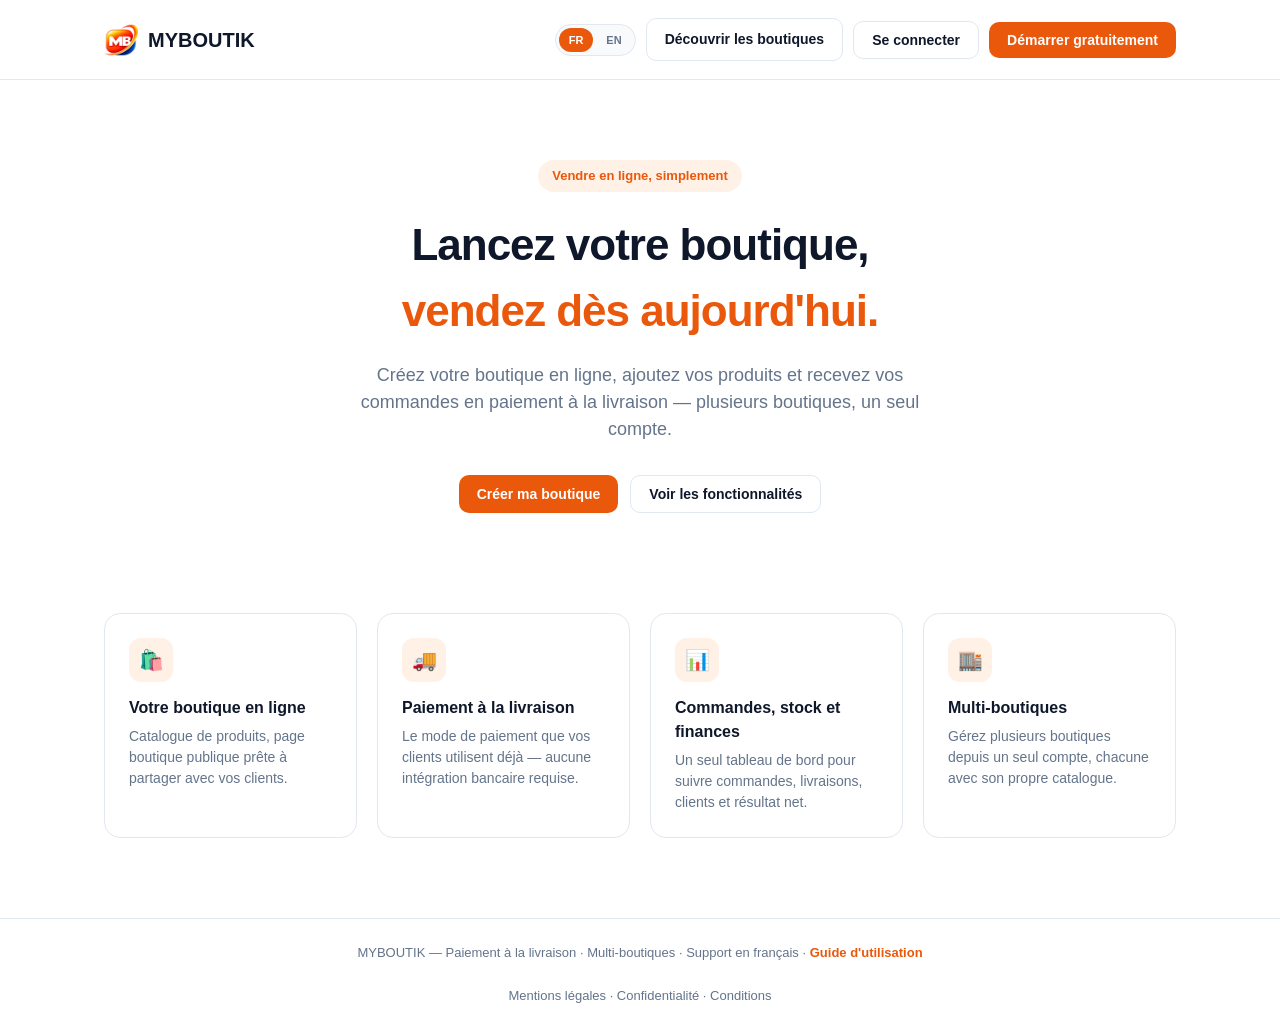
==== commit 0fefce10: "Nouveau logo dans les pages et icone identique pour l'administration Co-Authored-By: Claude Opus 5.5" ====
--- a/dashboard/index.html
+++ b/dashboard/index.html
@@ -232,7 +232,7 @@
   <div id="sidebarBackdrop" onclick="toggleSidebar()"></div>
   <div id="sidebar">
     <div class="side-top">
-      <div class="logo"><div class="mark">MB</div> MYBOUTIK</div>
+      <div class="logo"><img class="mark" src="../logo-mark.png" alt="MYBOUTIK" style="background:none;border-radius:0;box-shadow:none;object-fit:contain"> MYBOUTIK</div>
       <select id="boutiqueSwitch" onchange="switchBoutique(this.value)"></select>
     </div>
     <a class="side-back" href="#/boutiques" onclick="closeSidebar()" id="sideBackAll">← Toutes mes boutiques</a>
@@ -263,6 +263,7 @@
 <div id="toastContainer"></div>
 
 <script src="../config.js"></script>
+<script src="../install.js"></script>
 <script>
 const API_URL = window.MYBOUTIK_API_URL || 'http://localhost:8000';
 // let (pas const) : logoutOtherDevices() remplace ce jeton par un nouveau
@@ -604,6 +605,19 @@
     col_status: 'Statut',
     col_date: 'Date',
     btn_bordereau: '🖨️ Bordereau',
+    onb_title: 'Vos premiers pas', onb_progress: '{done} étape(s) sur {total} terminée(s)', onb_hide: 'Masquer', onb_go: 'Y aller',
+    onb_logo: 'Ajouter le logo de votre boutique', onb_product: 'Ajouter votre premier produit',
+    onb_delivery: 'Vérifier vos frais de livraison et enregistrer', onb_share: 'Partager le lien de votre boutique',
+    onb_first_order: 'Recevoir votre première commande',
+    btn_whatsapp_customer: '💬 WhatsApp', wa_no_phone: "Ce client n'a pas de numéro de téléphone",
+    wa_msg_pending: 'Bonjour {name}, nous avons bien reçu votre commande {ref} chez {shop} ({total}). Nous vous contactons très vite pour la confirmer.',
+    wa_msg_processing: 'Bonjour {name}, votre commande {ref} chez {shop} est confirmée. Nous préparons sa livraison.',
+    wa_msg_shipped: 'Bonjour {name}, votre commande {ref} chez {shop} est en route. Le livreur vous contactera à son arrivée.',
+    wa_msg_shipped_post: 'Bonjour {name}, votre commande {ref} chez {shop} a été expédiée.',
+    wa_msg_delivered: 'Bonjour {name}, votre commande {ref} chez {shop} a été livrée. Merci pour votre confiance !',
+    wa_msg_refused: "Bonjour {name}, votre commande {ref} chez {shop} a été annulée. N'hésitez pas à nous écrire si vous avez une question.",
+    wa_msg_cancelled: "Bonjour {name}, votre commande {ref} chez {shop} a été annulée. N'hésitez pas à nous écrire si vous avez une question.",
+    wa_track_link: 'Suivre ma commande :', wa_review_link: 'Votre avis compte, vous pouvez le laisser ici :',
     btn_resend_digital: '✉️ Renvoyer',
     confirm_resend_digital: 'Renvoyer le contenu numérique (même code) au client pour la commande {ref} ?',
     btn_print_selected: '🖨️ Imprimer les bordereaux sélectionnés',
@@ -1031,7 +1045,7 @@
     checkbox_cod_enabled: 'Paiement à la livraison activé',
     cod_enabled_note: 'Ne concerne que les commandes avec au moins un produit physique — désactiver ceci n\'empêche pas de vendre des produits numériques.',
     checkbox_public_listed: 'Lister ma boutique dans l\'annuaire public MYBOUTIK',
-    public_listed_note: 'Désactivé par défaut. Si activé, votre boutique et vos produits actifs deviennent visibles par tout visiteur de l\'annuaire MYBOUTIK (recherche incluse) — pas seulement les personnes à qui vous partagez votre lien.',
+    public_listed_note: 'Activé à la création de la boutique. Votre boutique et vos produits actifs sont alors visibles par tout visiteur de l\'annuaire MYBOUTIK (recherche incluse) et peuvent apparaître sur Google, pas seulement les personnes à qui vous partagez votre lien. Décochez pour ne plus y apparaître.',
     label_directory_category: 'Catégorie (annuaire)',
     label_directory_city: 'Ville (annuaire)',
     placeholder_directory_city: 'Ex : Abidjan, Cocody…',
@@ -1324,6 +1338,19 @@
     col_status: 'Status',
     col_date: 'Date',
     btn_bordereau: '🖨️ Waybill',
+    onb_title: 'Your first steps', onb_progress: '{done} of {total} steps done', onb_hide: 'Hide', onb_go: 'Go',
+    onb_logo: 'Add your shop logo', onb_product: 'Add your first product',
+    onb_delivery: 'Check your delivery fees and save', onb_share: 'Share your shop link',
+    onb_first_order: 'Receive your first order',
+    btn_whatsapp_customer: '💬 WhatsApp', wa_no_phone: 'This customer has no phone number',
+    wa_msg_pending: 'Hello {name}, we have received your order {ref} at {shop} ({total}). We will contact you very soon to confirm it.',
+    wa_msg_processing: 'Hello {name}, your order {ref} at {shop} is confirmed. We are preparing its delivery.',
+    wa_msg_shipped: 'Hello {name}, your order {ref} at {shop} is on its way. The driver will contact you on arrival.',
+    wa_msg_shipped_post: 'Hello {name}, your order {ref} at {shop} has been shipped.',
+    wa_msg_delivered: 'Hello {name}, your order {ref} at {shop} has been delivered. Thank you for your trust!',
+    wa_msg_refused: 'Hello {name}, your order {ref} at {shop} has been cancelled. Feel free to write to us if you have any question.',
+    wa_msg_cancelled: 'Hello {name}, your order {ref} at {shop} has been cancelled. Feel free to write to us if you have any question.',
+    wa_track_link: 'Track my order:', wa_review_link: 'Your opinion matters, you can leave it here:',
     btn_resend_digital: '✉️ Resend',
     confirm_resend_digital: 'Resend the digital content (same code) to the customer for order {ref}?',
     btn_print_selected: '🖨️ Print selected waybills',
@@ -1751,7 +1778,7 @@
     checkbox_cod_enabled: 'Cash on delivery enabled',
     cod_enabled_note: 'Only applies to orders with at least one physical product — turning this off doesn\'t stop you from selling digital products.',
     checkbox_public_listed: 'List my shop in the public MYBOUTIK directory',
-    public_listed_note: 'Off by default. If enabled, your shop and active products become visible to any visitor of the MYBOUTIK directory (search included) - not just people you share your link with.',
+    public_listed_note: 'On when the shop is created. Your shop and active products are then visible to any visitor of the MYBOUTIK directory (search included) and may appear on Google, not just people you share your link with. Untick to stop appearing there.',
     label_directory_category: 'Category (directory)',
     label_directory_city: 'City (directory)',
     placeholder_directory_city: 'E.g.: Abidjan, Cocody…',
@@ -2373,6 +2400,7 @@
         <h2 class="page-title">${t('home_title_prefix')}<span class="home-boutique-name">${escapeHtml(bt.name)}</span></h2>
         <div class="page-sub" style="margin-bottom:0">${t('home_subtitle')}</div>
       </div>
+      ${onboardingCardHtml(bt, L.onboarding)}
       <div class="kpi-grid">
         <div class="kpi"><div class="lbl">${t('kpi_sales_30d')}</div><div class="val">${fmtMoney(R.ventes_brutes, bt.currency)}</div></div>
         <div class="kpi"><div class="lbl">${t('kpi_orders_30d')}</div><div class="val">${R.commandes||0}</div></div>
@@ -2451,14 +2479,73 @@
 }
 function renderOrdersTable(rows, bt, compact) {
   if (!rows.length) return '<div class="empty"><div class="big">🛍️</div>'+t('no_orders_yet')+'</div>';
+  rows.forEach(o => { ORDERS_BY_ID[o.id] = o; });
   return `<table><thead><tr>${compact?'':'<th><input type="checkbox" id="ordersSelectAll" onchange="toggleAllOrderChecks(this)"></th>'}<th>${t('col_ref')}</th><th>${t('col_client')}</th><th>${t('col_total')}</th><th>${t('col_status')}</th>${compact?'':'<th>'+t('col_date')+'</th><th></th><th></th>'}</tr></thead><tbody>
     ${rows.map(o => `<tr>
       ${compact?'':'<td><input type="checkbox" class="order-check" value="'+o.id+'"></td>'}
       <td>${escapeHtml(o.ref)}${orderTypeBadge(o)}</td><td>${escapeHtml(o.customer_name)}<br><span class="muted">${escapeHtml(o.customer_phone)}</span></td>
       <td>${fmtMoney(o.total, bt.currency)}</td><td>${pill(o.status, orderStatusLabel(o, o.status))}</td>
-      ${compact?'':'<td>'+fmtDate(o.created_at)+'</td><td>'+orderStatusSelect(o)+'</td><td style="white-space:nowrap"><button class="btn btn-ghost btn-sm" onclick="printOrderBordereau(\''+o.id+'\')">'+t('btn_bordereau')+'</button>'+(Number(o.has_digital)===1 && o.status==='delivered' ? ' <button class="btn btn-ghost btn-sm" onclick="resendDigitalDelivery(\''+o.id+'\',\''+escapeHtml(o.ref)+'\')">'+t('btn_resend_digital')+'</button>' : '')+'</td>'}
+      ${compact?'':'<td>'+fmtDate(o.created_at)+'</td><td>'+orderStatusSelect(o)+'</td><td style="white-space:nowrap"><button class="btn btn-ghost btn-sm" onclick="whatsappCustomer(\''+o.id+'\')">'+t('btn_whatsapp_customer')+'</button> <button class="btn btn-ghost btn-sm" onclick="printOrderBordereau(\''+o.id+'\')">'+t('btn_bordereau')+'</button>'+(Number(o.has_digital)===1 && o.status==='delivered' ? ' <button class="btn btn-ghost btn-sm" onclick="resendDigitalDelivery(\''+o.id+'\',\''+escapeHtml(o.ref)+'\')">'+t('btn_resend_digital')+'</button>' : '')+'</td>'}
     </tr>`).join('')}
   </tbody></table>`;
+}
+// Guide de demarrage : etapes cochees d'apres les donnees de la boutique (voir
+// analytics_live() cote serveur). Partage et frais verifies : memorises sur cet appareil.
+function onboardingFlag(name, id) { try { return localStorage.getItem('myboutik_onb_'+name+'_'+id) === '1'; } catch (e) { return false; } }
+function setOnboardingFlag(name, id) { try { localStorage.setItem('myboutik_onb_'+name+'_'+id, '1'); } catch (e) { /* stockage indisponible */ } }
+function hideOnboarding(id) { setOnboardingFlag('hidden', id); route(); }
+function onboardingCardHtml(bt, o) {
+  if (!o || onboardingFlag('hidden', bt.id)) return '';
+  const steps = [
+    [Number(o.has_logo) === 1, t('onb_logo'), 'settings'],
+    [Number(o.produits) > 0, t('onb_product'), 'products'],
+    [Number(o.default_delivery_fee) > 0 || Number(o.default_shipping_fee) > 0 || onboardingFlag('delivery', bt.id), t('onb_delivery'), 'settings'],
+    [onboardingFlag('shared', bt.id), t('onb_share'), 'settings'],
+    [Number(o.commandes) > 0, t('onb_first_order'), 'settings'],
+  ];
+  const done = steps.filter(s => s[0]).length;
+  if (done === steps.length) return '';
+  return `<div class="card" style="border:2px solid var(--blue)">
+    <div style="display:flex;justify-content:space-between;align-items:flex-start;gap:10px">
+      <div><h3 style="margin:0 0 4px">${t('onb_title')}</h3><div class="muted" style="font-size:13px">${tf('onb_progress', {done, total: steps.length})}</div></div>
+      <button class="btn btn-ghost btn-sm" onclick="hideOnboarding('${bt.id}')">${t('onb_hide')}</button>
+    </div>
+    <div style="margin-top:12px">${steps.map((s, i) => `<div style="display:flex;align-items:center;gap:10px;padding:9px 0;border-top:1px solid var(--border)">
+      <span style="font-size:18px;width:24px;text-align:center">${s[0] ? '✅' : (i + 1)}</span>
+      <span style="flex:1;${s[0] ? 'color:var(--gray);text-decoration:line-through' : 'font-weight:600'}">${escapeHtml(s[1])}</span>
+      ${s[0] ? '' : `<button class="btn btn-primary btn-sm" onclick="window.location.hash='#/${encodeURIComponent(bt.slug)}/${s[2]}'">${t('onb_go')}</button>`}
+    </div>`).join('')}</div>
+  </div>`;
+}
+// Message WhatsApp pret a envoyer au client, adapte au statut de la commande.
+// Le vendeur peut le modifier dans WhatsApp avant de l'envoyer.
+const WA_DIAL_CODES = {"Côte d'Ivoire":'225', 'Sénégal':'221', 'Mali':'223', 'Burkina Faso':'226', 'Niger':'227', 'Togo':'228', 'Bénin':'229', 'Guinée':'224', 'Cameroun':'237', 'Gabon':'241', 'Congo':'242', 'République démocratique du Congo':'243', 'Ghana':'233', 'Nigeria':'234', 'Maroc':'212', 'Algérie':'213', 'Tunisie':'216', 'France':'33', 'Belgique':'32', 'Suisse':'41', 'Canada':'1', 'États-Unis':'1'};
+function whatsappNumber(phone, country) {
+  const raw = String(phone || '').trim();
+  const digits = raw.replace(/\D/g, '');
+  if (!digits) return '';
+  if (raw.startsWith('+')) return digits;
+  if (digits.startsWith('00')) return digits.slice(2);
+  const code = WA_DIAL_CODES[country] || '';
+  if (!code) return digits;
+  if (digits.startsWith(code) && digits.length > code.length + 7) return digits;
+  // En Cote d'Ivoire, le 0 fait partie du numero a 10 chiffres ; ailleurs il disparait.
+  return code + (code === '225' ? digits : digits.replace(/^0+/, ''));
+}
+let ORDERS_BY_ID = {};
+function orderWhatsappText(o) {
+  const name = String(o.customer_name || '').trim().split(/\s+/)[0] || '';
+  const track = window.location.origin + window.location.pathname.replace(/dashboard\/.*/, '') + 'store/index.html?b=' + encodeURIComponent(CURRENT.slug) + '&orders=1&ref=' + encodeURIComponent(o.ref);
+  const key = (o.status === 'shipped' && o.delivery_method === 'shipping') ? 'wa_msg_shipped_post' : 'wa_msg_' + o.status;
+  return tf(key, {name, ref: o.ref, shop: CURRENT.name, total: fmtMoney(o.total, CURRENT.currency)})
+    + '\n\n' + t(o.status === 'delivered' ? 'wa_review_link' : 'wa_track_link') + ' ' + track;
+}
+function whatsappCustomer(orderId) {
+  const o = ORDERS_BY_ID[orderId];
+  if (!o) return;
+  const number = whatsappNumber(o.customer_phone, o.customer_country || CURRENT.country);
+  if (!number) { showToast(t('wa_no_phone'), 'error'); return; }
+  window.open('https://wa.me/' + number + '?text=' + encodeURIComponent(orderWhatsappText(o)), '_blank');
 }
 function toggleAllOrderChecks(master) {
   document.querySelectorAll('.order-check').forEach(el => { el.checked = master.checked; });
@@ -4084,7 +4171,7 @@
       <div class="field"><label>${t('label_expires_optional')}</label><input id="promoExpires" type="date"></div>
     </div>
     <div class="field"><label>${t('label_reserve_customers_optional')}</label>
-      <textarea id="promoTargets" rows="3" placeholder="+225 07 00 00 00 00&#10;+225 05 45 93 76 65">${escapeHtml(prefillPhone||'')}</textarea>
+      <textarea id="promoTargets" rows="3" placeholder="+225 07 00 00 00 00&#10;+225 05 00 00 00 00">${escapeHtml(prefillPhone||'')}</textarea>
       <div class="muted" style="font-size:12px;margin-top:4px">${t('promo_targets_hint')}</div>
     </div>
     <div class="modal-actions"><button class="btn btn-ghost" onclick="closeModal()">${t('btn_cancel')}</button><button class="btn btn-primary" onclick="submitPromoForm()">${t('btn_create')}</button></div>`);
@@ -4172,7 +4259,16 @@
 // ============================================================
 // Paramètres
 // ============================================================
+// Le logo n'est pas dans la liste des boutiques (trop lourd) : Parametres charge la
+// boutique complete, sinon un enregistrement effacerait le logo.
 function renderSettings(bt) {
+  document.getElementById('content').innerHTML = `<div class="empty">${t('loading')}</div>`;
+  api('/boutiques?action=get&id='+encodeURIComponent(bt.id)).then(({data}) => {
+    if (!data.success) { document.getElementById('content').innerHTML = '<div class="card">'+escapeHtml(data.message||'')+'</div>'; return; }
+    renderSettingsForm(Object.assign({}, bt, data.data));
+  });
+}
+function renderSettingsForm(bt) {
   document.getElementById('content').innerHTML = `
     <h2 class="page-title">${t('settings_title')}</h2>
     <div class="card">
@@ -4308,6 +4404,7 @@
   }).then(({data}) => {
     if (!data.success) { msgEl.innerHTML = '<div class="msg error">'+data.message+'</div>'; return; }
     msgEl.innerHTML = '<div class="msg success">'+t('saved_word')+'</div>';
+    setOnboardingFlag('delivery', CURRENT.id);
     // CURRENT est un objet a part, pas relu par loadBoutiques() : on le
     // rafraichit pour que devise/pays/frais affiches soient ceux qu'on vient
     // d'enregistrer sans avoir a changer de page.
@@ -4649,6 +4746,7 @@
   btn.textContent = reveal ? '👁️' : '🙈';
 }
 function copyInput(id) {
+  if (id === 'storeLinkInput' || id === 'previewLinkInput') setOnboardingFlag('shared', CURRENT.id);
   const input = document.getElementById(id);
   input.select();
   navigator.clipboard && navigator.clipboard.writeText(input.value);
@@ -4667,6 +4765,7 @@
 // pre-remplir le message avec le lien de la boutique. Instagram n'a pas
 // d'equivalent web, d'ou l'absence de bouton pour ce reseau.
 function shareStoreOn(network) {
+  setOnboardingFlag('shared', CURRENT.id);
   const link = storeLink();
   const text = (LANG === 'en' ? 'Check out ' : 'Découvrez ') + CURRENT.name + (LANG === 'en' ? '!' : ' !');
   const urls = {
@@ -4824,26 +4923,7 @@
 loadAnnouncements();
 setInterval(loadAnnouncements, 300000);
 
-// Installation PWA : Chrome/Edge/Android declenchent beforeinstallprompt
-// quand les criteres (manifest + service worker + https) sont remplis - on
-// garde l'evenement pour le rejouer au clic sur notre propre bouton plutot
-// que de compter sur le mini-infobar natif du navigateur.
-let deferredInstallPrompt = null;
-window.addEventListener('beforeinstallprompt', (e) => {
-  e.preventDefault();
-  deferredInstallPrompt = e;
-  document.getElementById('installBtn').style.display = 'inline-flex';
-});
-function installApp() {
-  if (!deferredInstallPrompt) return;
-  deferredInstallPrompt.prompt();
-  deferredInstallPrompt.userChoice.then((choice) => {
-    if (choice.outcome === 'accepted') showToast(t('installed_toast'), 'info');
-    deferredInstallPrompt = null;
-    document.getElementById('installBtn').style.display = 'none';
-  });
-}
-window.addEventListener('appinstalled', () => { document.getElementById('installBtn').style.display = 'none'; });
+// Bouton "Installer l'appli" : voir install.js.
 if ('serviceWorker' in navigator) {
   window.addEventListener('load', () => { navigator.serviceWorker.register('sw.js').catch(() => {}); });
 }
